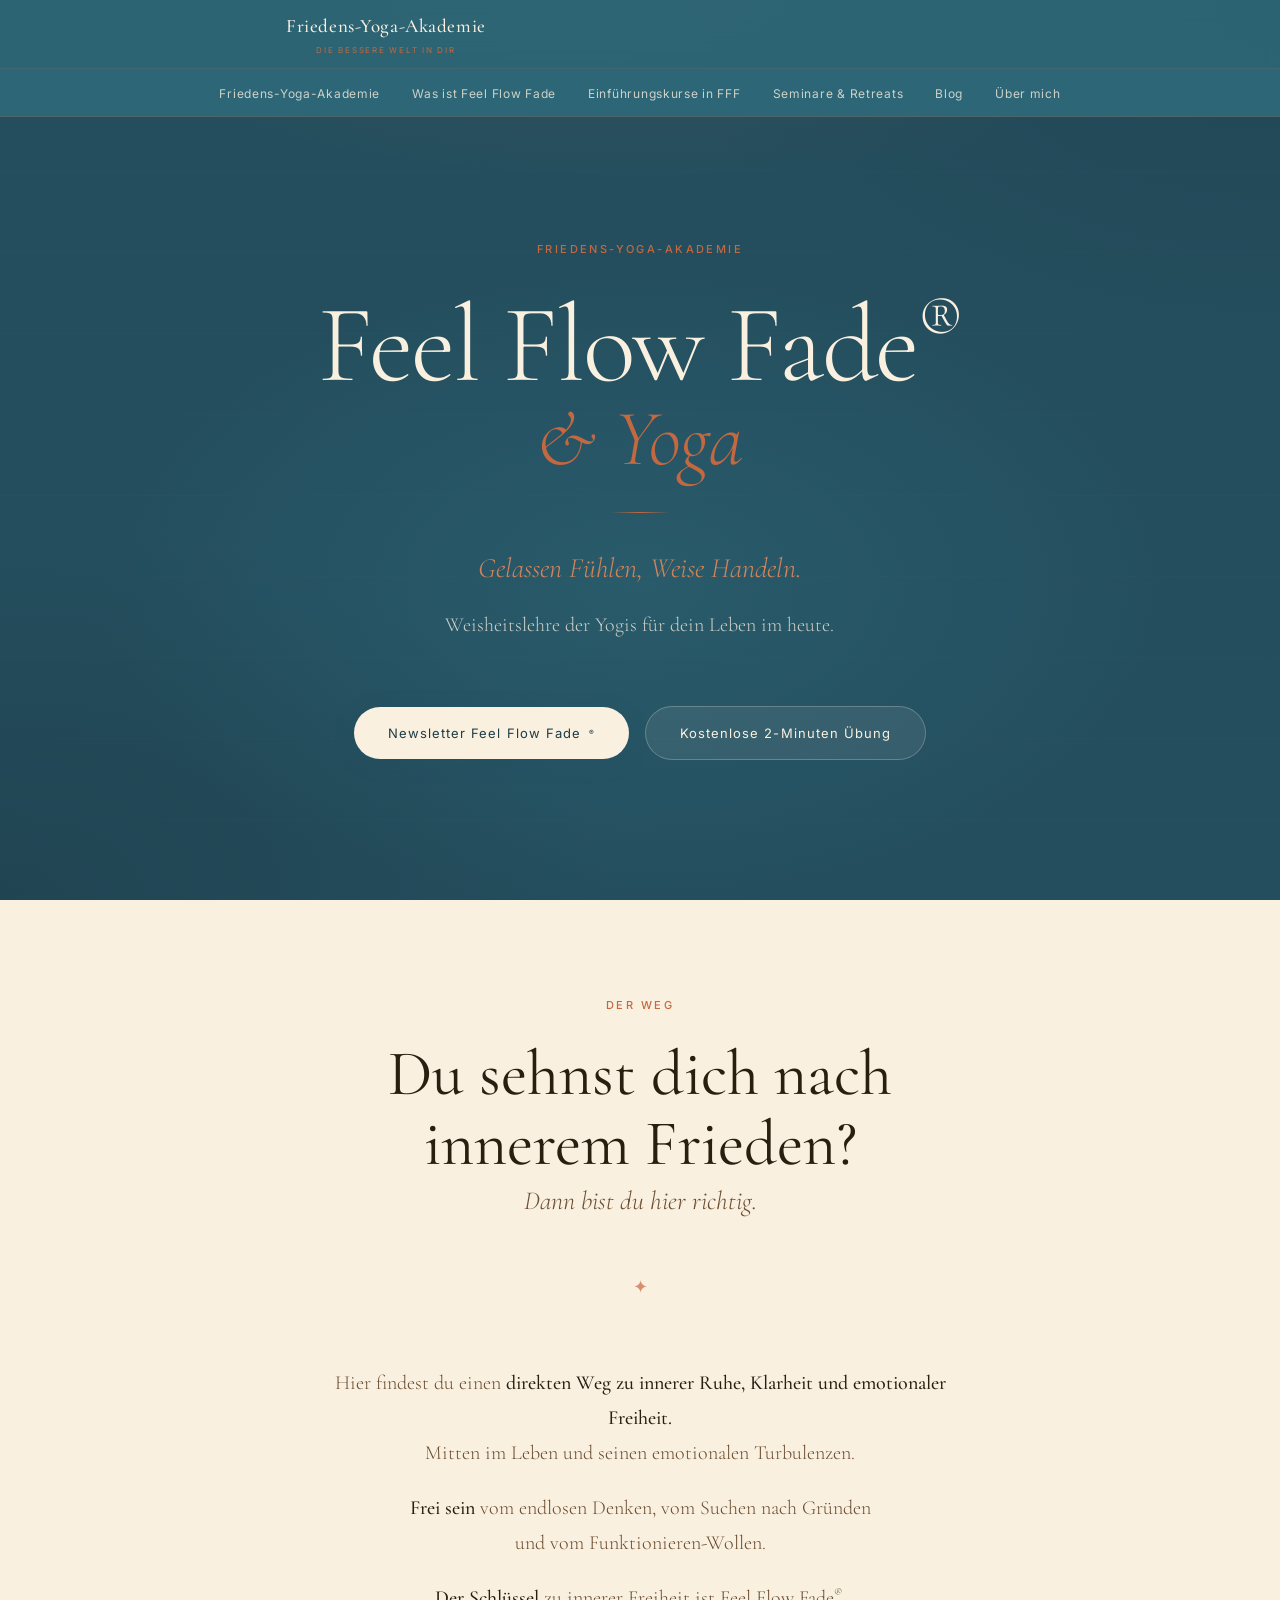
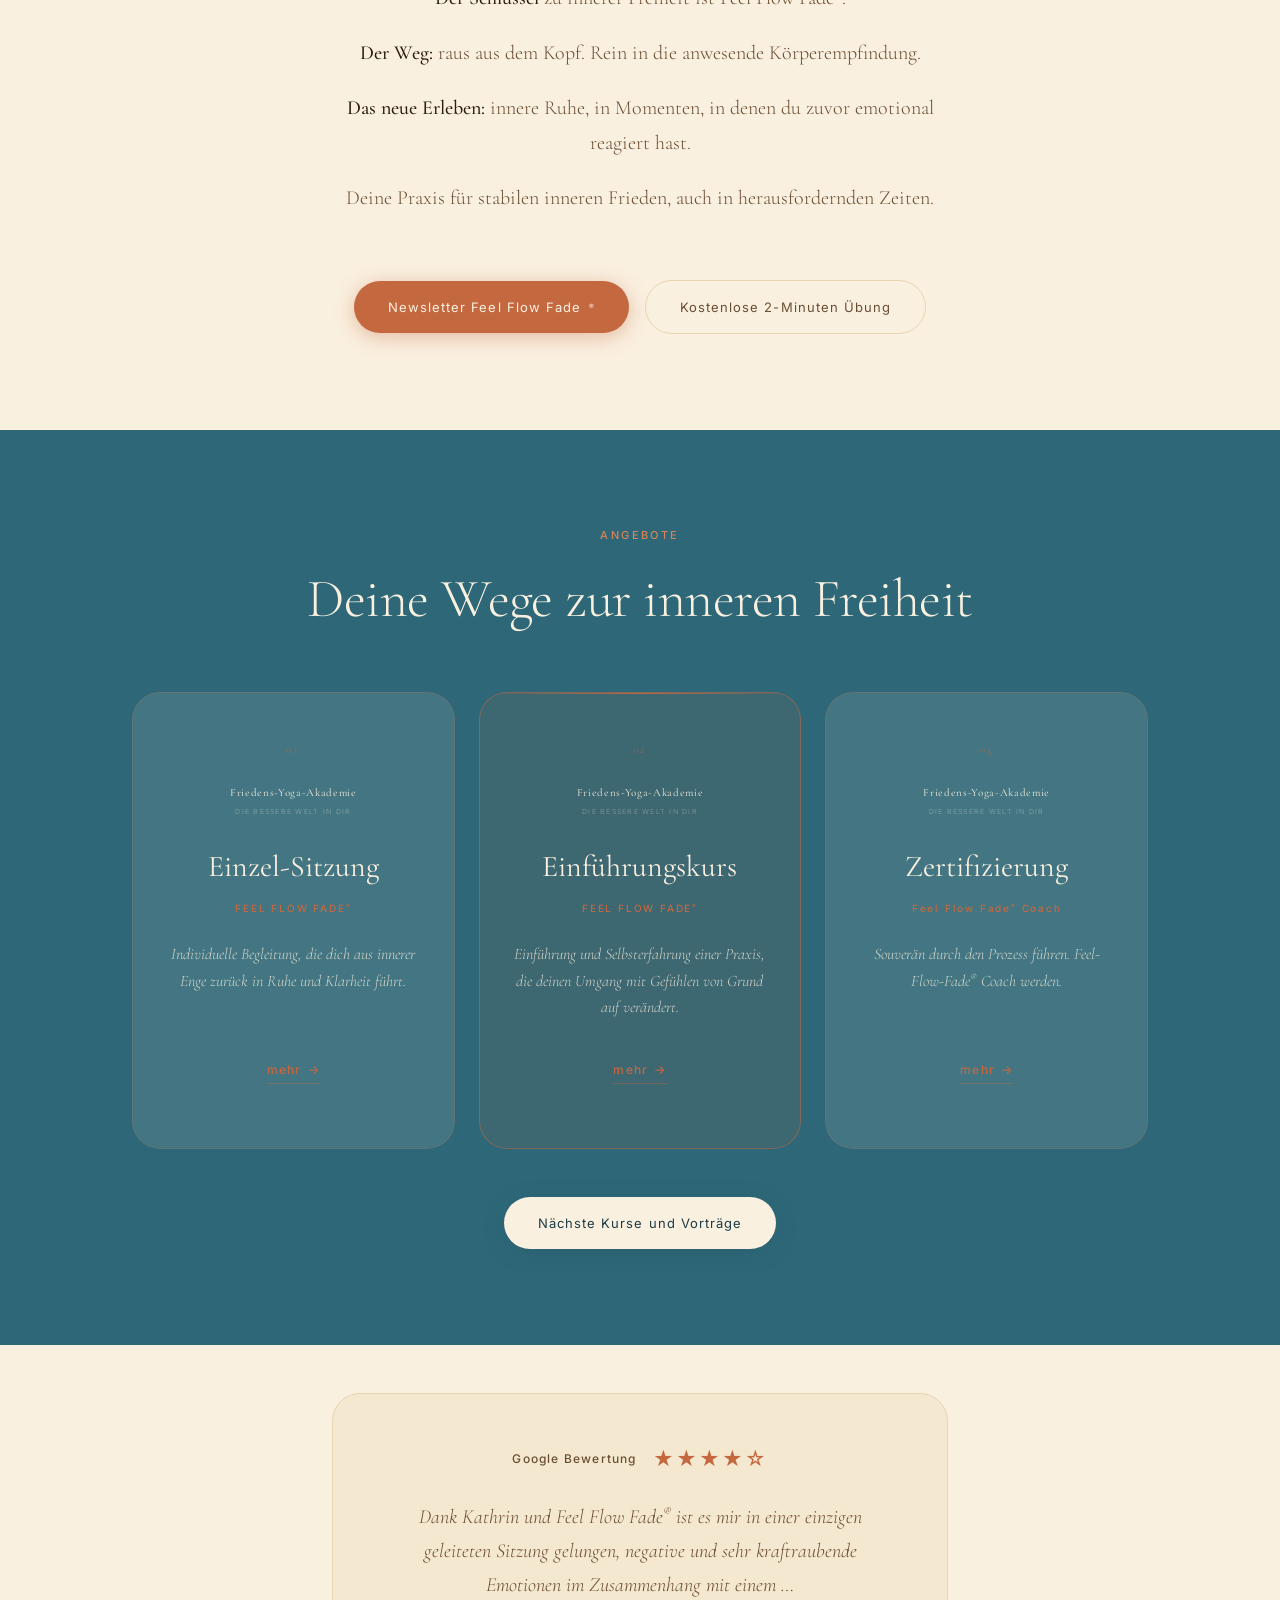
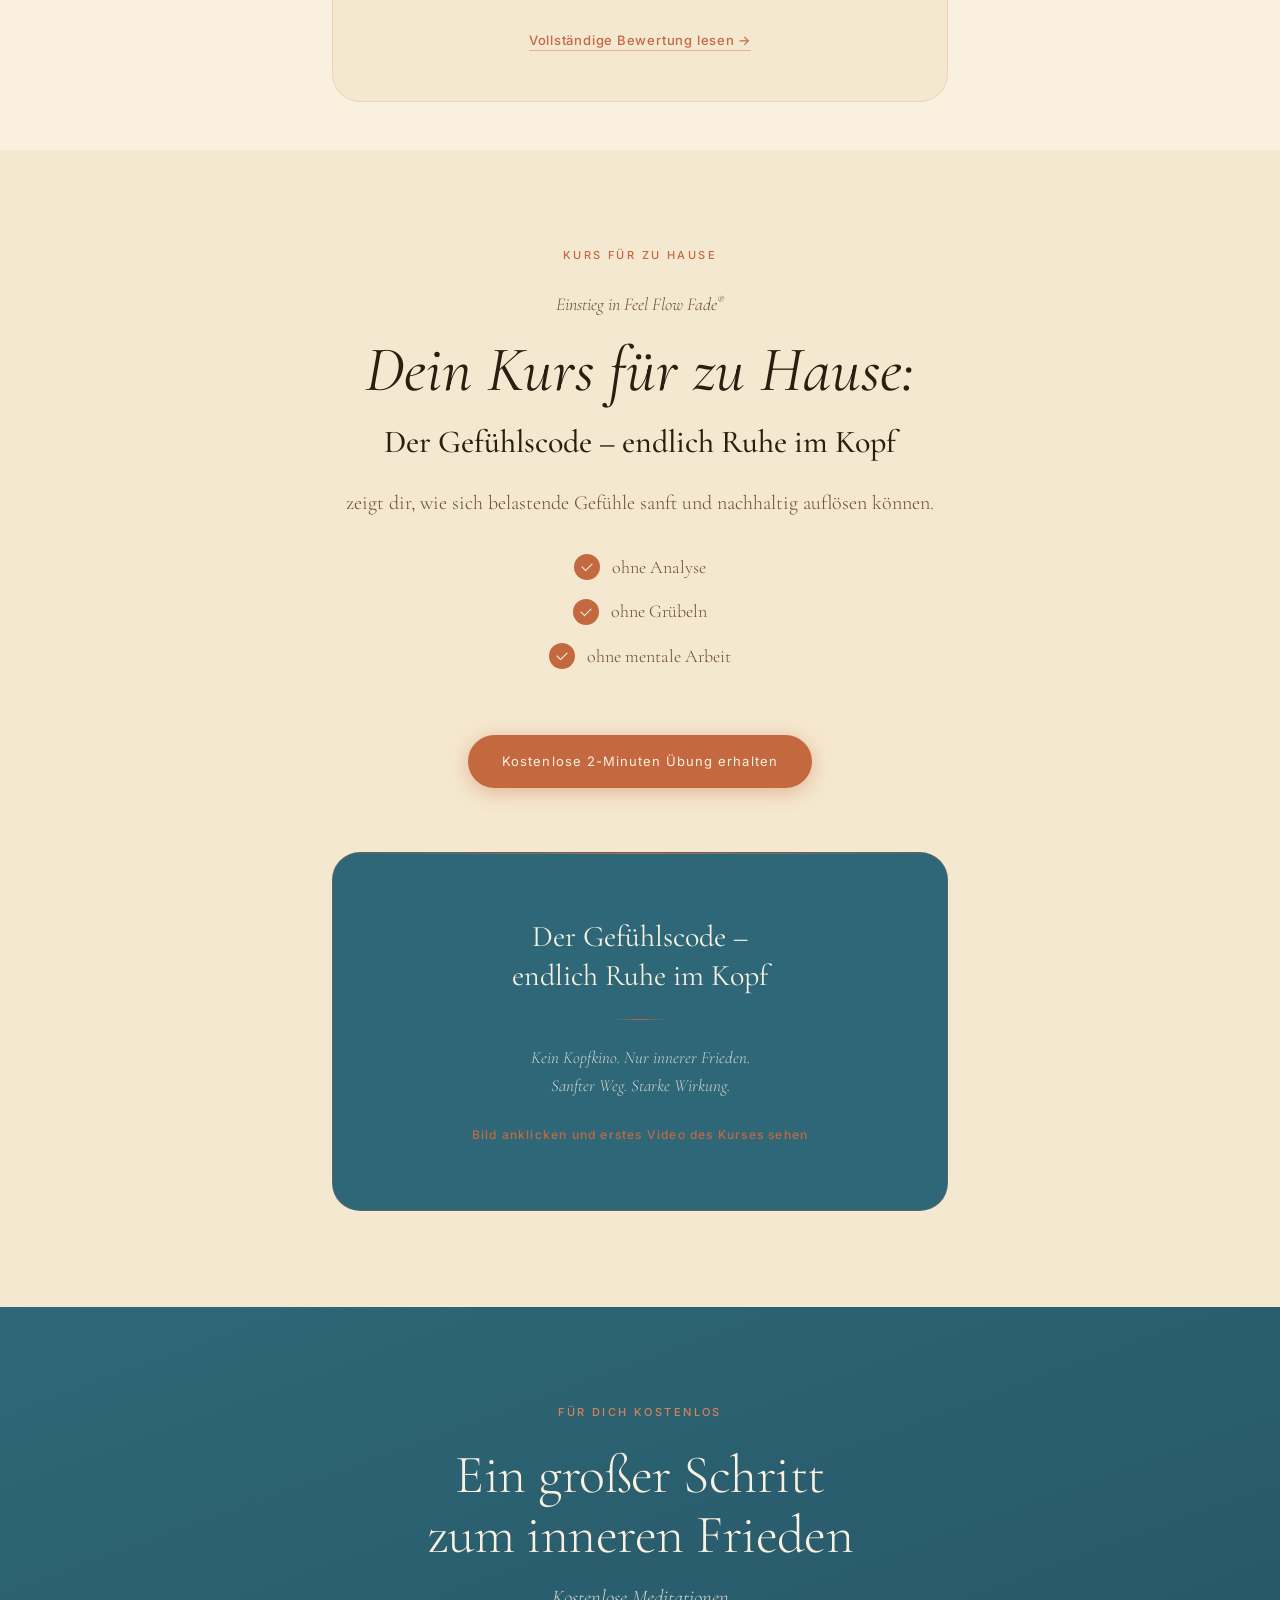
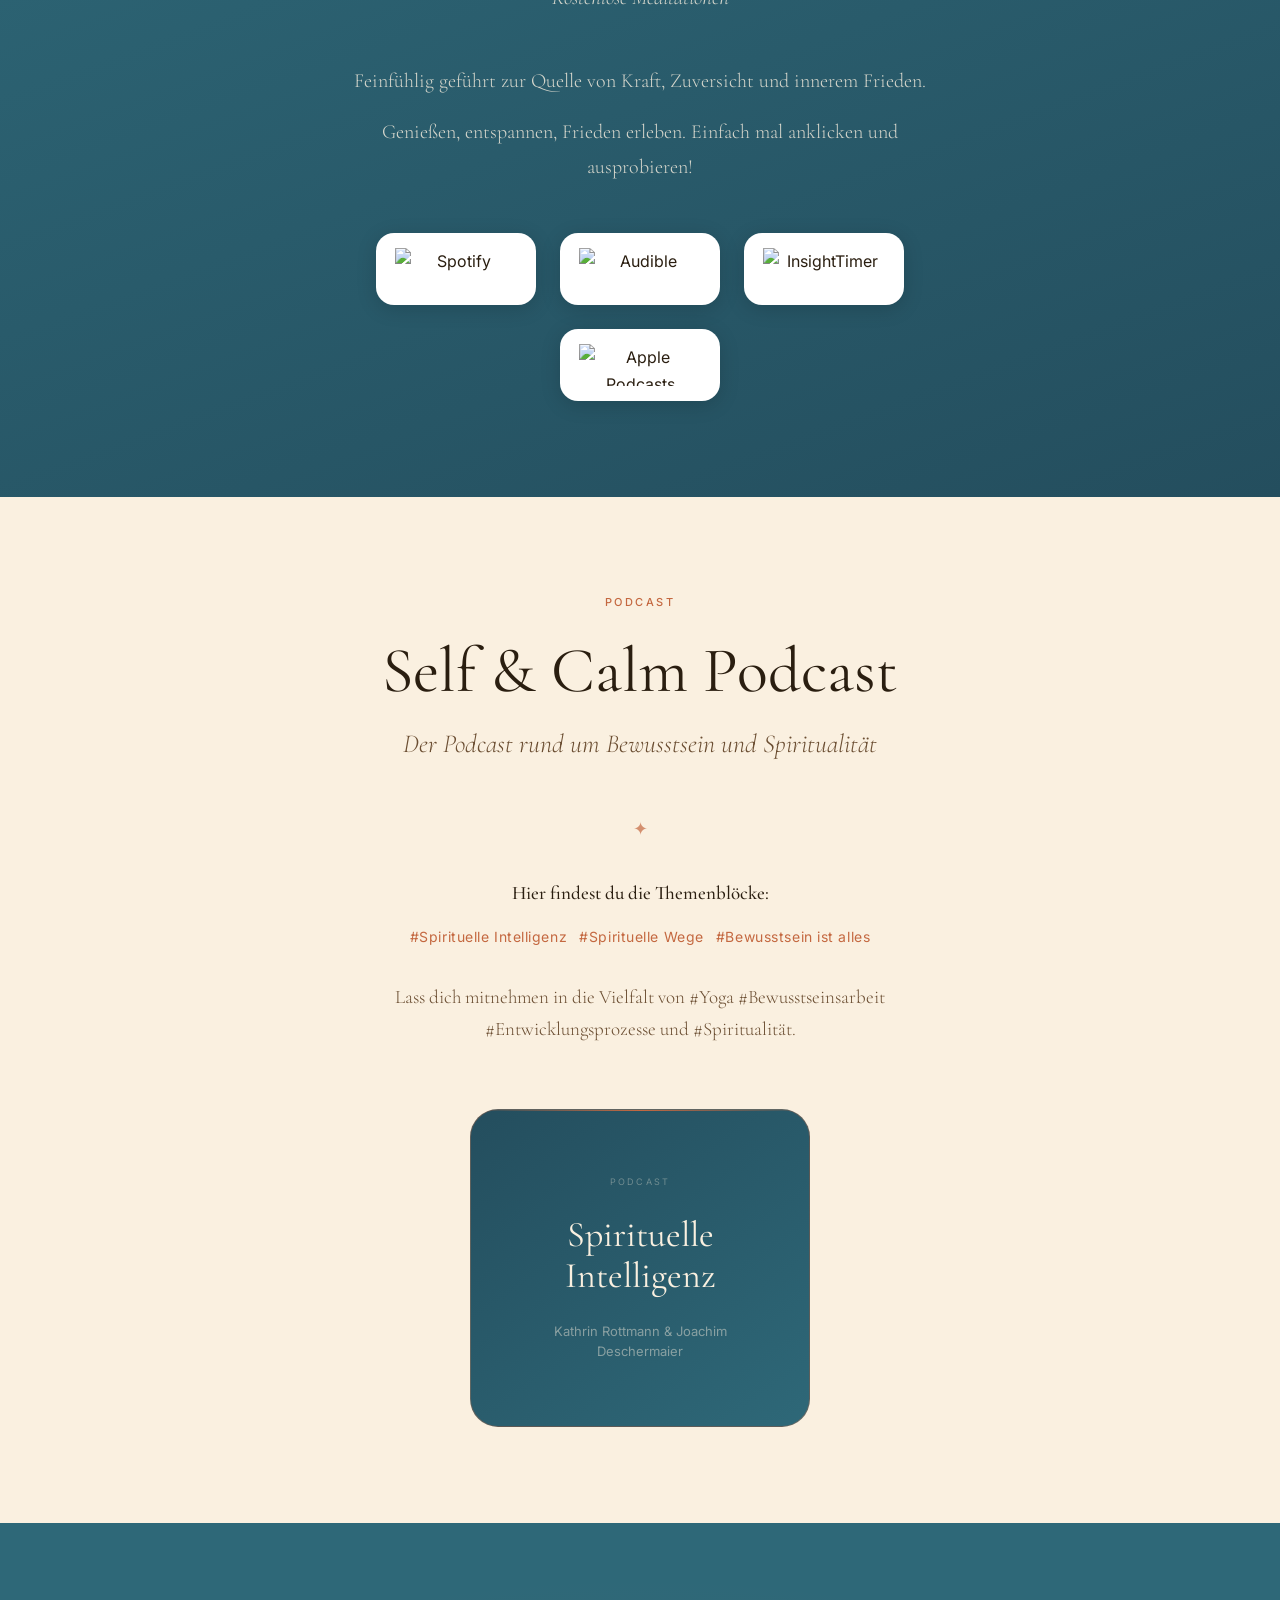
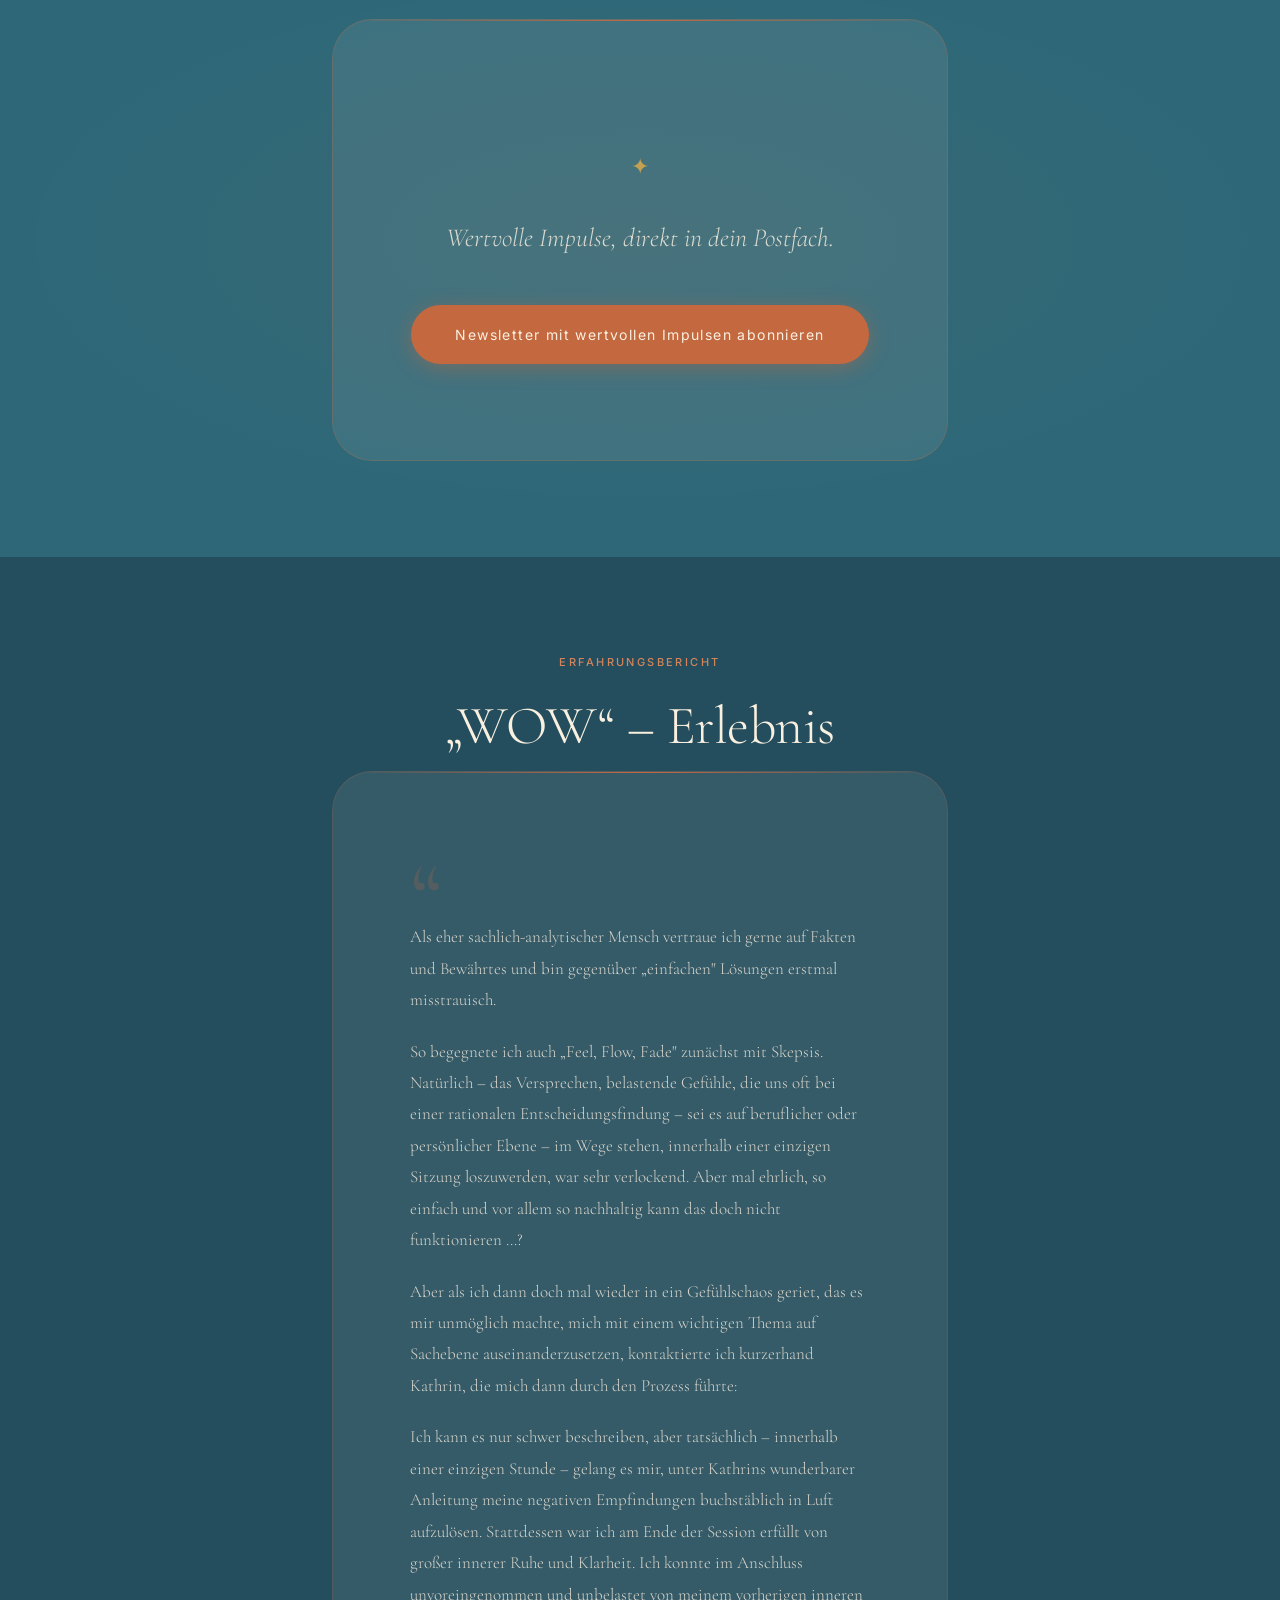
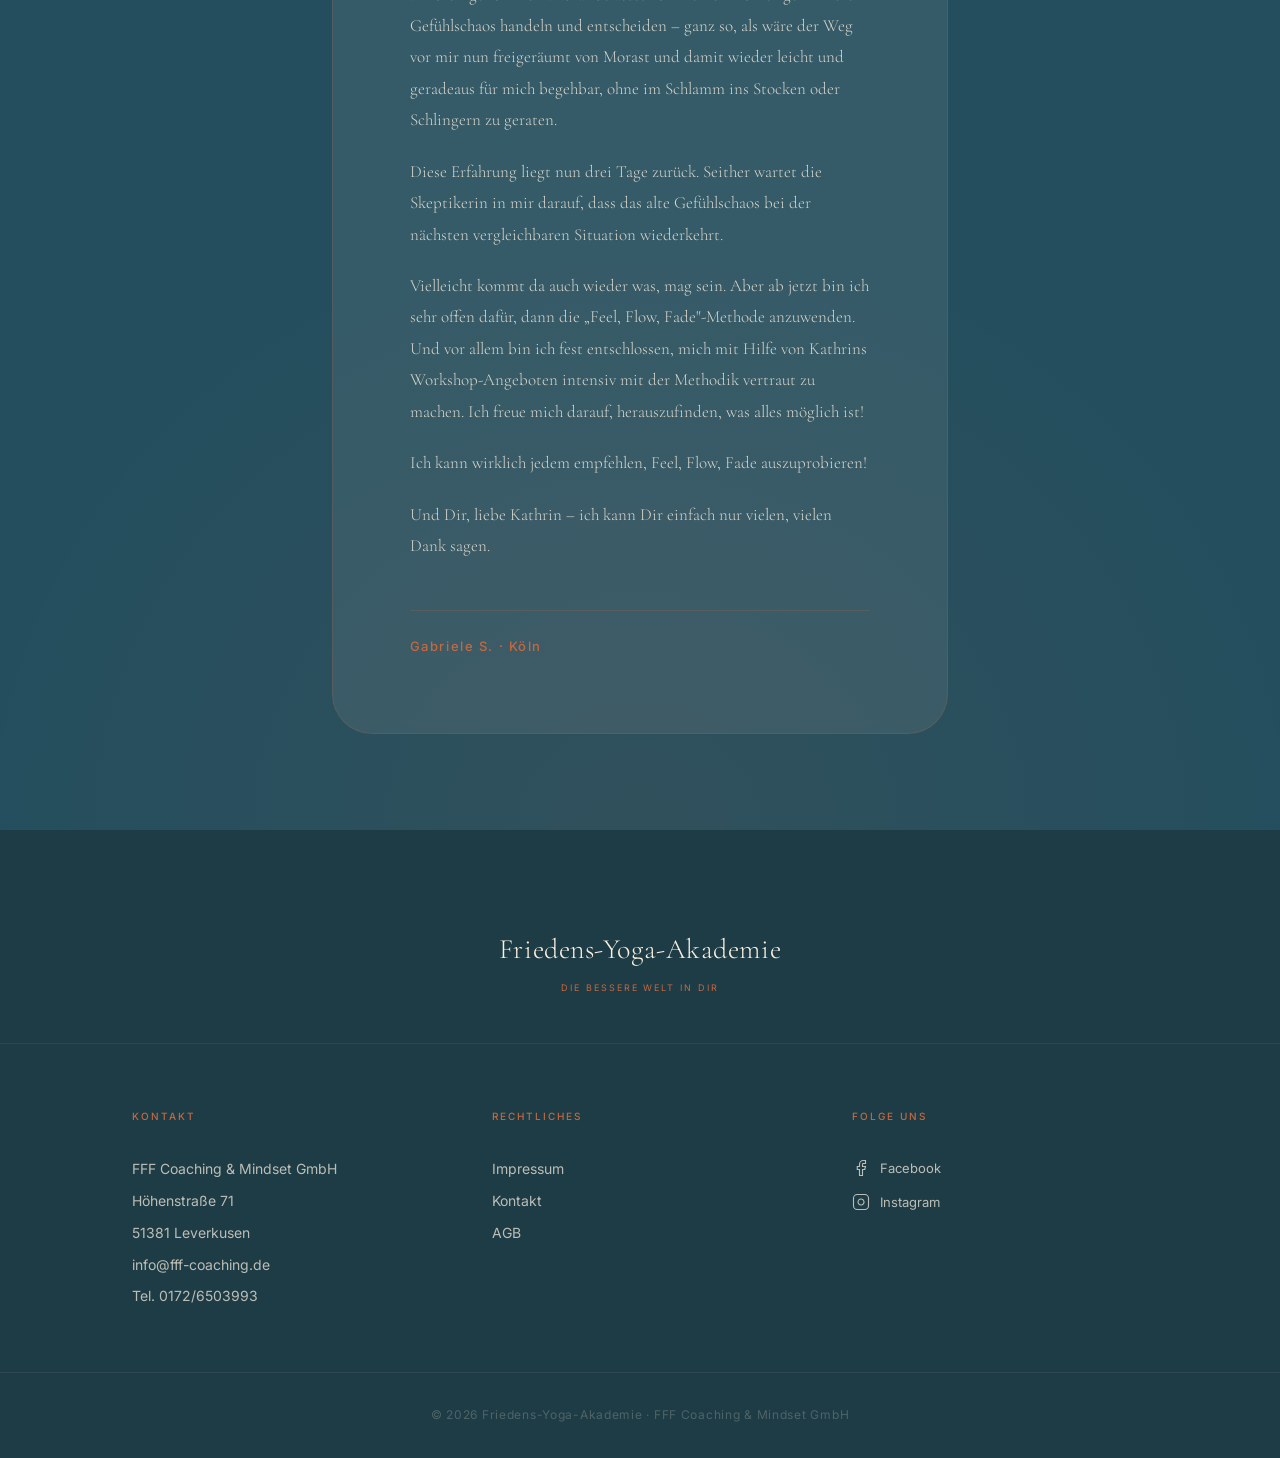
==== index.html @ 0a9315a2 "Website Launch" ====
<!DOCTYPE html>
<html lang="de">
<head>
  <meta charset="UTF-8" />
  <meta name="viewport" content="width=device-width, initial-scale=1.0" />
  <title>Friedens-Yoga-Akademie · Die bessere Welt in dir</title>
  <link rel="preconnect" href="https://fonts.googleapis.com" />
  <link rel="preconnect" href="https://fonts.gstatic.com" crossorigin />
  <link href="https://fonts.googleapis.com/css2?family=Cormorant+Garamond:ital,wght@0,300;0,400;0,500;0,600;1,300;1,400;1,500&family=Inter:wght@300;400;500&display=swap" rel="stylesheet" />
  <link rel="stylesheet" href="style.css" />
</head>
<body>

  <!-- NAVIGATION -->
  <header class="nav-header" id="nav">
    <nav class="nav-inner">
      <button class="nav-burger" aria-label="Menü öffnen" aria-expanded="false">
        <span></span><span></span><span></span>
      </button>
      <div class="nav-logo">
        <span class="nav-logo-name">Friedens-Yoga-Akademie</span>
        <span class="nav-logo-tagline">DIE BESSERE WELT IN DIR</span>
      </div>
      <div class="nav-placeholder"></div>
    </nav>
    <ul class="nav-links" role="list">
      <li><a href="#">Friedens-Yoga-Akademie</a></li>
      <li><a href="was-ist-feel-flow-fade.html">Was ist Feel Flow Fade</a></li>
      <li><a href="#">Einführungskurse in FFF</a></li>
      <li><a href="#">Seminare &amp; Retreats</a></li>
      <li><a href="#">Blog</a></li>
      <li><a href="#">Über mich</a></li>
    </ul>
  </header>

  <main>

    <!-- ── HERO ──────────────────────────────────── -->
    <section class="hero">
      <div class="hero-bg-layer"></div>
      <div class="hero-content reveal-hero">
        <p class="eyebrow">Friedens-Yoga-Akademie</p>
        <h1 class="hero-title">
          Feel Flow Fade<sup>®</sup>
          <span class="hero-amp">&amp; Yoga</span>
        </h1>
        <div class="hero-rule"></div>
        <p class="hero-italic">Gelassen Fühlen, Weise Handeln.</p>
        <p class="hero-body">Weisheitslehre der Yogis für dein Leben im heute.</p>
        <div class="btn-group">
          <a href="kostenlose-uebung.pdf" target="_blank" class="btn btn-light">Newsletter Feel Flow Fade<sup>®</sup></a>
          <a href="kostenlose-uebung.pdf" target="_blank" class="btn btn-ghost">Kostenlose 2-Minuten Übung</a>
        </div>
      </div>
    </section>

    <!-- ── INTRO ─────────────────────────────────── -->
    <section class="intro section-pad">
      <div class="container-text">
        <p class="label-tag">Der Weg</p>
        <h2 class="display-heading">Du sehnst dich nach<br/>innerem Frieden?</h2>
        <p class="display-sub">Dann bist du hier richtig.</p>
        <div class="ornament">✦</div>
        <div class="intro-statements">
          <p>Hier findest du einen <strong>direkten Weg zu innerer Ruhe, Klarheit und emotionaler Freiheit.</strong><br/>Mitten im Leben und seinen emotionalen Turbulenzen.</p>
          <p><strong>Frei sein</strong> vom endlosen Denken, vom Suchen nach Gründen<br/>und vom Funktionieren-Wollen.</p>
          <p><strong>Der Schlüssel</strong> zu innerer Freiheit ist Feel Flow Fade<sup>®</sup>.</p>
          <p><strong>Der Weg:</strong> raus aus dem Kopf. Rein in die anwesende Körperempfindung.</p>
          <p><strong>Das neue Erleben:</strong> innere Ruhe, in Momenten, in denen du zuvor emotional reagiert hast.</p>
          <p>Deine Praxis für stabilen inneren Frieden, auch in herausfordernden Zeiten.</p>
        </div>
        <div class="btn-group btn-group--center">
          <a href="kostenlose-uebung.pdf" target="_blank" class="btn btn-gold">Newsletter Feel Flow Fade<sup>®</sup></a>
          <a href="kostenlose-uebung.pdf" target="_blank" class="btn btn-outline-dark">Kostenlose 2-Minuten Übung</a>
        </div>
      </div>
    </section>

    <!-- ── ANGEBOTE ───────────────────────────────── -->
    <section class="offers section-pad">
      <div class="container">
        <p class="label-tag label-tag--light">Angebote</p>
        <h2 class="section-heading section-heading--light">Deine Wege zur inneren Freiheit</h2>
        <div class="offers-grid">

          <article class="offer-card reveal">
            <div class="offer-number">01</div>
            <div class="offer-logo-block">
              <span>Friedens-Yoga-Akademie</span>
              <span>DIE BESSERE WELT IN DIR</span>
            </div>
            <h3>Einzel-Sitzung</h3>
            <p class="offer-method">FEEL FLOW FADE<sup>®</sup></p>
            <p class="offer-desc">Individuelle Begleitung, die dich aus innerer Enge zurück in Ruhe und Klarheit führt.</p>
            <a href="kostenlose-uebung.pdf" target="_blank" class="offer-cta">mehr <span>→</span></a>
          </article>

          <article class="offer-card offer-card--hero reveal">
            <div class="offer-number">02</div>
            <div class="offer-logo-block">
              <span>Friedens-Yoga-Akademie</span>
              <span>DIE BESSERE WELT IN DIR</span>
            </div>
            <h3>Einführungskurs</h3>
            <p class="offer-method">FEEL FLOW FADE<sup>®</sup></p>
            <p class="offer-desc">Einführung und Selbsterfahrung einer Praxis, die deinen Umgang mit Gefühlen von Grund auf verändert.</p>
            <a href="kostenlose-uebung.pdf" target="_blank" class="offer-cta">mehr <span>→</span></a>
          </article>

          <article class="offer-card reveal">
            <div class="offer-number">03</div>
            <div class="offer-logo-block">
              <span>Friedens-Yoga-Akademie</span>
              <span>DIE BESSERE WELT IN DIR</span>
            </div>
            <h3>Zertifizierung</h3>
            <p class="offer-method">Feel Flow Fade<sup>®</sup> Coach</p>
            <p class="offer-desc">Souverän durch den Prozess führen. Feel-Flow-Fade<sup>®</sup> Coach werden.</p>
            <a href="kostenlose-uebung.pdf" target="_blank" class="offer-cta">mehr <span>→</span></a>
          </article>

        </div>
        <div class="btn-group btn-group--center" style="margin-top:3rem;">
          <a href="kostenlose-uebung.pdf" target="_blank" class="btn btn-light">Nächste Kurse und Vorträge</a>
        </div>
      </div>
    </section>

    <!-- ── GOOGLE BEWERTUNG ───────────────────────── -->
    <section class="review section-pad-sm">
      <div class="container-text">
        <div class="review-inner reveal">
          <div class="review-header">
            <span class="review-source">Google Bewertung</span>
            <div class="review-stars" aria-label="4 von 5 Sternen">★★★★☆</div>
          </div>
          <p class="review-quote">Dank Kathrin und Feel Flow Fade<sup>®</sup> ist es mir in einer einzigen geleiteten Sitzung gelungen, negative und sehr kraftraubende Emotionen im Zusammenhang mit einem …</p>
          <a href="#testimonial" class="text-link">Vollständige Bewertung lesen →</a>
        </div>
      </div>
    </section>

    <!-- ── HEIMKURS ───────────────────────────────── -->
    <section class="home-course section-pad">
      <div class="container-text">
        <p class="label-tag">Kurs für zu Hause</p>
        <p class="home-course-pre">Einstieg in Feel Flow Fade<sup>®</sup></p>
        <h2 class="display-heading display-heading--italic">Dein Kurs für zu Hause:</h2>
        <h3 class="home-course-product">Der Gefühlscode – endlich Ruhe im Kopf</h3>
        <p class="home-course-intro">zeigt dir, wie sich belastende Gefühle sanft und nachhaltig auflösen können.</p>
        <ul class="checks-list">
          <li><span class="check-icon"></span>ohne Analyse</li>
          <li><span class="check-icon"></span>ohne Grübeln</li>
          <li><span class="check-icon"></span>ohne mentale Arbeit</li>
        </ul>
        <div class="btn-group btn-group--center">
          <a href="kostenlose-uebung.pdf" target="_blank" class="btn btn-gold">Kostenlose 2-Minuten Übung erhalten</a>
        </div>

<div class="course-card-visual reveal">
          <p class="ccv-title">Der Gefühlscode –<br/>endlich Ruhe im Kopf</p>
          <div class="ccv-divider"></div>
          <p class="ccv-sub">Kein Kopfkino. Nur innerer Frieden.<br/>Sanfter Weg. Starke Wirkung.</p>
          <p class="ccv-cta">Bild anklicken und erstes Video des Kurses sehen</p>
        </div>
      </div>
    </section>

    <!-- ── MEDITATIONEN ───────────────────────────── -->
    <section class="meditations section-pad">
      <div class="container-text">
        <p class="label-tag label-tag--light">Für dich kostenlos</p>
        <h2 class="section-heading section-heading--light">Ein großer Schritt<br/>zum inneren Frieden</h2>
        <p class="section-sub section-sub--light">Kostenlose Meditationen</p>
        <p class="med-body">Feinfühlig geführt zur Quelle von Kraft, Zuversicht und innerem Frieden.</p>
        <p class="med-body">Genießen, entspannen, Frieden erleben. Einfach mal anklicken und ausprobieren!</p>
        <div class="platform-row">
          <a href="#" target="_blank" class="platform-pill">
            <img src="logos/Spotify_logo_with_text.svg (1).png" alt="Spotify" />
          </a>
          <a href="#" target="_blank" class="platform-pill">
            <img src="logos/Group_15012.png" alt="Audible" />
          </a>
          <a href="#" target="_blank" class="platform-pill">
            <img src="logos/Insight-Timer-1.webp" alt="InsightTimer" />
          </a>
          <a href="#" target="_blank" class="platform-pill">
            <img src="logos/Podcasts_(iOS).svg.png" alt="Apple Podcasts" />
          </a>
        </div>
      </div>
    </section>

    <!-- ── PODCAST ────────────────────────────────── -->
    <section class="podcast section-pad">
      <div class="container-text">
        <p class="label-tag">Podcast</p>
        <h2 class="display-heading">Self &amp; Calm Podcast</h2>
        <p class="display-sub">Der Podcast rund um Bewusstsein und Spiritualität</p>
        <div class="ornament">✦</div>
        <p class="podcast-body"><strong>Hier findest du die Themenblöcke:</strong></p>
        <p class="podcast-tags">#Spirituelle Intelligenz &ensp;#Spirituelle Wege &ensp;#Bewusstsein ist alles</p>
        <p class="podcast-body">Lass dich mitnehmen in die Vielfalt von #Yoga #Bewusstseinsarbeit #Entwicklungsprozesse und #Spiritualität.</p>
        <div class="podcast-cover-card reveal">
          <p class="pcc-label">PODCAST</p>
          <p class="pcc-title">Spirituelle<br/>Intelligenz</p>
          <p class="pcc-hosts">Kathrin Rottmann &amp; Joachim Deschermaier</p>
        </div>
      </div>
    </section>

    <!-- ── NEWSLETTER CTA ─────────────────────────── -->
    <section class="newsletter section-pad">
      <div class="container-text">
        <div class="newsletter-inner reveal">
          <div class="ornament ornament--gold">✦</div>
          <p class="newsletter-copy">Wertvolle Impulse, direkt in dein Postfach.</p>
          <a href="kostenlose-uebung.pdf" target="_blank" class="btn btn-gold btn-large">Newsletter mit wertvollen Impulsen abonnieren</a>
        </div>
      </div>
    </section>

    <!-- ── TESTIMONIAL ────────────────────────────── -->
    <section class="testimonial section-pad" id="testimonial">
      <div class="container-text">
        <p class="label-tag label-tag--light">Erfahrungsbericht</p>
        <h2 class="section-heading section-heading--light">&bdquo;WOW&ldquo; – Erlebnis</h2>
        <div class="testimonial-card reveal">
          <div class="tcard-quote">&ldquo;</div>
          <div class="tcard-body">
            <p>Als eher sachlich-analytischer Mensch vertraue ich gerne auf Fakten und Bewährtes und bin gegenüber „einfachen" Lösungen erstmal misstrauisch.</p>
            <p>So begegnete ich auch „Feel, Flow, Fade" zunächst mit Skepsis. Natürlich – das Versprechen, belastende Gefühle, die uns oft bei einer rationalen Entscheidungsfindung – sei es auf beruflicher oder persönlicher Ebene – im Wege stehen, innerhalb einer einzigen Sitzung loszuwerden, war sehr verlockend. Aber mal ehrlich, so einfach und vor allem so nachhaltig kann das doch nicht funktionieren …?</p>
            <p>Aber als ich dann doch mal wieder in ein Gefühlschaos geriet, das es mir unmöglich machte, mich mit einem wichtigen Thema auf Sachebene auseinanderzusetzen, kontaktierte ich kurzerhand Kathrin, die mich dann durch den Prozess führte:</p>
            <p>Ich kann es nur schwer beschreiben, aber tatsächlich – innerhalb einer einzigen Stunde – gelang es mir, unter Kathrins wunderbarer Anleitung meine negativen Empfindungen buchstäblich in Luft aufzulösen. Stattdessen war ich am Ende der Session erfüllt von großer innerer Ruhe und Klarheit. Ich konnte im Anschluss unvoreingenommen und unbelastet von meinem vorherigen inneren Gefühlschaos handeln und entscheiden – ganz so, als wäre der Weg vor mir nun freigeräumt von Morast und damit wieder leicht und geradeaus für mich begehbar, ohne im Schlamm ins Stocken oder Schlingern zu geraten.</p>
            <p>Diese Erfahrung liegt nun drei Tage zurück. Seither wartet die Skeptikerin in mir darauf, dass das alte Gefühlschaos bei der nächsten vergleichbaren Situation wiederkehrt.</p>
            <p>Vielleicht kommt da auch wieder was, mag sein. Aber ab jetzt bin ich sehr offen dafür, dann die „Feel, Flow, Fade"-Methode anzuwenden. Und vor allem bin ich fest entschlossen, mich mit Hilfe von Kathrins Workshop-Angeboten intensiv mit der Methodik vertraut zu machen. Ich freue mich darauf, herauszufinden, was alles möglich ist!</p>
            <p>Ich kann wirklich jedem empfehlen, Feel, Flow, Fade auszuprobieren!</p>
            <p>Und Dir, liebe Kathrin – ich kann Dir einfach nur vielen, vielen Dank sagen.</p>
          </div>
          <p class="tcard-author">Gabriele S. &middot; Köln</p>
        </div>
      </div>
    </section>

  </main>

  <!-- FOOTER -->
  <footer class="footer">
    <div class="footer-top">
      <p class="footer-brand">Friedens-Yoga-Akademie</p>
      <p class="footer-tagline">DIE BESSERE WELT IN DIR</p>
    </div>
    <div class="footer-body">
      <div class="footer-col">
        <p class="footer-col-label">Kontakt</p>
        <p>FFF Coaching &amp; Mindset GmbH</p>
        <p>Höhenstraße 71</p>
        <p>51381 Leverkusen</p>
        <p><a href="mailto:info@fff-coaching.de">info@fff-coaching.de</a></p>
        <p>Tel. 0172/6503993</p>
      </div>
      <div class="footer-col">
        <p class="footer-col-label">Rechtliches</p>
        <a href="#">Impressum</a>
        <a href="#">Kontakt</a>
        <a href="#">AGB</a>
      </div>
      <div class="footer-col">
        <p class="footer-col-label">Folge uns</p>
        <div class="footer-social">
          <a href="#" aria-label="Facebook" class="social-link">
            <svg width="18" height="18" viewBox="0 0 24 24" fill="none" stroke="currentColor" stroke-width="1.5"><path d="M18 2h-3a5 5 0 0 0-5 5v3H7v4h3v8h4v-8h3l1-4h-4V7a1 1 0 0 1 1-1h3z"/></svg>
            Facebook
          </a>
          <a href="#" aria-label="Instagram" class="social-link">
            <svg width="18" height="18" viewBox="0 0 24 24" fill="none" stroke="currentColor" stroke-width="1.5"><rect x="2" y="2" width="20" height="20" rx="5" ry="5"/><path d="M16 11.37A4 4 0 1 1 12.63 8 4 4 0 0 1 16 11.37z"/><line x1="17.5" y1="6.5" x2="17.51" y2="6.5"/></svg>
            Instagram
          </a>
        </div>
      </div>
    </div>
    <div class="footer-bottom">
      <p>&copy; 2026 Friedens-Yoga-Akademie &middot; FFF Coaching &amp; Mindset GmbH</p>
    </div>
  </footer>

  <script src="main.js"></script>
</body>
</html>
---- style.css ----
/* ═══════════════════════════════════════════════════════════
   FRIEDENS-YOGA-AKADEMIE  ·  Marrakesch-Abend Palette
   Petrol · Terrakotta · Ocker-Creme · Warmer Sand
   ═══════════════════════════════════════════════════════════ */

/* ── Tokens ─────────────────────────────────────────────── */
:root {
  /* Palette — Marrakesch-Abend (aufgehellt) */
  --ink:        #1E3C46;   /* Body-BG: mittleres Petrol statt Schwarz */
  --espresso:   #244E5E;   /* Hero: satteres Petrol */
  --bark:       #2E6878;   /* dunkle Sektionen: helles Mittel-Petrol */
  --bark-mid:   #3A7888;   /* Gradient-Variante */
  --bronze:     #C46840;   /* Akzent: gebrannte Terrakotta */
  --bronze-lt:  #D4845A;   /* helle Terrakotta */
  --ivory:      #FAF0E0;   /* helle Sektionen: warmer Sand */
  --cream:      #F5E8D0;   /* Karten: helles Ocker-Creme */
  --sand:       #E8D5B0;   /* Rahmen/Borders light */
  --gold:       #C4A050;   /* Detailgold / Check-Icons */
  --gold-lt:    #D4B468;

  /* Text */
  --text-dark:  #FAF0E0;
  --text-dim:   rgba(250,240,224,.82);   /* heller, besser lesbar */
  --text-ink:   #2A1E10;
  --text-mid:   #6B4E32;
  --text-light: #9A7A58;

  /* Spacing */
  --s1: 8px;  --s2: 16px;  --s3: 24px;  --s4: 32px;
  --s5: 48px; --s6: 64px;  --s7: 96px;  --s8: 128px;

  /* Radius */
  --r-sm: 10px;  --r-md: 18px;  --r-lg: 28px;  --r-xl: 40px;

  /* Fonts */
  --serif: 'Cormorant Garamond', Georgia, serif;
  --sans:  'Inter', -apple-system, sans-serif;
}

/* ── Reset ──────────────────────────────────────────────── */
*, *::before, *::after { box-sizing: border-box; margin: 0; padding: 0; }
html { scroll-behavior: smooth; -webkit-font-smoothing: antialiased; }
body {
  font-family: var(--sans);
  font-size: 16px;
  line-height: 1.7;
  color: var(--text-ink);
  background: var(--ink);
}
a { color: inherit; text-decoration: none; }
sup { font-size: .55em; vertical-align: super; }
img { display: block; max-width: 100%; }

/* ── Layout ─────────────────────────────────────────────── */
.container      { max-width: 1080px; margin-inline: auto; padding-inline: var(--s4); }
.container-text { max-width: 680px;  margin-inline: auto; padding-inline: var(--s4); text-align: center; }
.section-pad    { padding-block: var(--s7); }
.section-pad-sm { padding-block: var(--s5); }

/* ── Buttons ────────────────────────────────────────────── */
.btn {
  display: inline-flex; align-items: center; justify-content: center;
  gap: 8px; padding: 15px 34px;
  border-radius: 100px; border: none;
  font-family: var(--sans); font-size: 13px;
  font-weight: 400; letter-spacing: .08em; cursor: pointer;
  transition: transform .25s ease, box-shadow .25s ease, background .25s ease;
  white-space: nowrap;
}
.btn:hover { transform: translateY(-2px); }

/* Terrakotta-Button (primär auf dunklen Sektionen) */
.btn-gold {
  background: var(--bronze);
  color: #FAF0E0;
  box-shadow: 0 4px 20px rgba(196,104,64,.4);
}
.btn-gold:hover {
  background: var(--bronze-lt);
  box-shadow: 0 8px 28px rgba(196,104,64,.5);
}

/* Sand-Button (primär auf dunklen Sektionen) */
.btn-light {
  background: var(--ivory);
  color: var(--ink);
  box-shadow: 0 4px 20px rgba(36,78,94,.25);
}
.btn-light:hover { background: #fff; box-shadow: 0 8px 28px rgba(36,78,94,.3); }

/* Ghost-Button (auf Hero / dunkel) */
.btn-ghost {
  background: rgba(250,240,224,.08);
  color: var(--text-dark);
  border: 1px solid rgba(250,240,224,.25);
  backdrop-filter: blur(10px);
}
.btn-ghost:hover { background: rgba(250,240,224,.16); }

/* Outline-Button (auf hellen Sektionen) */
.btn-outline-dark {
  background: transparent;
  color: var(--text-mid);
  border: 1.5px solid var(--sand);
}
.btn-outline-dark:hover { background: var(--cream); border-color: var(--bronze); color: var(--bronze); }

.btn-large { padding: 18px 44px; font-size: 14px; letter-spacing: .1em; }

.btn-group          { display: flex; flex-wrap: wrap; gap: var(--s2); align-items: center; }
.btn-group--center  { justify-content: center; }

/* ── Typography helpers ─────────────────────────────────── */
.eyebrow, .label-tag {
  font-family: var(--sans); font-size: 11px;
  font-weight: 500; letter-spacing: .22em; text-transform: uppercase;
  color: var(--bronze); margin-bottom: var(--s3); display: block;
}
.label-tag--light { color: var(--bronze-lt); }

.display-heading {
  font-family: var(--serif);
  font-size: clamp(36px, 5.5vw, 64px);
  font-weight: 400; line-height: 1.1;
  color: var(--text-ink); margin-bottom: var(--s2);
}
.display-heading--italic { font-style: italic; }

.display-sub {
  font-family: var(--serif);
  font-size: clamp(20px, 2.5vw, 26px);
  font-weight: 300; font-style: italic;
  color: var(--text-mid); margin-bottom: var(--s5);
}

.section-heading {
  font-family: var(--serif);
  font-size: clamp(32px, 4.5vw, 54px);
  font-weight: 300; line-height: 1.1; letter-spacing: -.01em;
  margin-bottom: var(--s2);
}
.section-heading--light { color: var(--text-dark); }

.section-sub {
  font-family: var(--serif);
  font-size: clamp(17px, 2vw, 21px);
  font-weight: 300; font-style: italic;
  margin-bottom: var(--s5);
}
.section-sub--light { color: var(--text-dim); }

.ornament {
  font-size: 18px; color: var(--bronze);
  margin-block: var(--s4); opacity: .7; display: block;
}
.ornament--gold { color: var(--gold); opacity: 1; font-size: 22px; }

/* ── Reveal animations ──────────────────────────────────── */
@keyframes fadeUp {
  from { opacity: 0; transform: translateY(32px); }
  to   { opacity: 1; transform: translateY(0); }
}

.reveal-hero > * {
  opacity: 0; animation: fadeUp .9s ease forwards;
}
.reveal-hero > *:nth-child(1) { animation-delay: .1s; }
.reveal-hero > *:nth-child(2) { animation-delay: .25s; }
.reveal-hero > *:nth-child(3) { animation-delay: .4s; }
.reveal-hero > *:nth-child(4) { animation-delay: .52s; }
.reveal-hero > *:nth-child(5) { animation-delay: .64s; }
.reveal-hero > *:nth-child(6) { animation-delay: .76s; }

.reveal {
  opacity: 0; transform: translateY(30px);
  transition: opacity .75s ease, transform .75s ease;
}
.reveal.visible { opacity: 1; transform: translateY(0); }


/* ═══════════════════════════════════════════════════════════
   NAVIGATION
   ═══════════════════════════════════════════════════════════ */
.nav-header {
  position: fixed; top: 0; left: 0; right: 0; z-index: 200;
  background: rgba(46,104,120,.88);
  backdrop-filter: blur(24px); -webkit-backdrop-filter: blur(24px);
  border-bottom: 1px solid rgba(196,104,64,.22);
  transition: background .3s;
}
.nav-header.scrolled { background: rgba(36,78,94,.97); }

.nav-inner {
  max-width: 1080px; margin-inline: auto;
  padding-inline: var(--s4); height: 68px;
  display: grid; grid-template-columns: 1fr auto 1fr;
  align-items: center;
}

.nav-logo { text-align: center; }
.nav-logo-name {
  font-family: var(--serif); font-size: 19px; font-weight: 500;
  color: var(--text-dark); letter-spacing: .03em; display: block;
}
.nav-logo-tagline {
  font-size: 8px; letter-spacing: .22em;
  color: var(--bronze); display: block; margin-top: 2px;
}
.nav-placeholder { justify-self: end; }

.nav-links {
  list-style: none;
  display: flex; justify-content: center; gap: 32px;
  padding: 10px 0;
  border-top: 1px solid rgba(196,104,64,.15);
  background: rgba(46,104,120,.94);
}
.nav-links a {
  font-size: 12px; font-weight: 400; letter-spacing: .06em;
  color: rgba(250,240,224,.78); transition: color .2s;
}
.nav-links a:hover { color: var(--bronze-lt); }

.nav-burger {
  display: none; flex-direction: column; gap: 5px;
  background: none; border: none; cursor: pointer; padding: 8px;
  justify-self: start;
}
.nav-burger span {
  display: block; width: 22px; height: 1px;
  background: var(--text-dark); transition: all .3s;
}


/* ═══════════════════════════════════════════════════════════
   HERO  (tiefstes Petrol, fast schwarz)
   ═══════════════════════════════════════════════════════════ */
.hero {
  position: relative;
  min-height: 100vh;
  min-height: 100svh; /* iPhone: Safari-Adressleiste berücksichtigen */
  display: flex; align-items: center; justify-content: center;
  background: var(--espresso); overflow: hidden;
  padding-top: 100px;
}

.hero-bg-layer {
  position: absolute; inset: 0; pointer-events: none;
  background:
    radial-gradient(ellipse 65% 55% at 50% 65%, rgba(46,104,120,.5) 0%, transparent 65%),
    radial-gradient(ellipse 90% 40% at 50% 0%,  rgba(196,104,64,.1) 0%, transparent 50%),
    radial-gradient(ellipse 80% 70% at 0% 100%, rgba(30,60,72,.55) 0%, transparent 60%),
    radial-gradient(ellipse 80% 70% at 100% 0%, rgba(30,60,72,.4) 0%, transparent 60%);
}
/* Feine horizontale Linien — marokkanisches Gitter-Motiv */
.hero-bg-layer::after {
  content: '';
  position: absolute; inset: 0;
  background: repeating-linear-gradient(
    0deg, transparent, transparent 80px,
    rgba(196,104,64,.025) 80px, rgba(196,104,64,.025) 81px
  );
}

.hero-content {
  position: relative; z-index: 2; text-align: center;
  max-width: 760px; padding-inline: var(--s4);
}

.hero-content .eyebrow { color: var(--bronze); margin-bottom: var(--s4); }

.hero-title {
  font-family: var(--serif);
  font-size: clamp(52px, 10vw, 110px);
  font-weight: 300; line-height: 1.0; letter-spacing: -.02em;
  color: var(--text-dark); margin-bottom: var(--s3);
}
.hero-amp {
  display: block; font-style: italic; font-weight: 300;
  color: var(--bronze); font-size: .72em; letter-spacing: 0;
}

.hero-rule {
  width: 60px; height: 1px;
  background: linear-gradient(90deg, transparent, var(--bronze), transparent);
  margin: var(--s4) auto;
}

.hero-italic {
  font-family: var(--serif); font-size: clamp(20px, 3vw, 28px);
  font-style: italic; font-weight: 300;
  color: var(--bronze-lt); margin-bottom: var(--s2);
}

.hero-body {
  font-family: var(--serif); font-size: clamp(16px, 2vw, 20px);
  font-weight: 300; color: rgba(250,240,224,.78);
  margin-bottom: var(--s6);
}
.hero-content .btn-group { justify-content: center; }


/* ═══════════════════════════════════════════════════════════
   INTRO  (warmer Sand — hell)
   ═══════════════════════════════════════════════════════════ */
.intro { background: var(--ivory); }
.intro .display-heading { margin-bottom: 0; }

.intro-statements {
  display: flex; flex-direction: column; gap: 20px;
  margin-block: var(--s6);
}
.intro-statements p {
  font-family: var(--serif);
  font-size: clamp(17px, 2vw, 20px);
  font-weight: 300; line-height: 1.75; color: var(--text-mid);
}
.intro-statements strong { color: var(--text-ink); font-weight: 500; }


/* ═══════════════════════════════════════════════════════════
   OFFERS  (Petrol — dunkel)
   ═══════════════════════════════════════════════════════════ */
.offers { background: var(--bark); text-align: center; }

.offers-grid {
  display: grid; grid-template-columns: repeat(3, 1fr);
  gap: var(--s3); margin-top: var(--s6);
}

.offer-card {
  background: rgba(250,240,224,.1);
  border: 1px solid rgba(196,104,64,.22);
  border-radius: var(--r-lg);
  padding: var(--s5) var(--s4) var(--s6);
  display: flex; flex-direction: column; align-items: center;
  gap: var(--s2); text-align: center;
  transition: background .3s, border-color .3s, transform .3s;
  position: relative; overflow: hidden;
}
.offer-card::before {
  content: ''; position: absolute; top: 0; left: 0; right: 0; height: 1px;
  background: linear-gradient(90deg, transparent, var(--bronze), transparent);
  opacity: 0; transition: opacity .3s;
}
.offer-card:hover {
  background: rgba(250,240,224,.09);
  border-color: rgba(196,104,64,.5);
  transform: translateY(-6px);
}
.offer-card:hover::before { opacity: 1; }

.offer-card--hero {
  background: rgba(196,104,64,.1);
  border-color: rgba(196,104,64,.5);
  transform: translateY(-10px);
}
.offer-card--hero::before { opacity: 1; }
.offer-card--hero:hover { transform: translateY(-16px); }

.offer-number {
  font-family: var(--serif); font-size: 11px;
  letter-spacing: .22em; color: var(--bronze); opacity: .6;
  margin-bottom: var(--s1);
}

.offer-logo-block {
  display: flex; flex-direction: column; align-items: center; gap: 3px;
  margin-bottom: var(--s2);
}
.offer-logo-block span:first-child {
  font-family: var(--serif); font-size: 11px;
  font-weight: 500; color: rgba(250,240,224,.82); letter-spacing: .06em;
}
.offer-logo-block span:last-child {
  font-size: 7px; letter-spacing: .18em; color: rgba(250,240,224,.3);
}

.offer-card h3 {
  font-family: var(--serif); font-size: clamp(22px, 2.5vw, 30px);
  font-weight: 400; color: var(--text-dark); line-height: 1.15;
}
.offer-method {
  font-size: 10px; font-weight: 500; letter-spacing: .18em;
  color: var(--bronze); margin-bottom: var(--s1);
}
.offer-desc {
  font-family: var(--serif); font-size: 16px;
  font-weight: 300; font-style: italic;
  color: rgba(250,240,224,.78); line-height: 1.65; flex: 1;
}

.offer-cta {
  margin-top: var(--s3);
  display: inline-flex; align-items: center; gap: 6px;
  font-size: 12px; font-weight: 500; letter-spacing: .1em;
  color: var(--bronze); border-bottom: 1px solid rgba(196,104,64,.4);
  padding-bottom: 2px; transition: gap .2s, color .2s;
}
.offer-cta:hover { gap: 12px; color: var(--bronze-lt); }
.offer-cta span { transition: transform .2s; }
.offer-cta:hover span { transform: translateX(4px); }


/* ═══════════════════════════════════════════════════════════
   REVIEW  (warmer Sand — hell)
   ═══════════════════════════════════════════════════════════ */
.review { background: var(--ivory); }

.review-inner {
  background: var(--cream);
  border: 1px solid var(--sand);
  border-radius: var(--r-lg);
  padding: var(--s5) var(--s6);
  text-align: center;
}
.review-header {
  display: flex; align-items: center; justify-content: center;
  gap: var(--s2); margin-bottom: var(--s3);
}
.review-source {
  font-size: 12px; font-weight: 500; letter-spacing: .1em; color: var(--text-mid);
}
.review-stars { color: #C46840; font-size: 20px; letter-spacing: 2px; }

.review-quote {
  font-family: var(--serif); font-size: clamp(17px, 2vw, 20px);
  font-weight: 300; font-style: italic;
  color: var(--text-mid); line-height: 1.7; margin-bottom: var(--s3);
}
.text-link {
  font-size: 13px; font-weight: 500; color: var(--bronze);
  letter-spacing: .06em; border-bottom: 1px solid rgba(196,104,64,.4);
  padding-bottom: 2px; transition: color .2s;
}
.text-link:hover { color: var(--ink); }


/* ═══════════════════════════════════════════════════════════
   HEIMKURS  (Ocker-Creme — hell)
   ═══════════════════════════════════════════════════════════ */
.home-course { background: var(--cream); }

.home-course-pre {
  font-family: var(--serif); font-size: clamp(15px, 1.8vw, 18px);
  font-weight: 300; font-style: italic;
  color: var(--text-mid); margin-bottom: var(--s2);
}
.home-course-product {
  font-family: var(--serif); font-size: clamp(22px, 3vw, 32px);
  font-weight: 500; color: var(--text-ink);
  line-height: 1.25; margin-bottom: var(--s3);
}
.home-course-intro {
  font-family: var(--serif); font-size: clamp(17px, 2vw, 20px);
  font-weight: 300; color: var(--text-mid); margin-bottom: var(--s4);
}

.checks-list {
  list-style: none;
  display: flex; flex-direction: column; align-items: center;
  gap: 14px; margin-bottom: var(--s6);
}
.checks-list li {
  display: flex; align-items: center; gap: 12px;
  font-family: var(--serif); font-size: 18px;
  font-weight: 300; color: var(--text-mid);
}
.check-icon {
  display: inline-flex; align-items: center; justify-content: center;
  width: 26px; height: 26px; border-radius: 50%;
  background: var(--bronze); flex-shrink: 0; position: relative;
}
.check-icon::after {
  content: '';
  width: 6px; height: 10px;
  border-right: 1.5px solid #FAF0E0;
  border-bottom: 1.5px solid #FAF0E0;
  transform: rotate(45deg) translate(-1px,-1px);
}

/* ── PDF Embed ───────────────────────────────────────────── */
.pdf-embed-wrapper {
  margin-top: var(--s6);
  border-radius: var(--r-lg);
  overflow: hidden;
  border: 1px solid rgba(196,104,64,.3);
  box-shadow: 0 8px 40px rgba(36,78,94,.15);
}

.pdf-embed-label {
  display: flex;
  align-items: center;
  gap: 10px;
  padding: 14px var(--s4);
  background: var(--bark);
  border-bottom: 1px solid rgba(196,104,64,.25);
  font-size: 13px;
  font-weight: 400;
  letter-spacing: .06em;
  color: rgba(250,240,224,.8);
}

.pdf-icon { color: var(--bronze); flex-shrink: 0; display: flex; }

.pdf-embed-label sup { font-size: .5em; }

.pdf-download-link {
  margin-left: auto;
  display: inline-flex;
  align-items: center;
  gap: 6px;
  font-size: 12px;
  font-weight: 500;
  color: var(--bronze);
  letter-spacing: .08em;
  border: 1px solid rgba(196,104,64,.35);
  border-radius: 100px;
  padding: 5px 14px;
  transition: background .2s, border-color .2s;
  flex-shrink: 0;
}
.pdf-download-link:hover {
  background: rgba(196,104,64,.15);
  border-color: rgba(196,104,64,.6);
}

.pdf-embed-frame {
  background: var(--cream);
  aspect-ratio: 210 / 297; /* A4 Portrait */
  max-height: 820px;
}
.pdf-embed-frame iframe {
  width: 100%;
  height: 100%;
  border: none;
  display: block;
}

.course-card-visual {
  margin-top: var(--s6);
  background: var(--bark);
  border-radius: var(--r-lg);
  padding: var(--s6) var(--s5);
  border: 1px solid rgba(196,104,64,.25);
  position: relative; overflow: hidden;
}
.course-card-visual::before {
  content: ''; position: absolute; top: 0; left: 0; right: 0; height: 1px;
  background: linear-gradient(90deg, transparent, var(--bronze), transparent);
}
.ccv-title {
  font-family: var(--serif); font-size: clamp(22px, 3vw, 30px);
  font-weight: 400; color: var(--text-dark); line-height: 1.3; margin-bottom: var(--s3);
}
.ccv-divider {
  width: 50px; height: 1px; margin: var(--s3) auto;
  background: linear-gradient(90deg, transparent, var(--bronze), transparent);
}
.ccv-sub {
  font-family: var(--serif); font-size: 17px;
  font-weight: 300; font-style: italic;
  color: rgba(250,240,224,.78); line-height: 1.7; margin-bottom: var(--s3);
}
.ccv-cta {
  font-size: 12px; font-weight: 500; letter-spacing: .1em; color: var(--bronze);
}


/* ═══════════════════════════════════════════════════════════
   MEDITATIONEN  (Petrol-Gradient — dunkel)
   ═══════════════════════════════════════════════════════════ */
.meditations {
  background: linear-gradient(160deg, var(--bark) 0%, var(--espresso) 100%);
}
.med-body {
  font-family: var(--serif); font-size: clamp(17px, 2vw, 20px);
  font-weight: 300; color: rgba(250,240,224,.82); line-height: 1.75; margin-bottom: var(--s2);
}
.platform-row {
  display: flex; flex-wrap: wrap; justify-content: center;
  align-items: center;
  gap: var(--s3); margin-top: var(--s5);
}
.platform-pill {
  display: flex; align-items: center; justify-content: center;
  background: #fff;
  border-radius: var(--r-md);
  border: 1px solid rgba(255,255,255,.15);
  box-shadow: 0 4px 20px rgba(0,0,0,.15);
  transition: transform .25s, box-shadow .25s;
  width: 160px;
  height: 72px;
  padding: 14px 18px;
  flex-shrink: 0;
}
.platform-pill:hover {
  transform: translateY(-3px);
  box-shadow: 0 8px 28px rgba(0,0,0,.22);
}
.platform-pill img {
  width: 100%;
  height: 100%;
  object-fit: contain;
  display: block;
}


/* ═══════════════════════════════════════════════════════════
   PODCAST  (warmer Sand — hell)
   ═══════════════════════════════════════════════════════════ */
.podcast { background: var(--ivory); }

.podcast-body {
  font-family: var(--serif); font-size: clamp(16px, 1.8vw, 19px);
  font-weight: 300; color: var(--text-mid); line-height: 1.7; margin-bottom: var(--s2);
}
.podcast-body strong { color: var(--text-ink); font-weight: 500; }

.podcast-tags {
  font-size: 14px; color: var(--bronze);
  letter-spacing: .04em; margin-bottom: var(--s4);
}

.podcast-cover-card {
  margin: var(--s6) auto 0; max-width: 340px;
  /* Petrol-Tiefe für das Podcast-Cover */
  background: linear-gradient(145deg, var(--espresso) 0%, var(--bark) 100%);
  border: 1px solid rgba(196,104,64,.35);
  border-radius: var(--r-lg);
  padding: var(--s6) var(--s5);
  position: relative; overflow: hidden;
}
.podcast-cover-card::before {
  content: ''; position: absolute; top: 0; left: 0; right: 0; height: 1px;
  background: linear-gradient(90deg, transparent, var(--bronze), transparent);
}
.pcc-label {
  font-size: 9px; letter-spacing: .25em;
  color: rgba(250,240,224,.35); margin-bottom: var(--s3);
}
.pcc-title {
  font-family: var(--serif); font-size: 36px;
  font-weight: 400; color: var(--ivory);
  line-height: 1.15; margin-bottom: var(--s3);
}
.pcc-hosts {
  font-size: 13px; color: rgba(250,240,224,.45); line-height: 1.6;
}


/* ═══════════════════════════════════════════════════════════
   NEWSLETTER  (Petrol — dunkel)
   ═══════════════════════════════════════════════════════════ */
.newsletter {
  background: var(--bark);
  background-image: radial-gradient(ellipse 70% 60% at 50% 50%, rgba(196,104,64,.07), transparent 70%);
}
.newsletter-inner {
  background: rgba(250,240,224,.08);
  border: 1px solid rgba(196,104,64,.28);
  border-radius: var(--r-xl);
  padding: var(--s7) var(--s6);
  position: relative; overflow: hidden;
}
.newsletter-inner::before {
  content: ''; position: absolute; top: 0; left: 0; right: 0; height: 1px;
  background: linear-gradient(90deg, transparent, var(--bronze), transparent);
}
.newsletter-copy {
  font-family: var(--serif); font-size: clamp(20px, 2.5vw, 26px);
  font-weight: 300; font-style: italic;
  color: rgba(250,240,224,.82); margin-bottom: var(--s5); line-height: 1.5;
}


/* ═══════════════════════════════════════════════════════════
   TESTIMONIAL  (tiefstes Petrol)
   ═══════════════════════════════════════════════════════════ */
.testimonial {
  background: var(--espresso);
  background-image: radial-gradient(ellipse 80% 50% at 50% 100%, rgba(196,104,64,.08), transparent 65%);
}
.testimonial-card {
  background: rgba(250,240,224,.08);
  border: 1px solid rgba(196,104,64,.2);
  border-radius: var(--r-xl);
  padding: clamp(var(--s5), 6vw, var(--s8)) clamp(var(--s4), 6vw, 80px);
  position: relative; overflow: hidden; text-align: left;
}
.testimonial-card::before {
  content: ''; position: absolute; top: 0; left: 0; right: 0; height: 1px;
  background: linear-gradient(90deg, transparent, var(--bronze), transparent);
}
.tcard-quote {
  font-family: var(--serif); font-size: 96px; line-height: 1;
  color: var(--bronze); opacity: .22; margin-bottom: -24px; display: block;
}
.tcard-body {
  display: flex; flex-direction: column; gap: 20px; margin-bottom: var(--s5);
}
.tcard-body p {
  font-family: var(--serif); font-size: clamp(15px, 1.7vw, 17px);
  font-weight: 300; color: rgba(250,240,224,.82); line-height: 1.85;
}
.tcard-author {
  font-size: 13px; font-weight: 500; letter-spacing: .12em; color: var(--bronze);
  border-top: 1px solid rgba(196,104,64,.2); padding-top: var(--s3);
}


/* ═══════════════════════════════════════════════════════════
   FOOTER  (tiefstes Dunkel)
   ═══════════════════════════════════════════════════════════ */
.footer { background: var(--ink); }

.footer-top {
  text-align: center; padding: var(--s7) var(--s4) var(--s5);
  border-bottom: 1px solid rgba(196,104,64,.15);
}
.footer-brand {
  font-family: var(--serif); font-size: 28px; font-weight: 300;
  color: var(--text-dark); letter-spacing: .02em; margin-bottom: 6px;
}
.footer-tagline { font-size: 9px; letter-spacing: .22em; color: var(--bronze); }

.footer-body {
  max-width: 1080px; margin-inline: auto;
  padding: var(--s6) var(--s4);
  display: grid; grid-template-columns: repeat(3, 1fr); gap: var(--s6);
}
.footer-col-label {
  font-size: 10px; font-weight: 500; letter-spacing: .2em;
  color: var(--bronze); text-transform: uppercase; margin-bottom: var(--s3);
}
.footer-col {
  display: flex; flex-direction: column; gap: 8px;
  font-size: 14px; color: rgba(250,240,224,.72); line-height: 1.7;
}
.footer-col a:hover { color: var(--bronze-lt); }

.footer-social { display: flex; flex-direction: column; gap: 12px; }
.social-link {
  display: flex; align-items: center; gap: 10px;
  font-size: 13px; color: rgba(250,240,224,.72); transition: color .2s;
}
.social-link:hover { color: var(--bronze-lt); }

.footer-bottom {
  border-top: 1px solid rgba(250,240,224,.07); padding: var(--s4); text-align: center;
}
.footer-bottom p {
  font-size: 12px; color: rgba(250,240,224,.22); letter-spacing: .06em;
}


/* ═══════════════════════════════════════════════════════════
   RESPONSIVE
   ═══════════════════════════════════════════════════════════ */

/* ── Großes Desktop (MacBook 14"/16", 1400px+) ─────────── */
@media (min-width: 1400px) {
  .container      { max-width: 1240px; }
  .container-text { max-width: 760px; }

  .hero-title { font-size: 120px; }
  .hero-content { max-width: 860px; }

  .offers-grid { gap: var(--s4); }
  .offer-card  { padding: var(--s6) var(--s5) var(--s7); }

  .section-pad  { padding-block: 112px; }
}

/* ── Tablet / kleines Desktop (860px–1080px) ───────────── */
@media (max-width: 1080px) {
  .nav-links { gap: 22px; }
  .nav-links a { font-size: 11.5px; }
}

@media (max-width: 860px) {
  /* Navigation */
  .nav-links { gap: 16px; }
  .nav-links a { font-size: 11px; }

  /* Hero */
  .hero { min-height: 90vh; }
  .hero-content { max-width: 620px; }

  /* Angebote */
  .offers-grid {
    grid-template-columns: 1fr;
    max-width: 480px; margin-inline: auto;
  }
  .offer-card--hero { transform: none; }
  .offer-card--hero:hover { transform: translateY(-6px); }

  /* Heimkurs */
  .home-course-product { font-size: 26px; }

  /* Meditationen */
  .platform-row { gap: var(--s2); }
  .platform-pill { width: 140px; height: 64px; padding: 12px 14px; }

  /* Footer */
  .footer-body { grid-template-columns: 1fr 1fr; gap: var(--s4); }
  .footer-col:first-child { grid-column: 1 / -1; }
}

/* ── Tablet / großes Handy (600px–860px) ───────────────── */
@media (max-width: 768px) {
  /* Abstände reduzieren */
  .section-pad    { padding-block: var(--s6); }
  .section-pad-sm { padding-block: var(--s4); }

  /* Container etwas enger */
  .container      { padding-inline: var(--s3); }
  .container-text { padding-inline: var(--s3); }

  /* Testimonial */
  .testimonial-card {
    padding: var(--s5) var(--s4);
  }

  /* Newsletter */
  .newsletter-inner { padding: var(--s6) var(--s4); }

  /* Platform Logos 2×2 */
  .platform-row   { flex-wrap: wrap; gap: var(--s2); }
  .platform-pill  { width: 140px; height: 60px; }
}

/* ── Mobil (bis 600px) — Hamburger ─────────────────────── */
@media (max-width: 600px) {
  /* Navigation */
  .nav-links {
    display: none; flex-direction: column; gap: 0;
    position: fixed; inset: 0; top: 68px;
    background: rgba(36,78,94,.98);
    padding: var(--s5) var(--s4); overflow-y: auto;
    z-index: 199;
  }
  .nav-links.open { display: flex; }
  .nav-links li   { border-bottom: 1px solid rgba(196,104,64,.12); }
  .nav-links a    { display: block; padding: var(--s3) 0; font-size: 20px; color: var(--text-dark); }
  .nav-burger     { display: flex; }
  .nav-placeholder{ display: none; }

  /* Hero */
  .hero           { min-height: 100svh; padding-top: 80px; padding-bottom: var(--s6); }
  .hero-content   { padding-inline: var(--s3); }
  .hero-title     { font-size: clamp(42px, 11vw, 64px); }
  .hero-body      { margin-bottom: var(--s5); }

  /* Abstände */
  .section-pad    { padding-block: var(--s6); }
  .section-pad-sm { padding-block: var(--s4); }
  .container      { padding-inline: var(--s3); }
  .container-text { padding-inline: var(--s3); }

  /* Buttons */
  .btn-group      { flex-direction: column; align-items: stretch; }
  .btn            { width: 100%; justify-content: center; padding: 16px var(--s3); }

  /* Intro */
  .intro-statements { gap: 16px; }
  .intro-statements p { font-size: 17px; }

  /* Angebote */
  .offers-grid    { max-width: 100%; }
  .offer-card     { padding: var(--s4) var(--s3) var(--s5); }

  /* Review */
  .review-inner   { padding: var(--s4) var(--s3); }

  /* Heimkurs */
  .home-course-product { font-size: 22px; }
  .checks-list li { font-size: 16px; }
  .course-card-visual { padding: var(--s4) var(--s3); }

  /* Meditationen */
  .platform-row   { flex-wrap: wrap; justify-content: center; gap: var(--s2); }
  .platform-pill  { width: calc(50% - 12px); height: 56px; padding: 10px 12px; }

  /* Podcast */
  .podcast-cover-card { max-width: 100%; }
  .pcc-title      { font-size: 28px; }

  /* Newsletter */
  .newsletter-inner { padding: var(--s5) var(--s3); border-radius: var(--r-lg); }

  /* Testimonial */
  .testimonial-card { padding: var(--s4) var(--s3); border-radius: var(--r-lg); }
  .tcard-quote    { font-size: 64px; }
  .tcard-body p   { font-size: 15px; }

  /* Footer */
  .footer-top     { padding: var(--s6) var(--s3) var(--s4); }
  .footer-body    { grid-template-columns: 1fr; gap: var(--s4); padding: var(--s4) var(--s3); }
  .footer-col:first-child { grid-column: auto; }
  .footer-bottom  { padding: var(--s3); }
}

/* ── iPhone (bis 430px) ────────────────────────────────── */
@media (max-width: 430px) {
  /* Nav Logo etwas kleiner */
  .nav-logo-name  { font-size: 16px; }

  /* Hero */
  .hero-title     { font-size: clamp(38px, 10.5vw, 52px); letter-spacing: -.01em; }
  .hero-italic    { font-size: 19px; }
  .hero-body      { font-size: 15px; }
  .hero-rule      { margin-block: var(--s3); }

  /* Headings */
  .display-heading { font-size: clamp(28px, 8vw, 38px); }
  .display-sub    { font-size: 17px; }
  .section-heading{ font-size: clamp(24px, 7vw, 34px); }

  /* Intro card */
  .intro-card     { padding: var(--s3); border-radius: var(--r-md); }

  /* Angebote */
  .offer-card h3  { font-size: 22px; }
  .offer-card     { border-radius: var(--r-md); }

  /* Platform Logos — 2 pro Zeile */
  .platform-pill  { width: calc(50% - 8px); height: 52px; }

  /* Testimonial */
  .testimonial-card { border-radius: var(--r-md); }

  /* Newsletter */
  .newsletter-inner { border-radius: var(--r-md); }

  /* Buttons */
  .btn            { font-size: 13px; padding: 15px var(--s3); }
}

/* ── Kleines iPhone (bis 375px) ────────────────────────── */
@media (max-width: 375px) {
  .hero-title     { font-size: 36px; }
  .display-heading{ font-size: 26px; }
  .section-heading{ font-size: 24px; }
  .container      { padding-inline: var(--s2); }
  .container-text { padding-inline: var(--s2); }
}

@media (prefers-reduced-motion: reduce) {
  .reveal, .reveal-hero > * { animation: none; opacity: 1; transform: none; transition: none; }
}
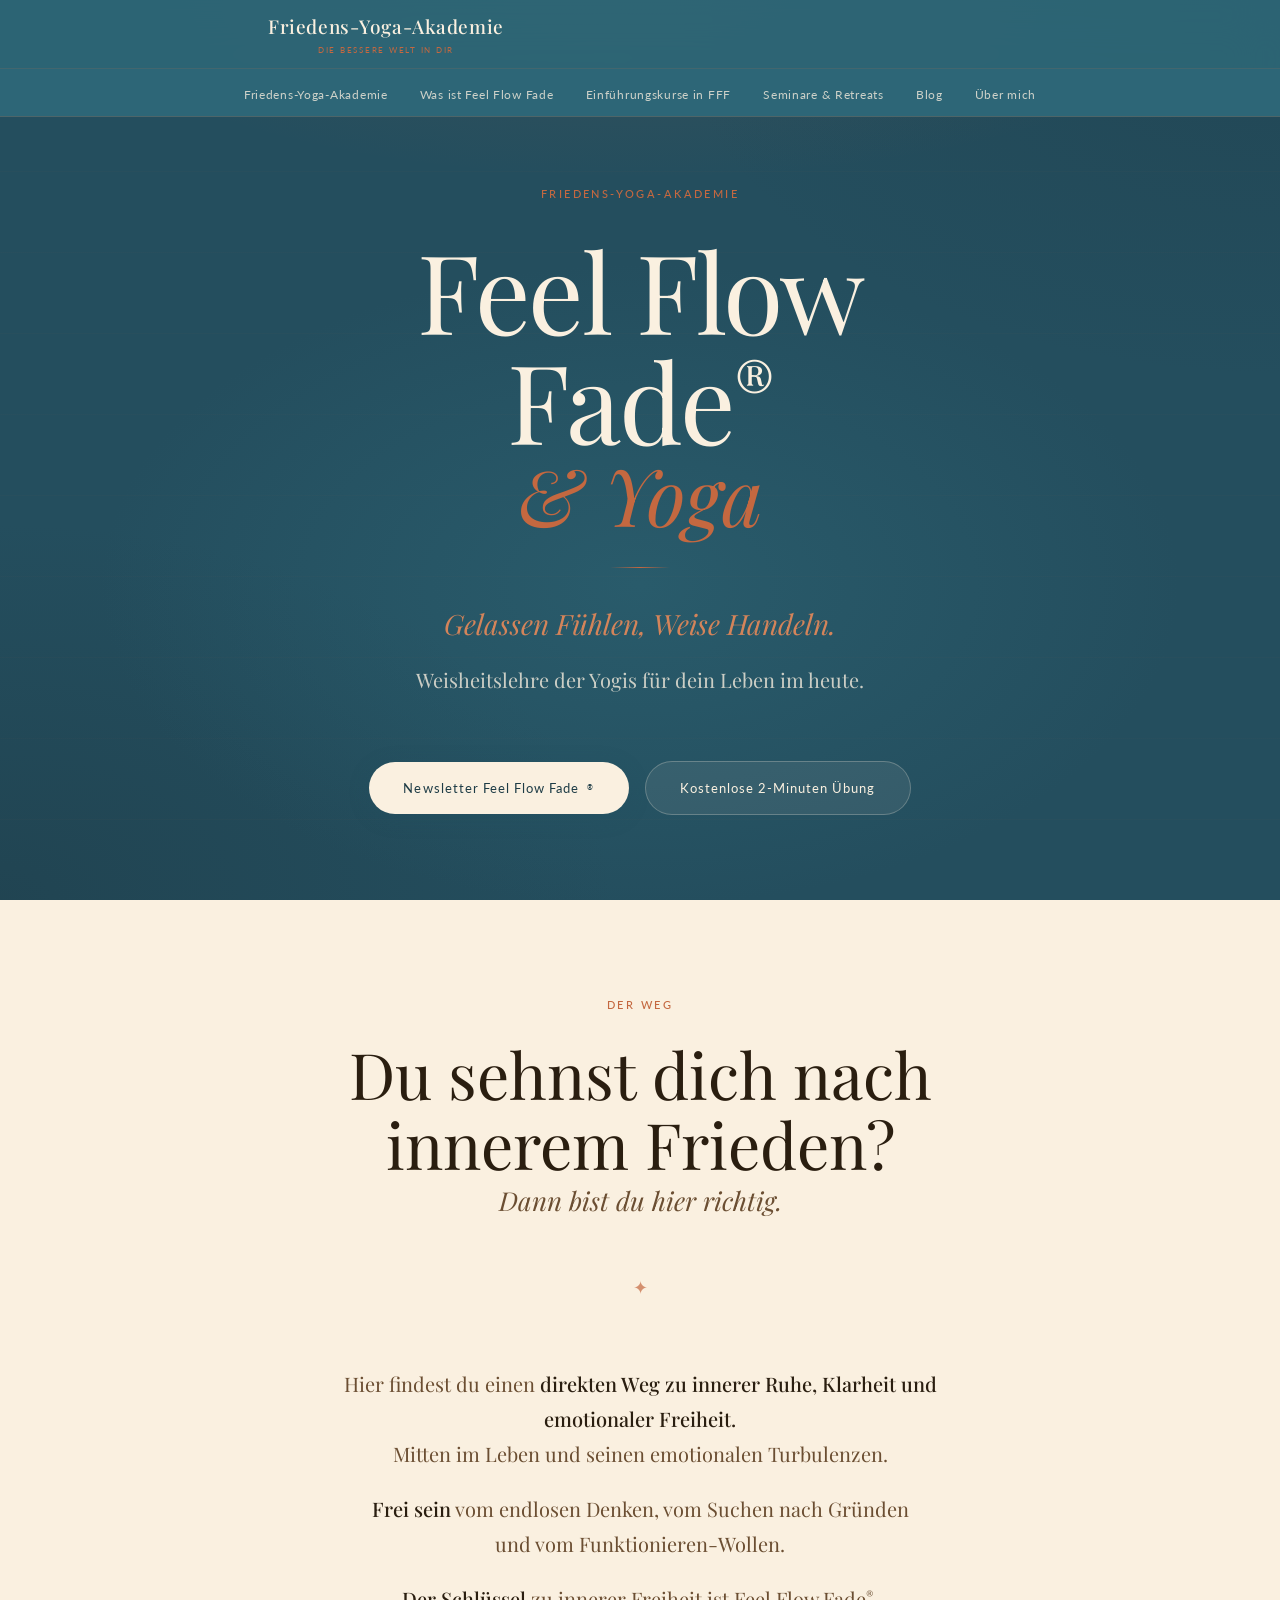
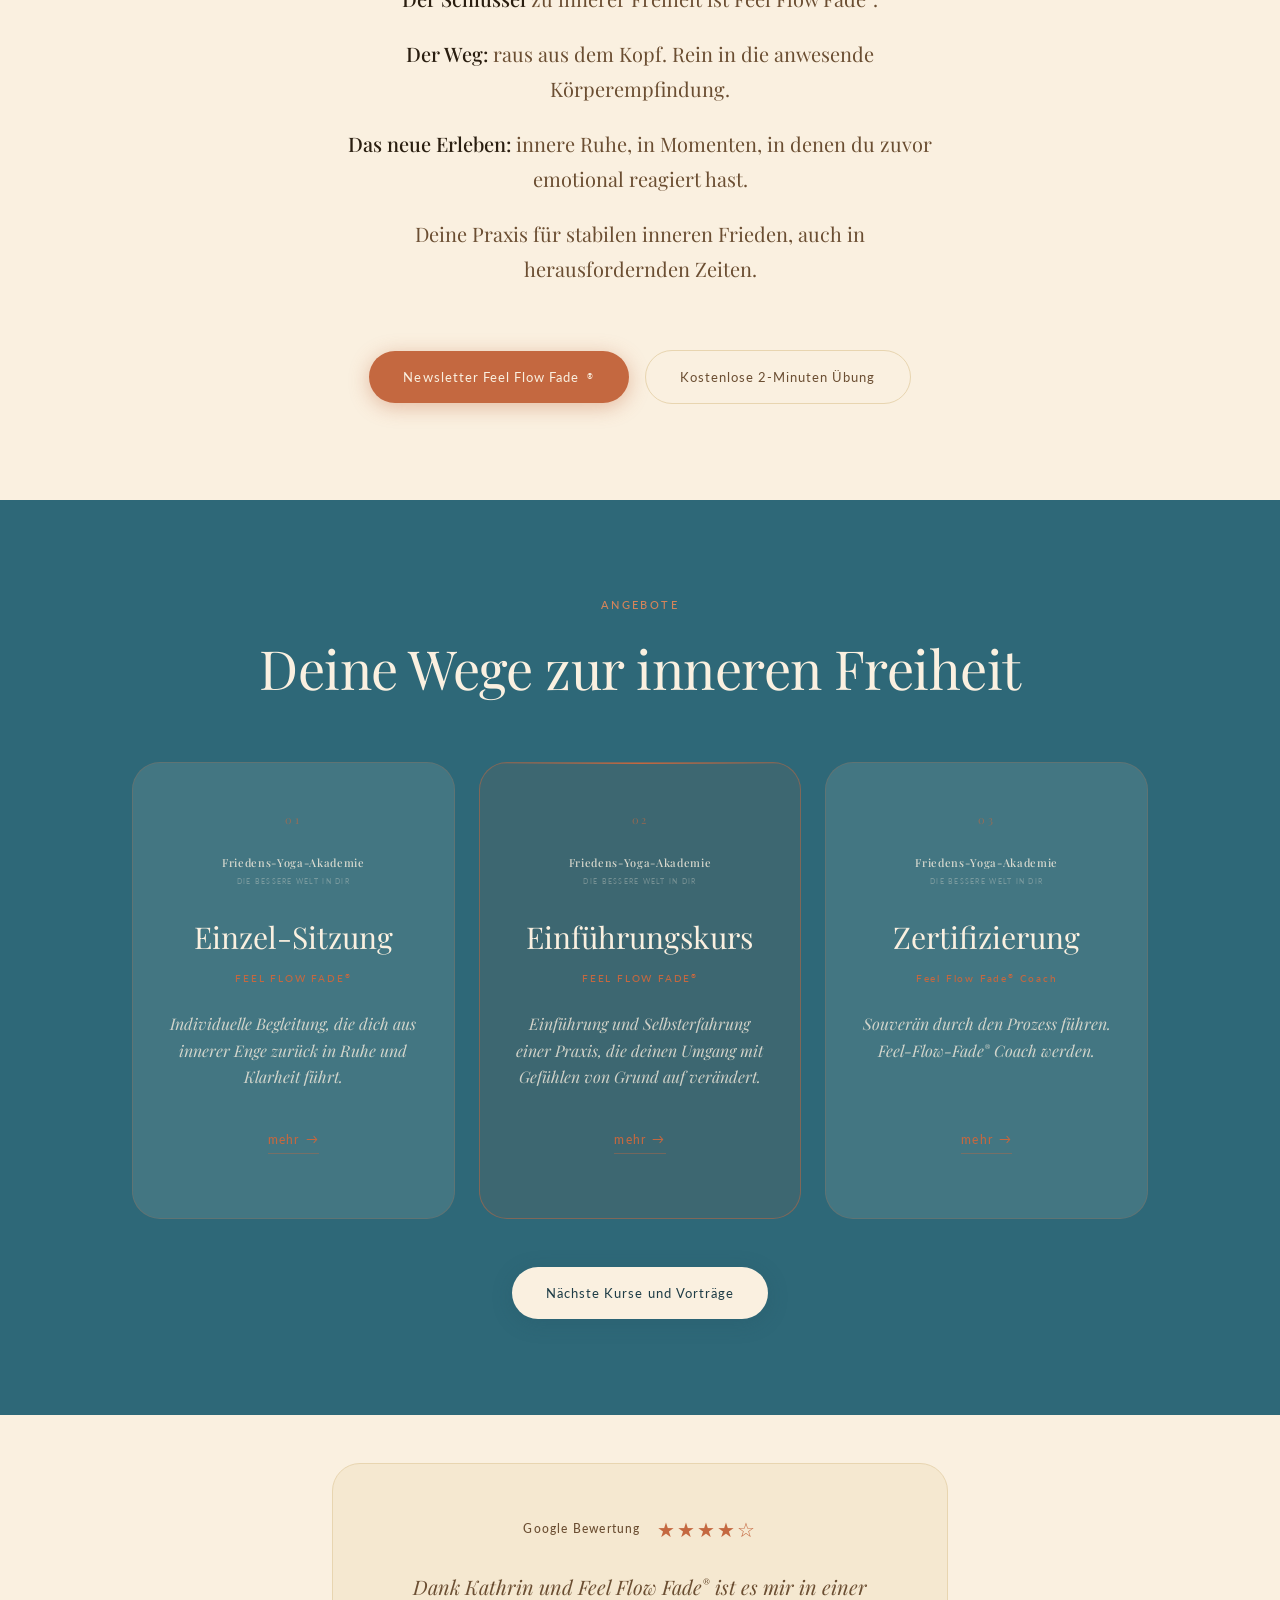
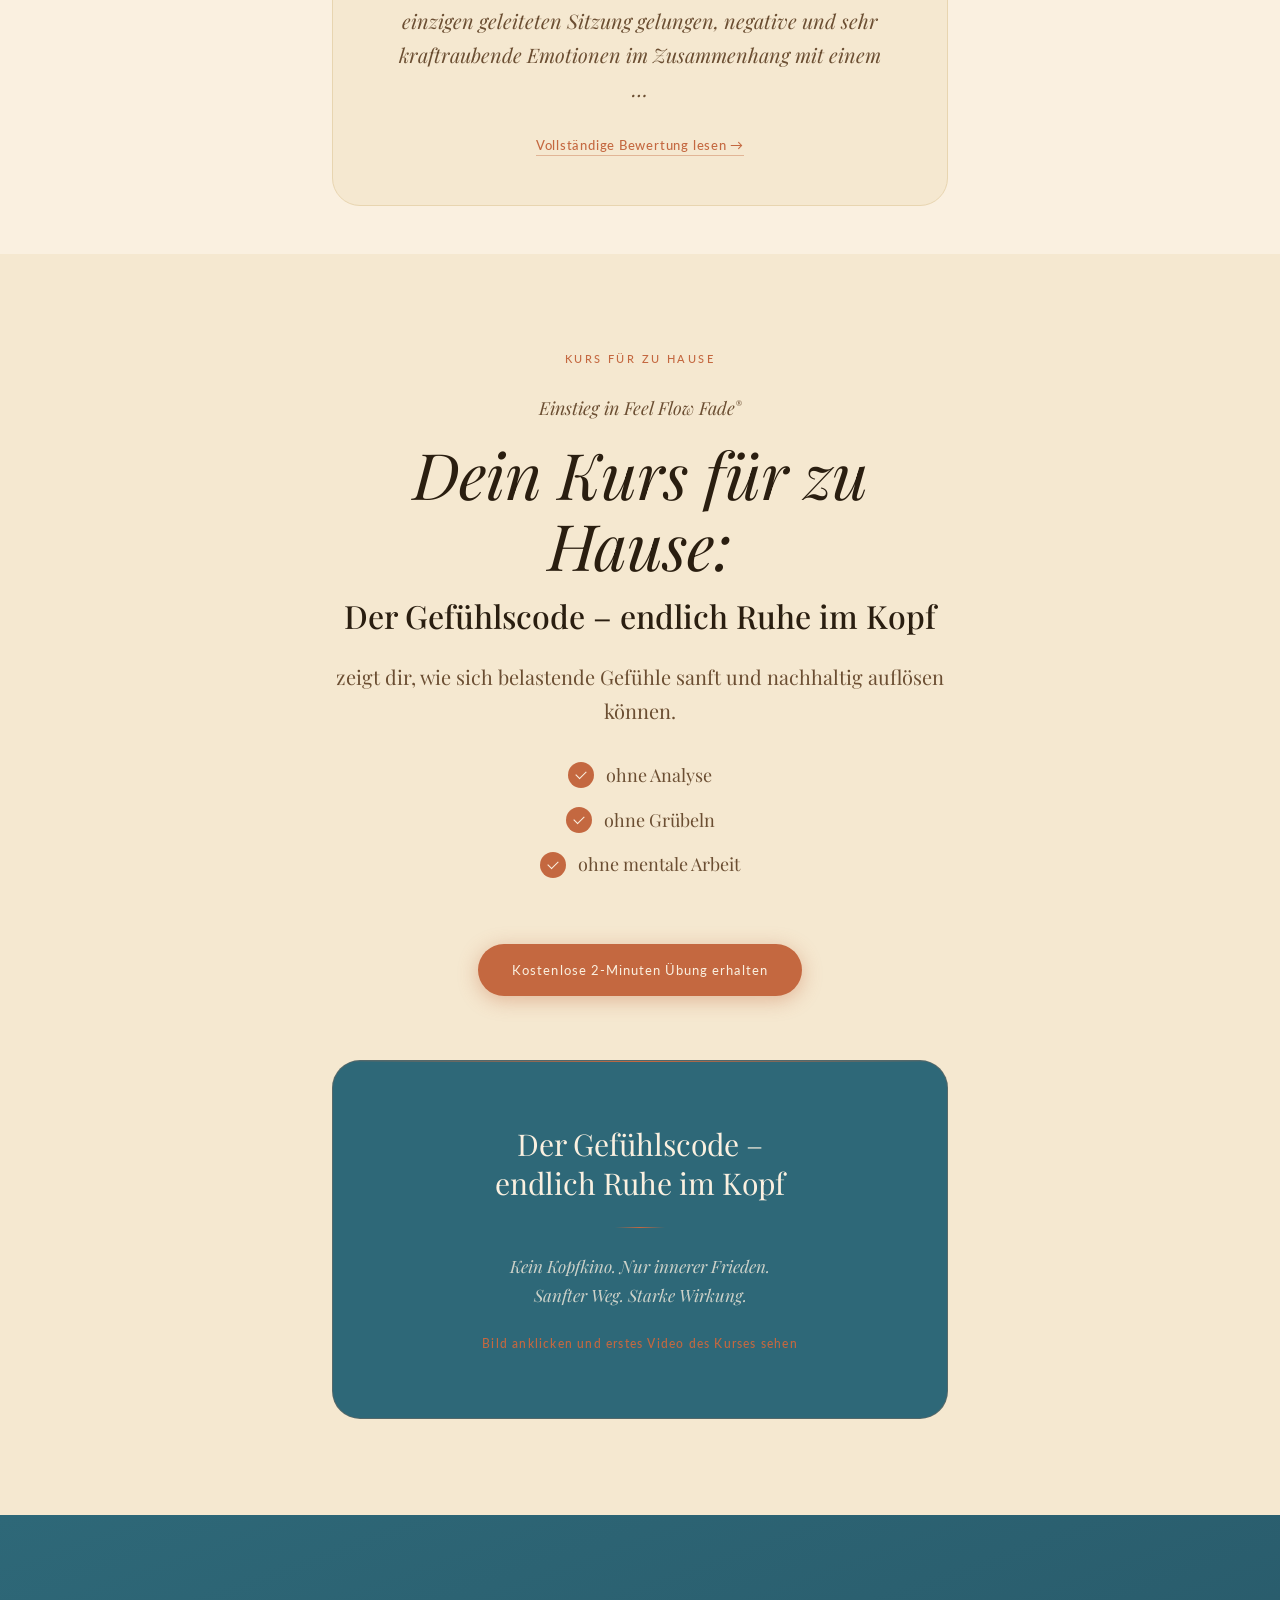
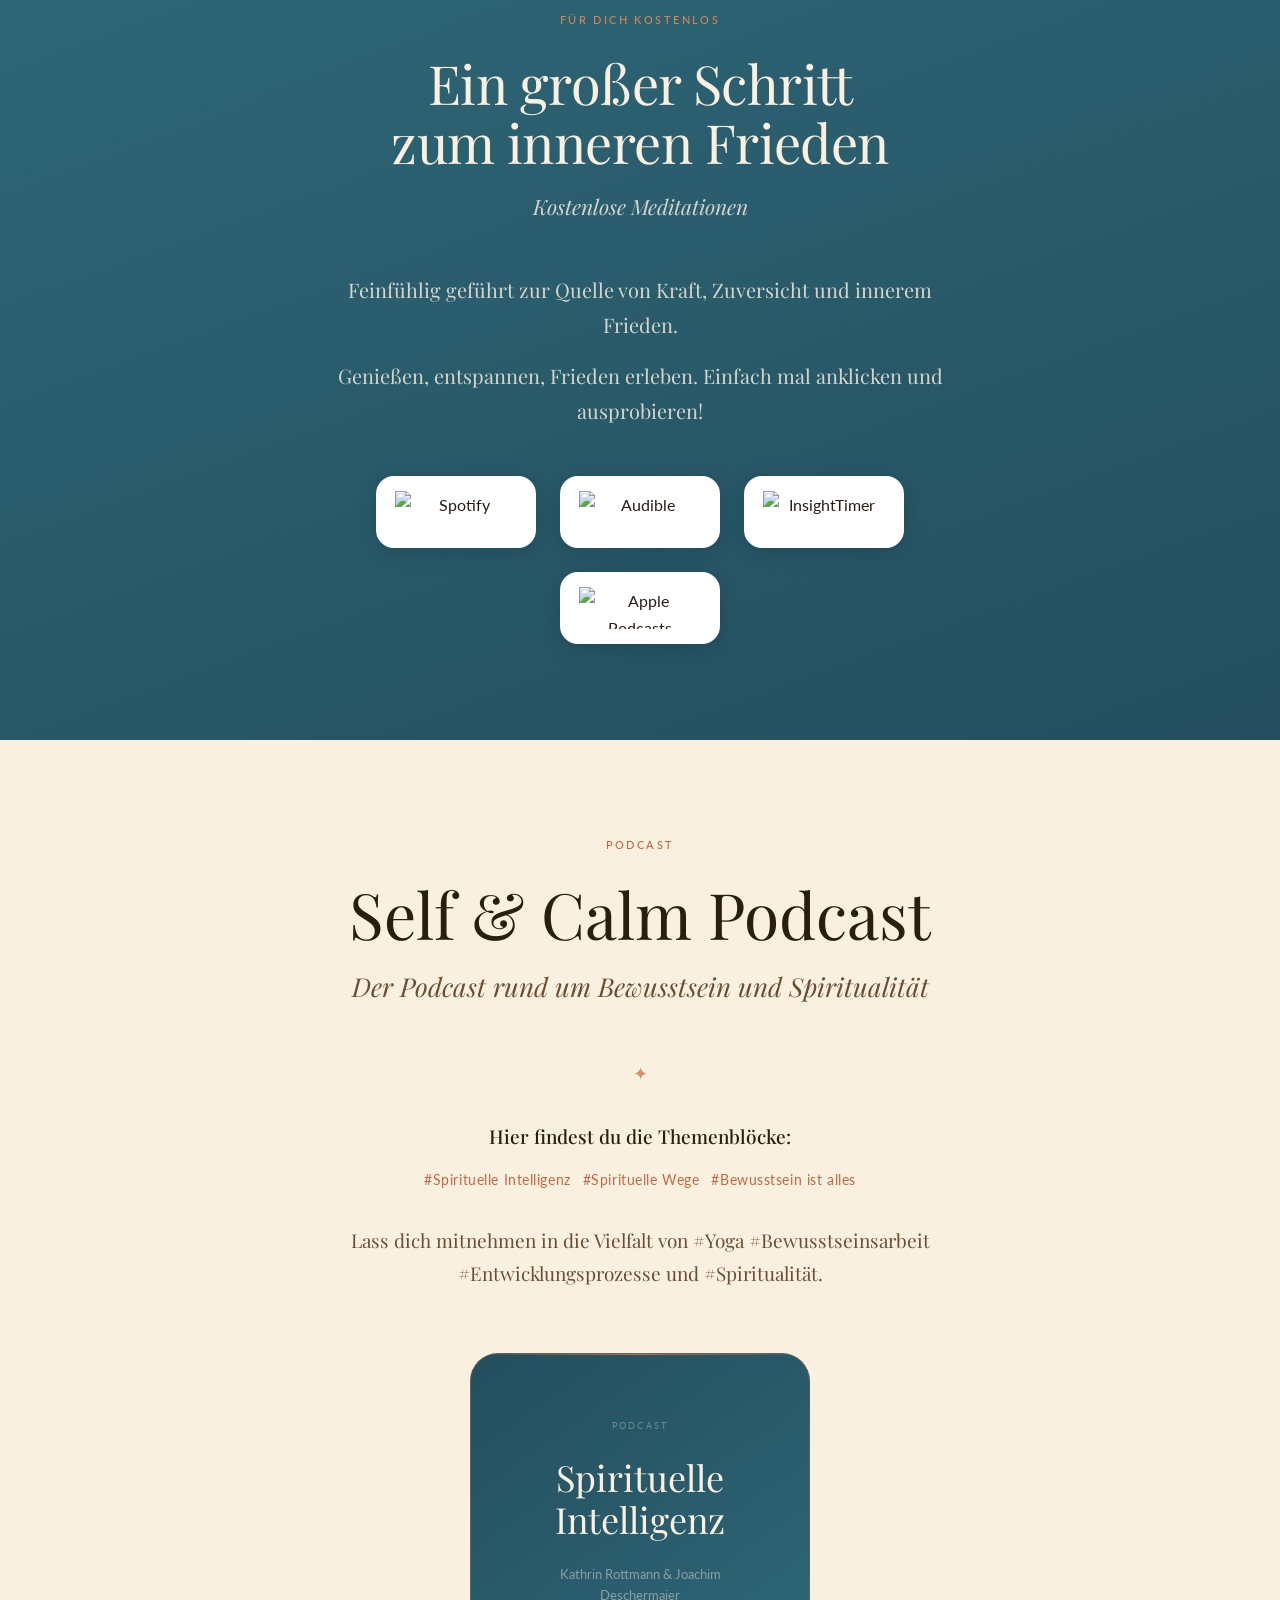
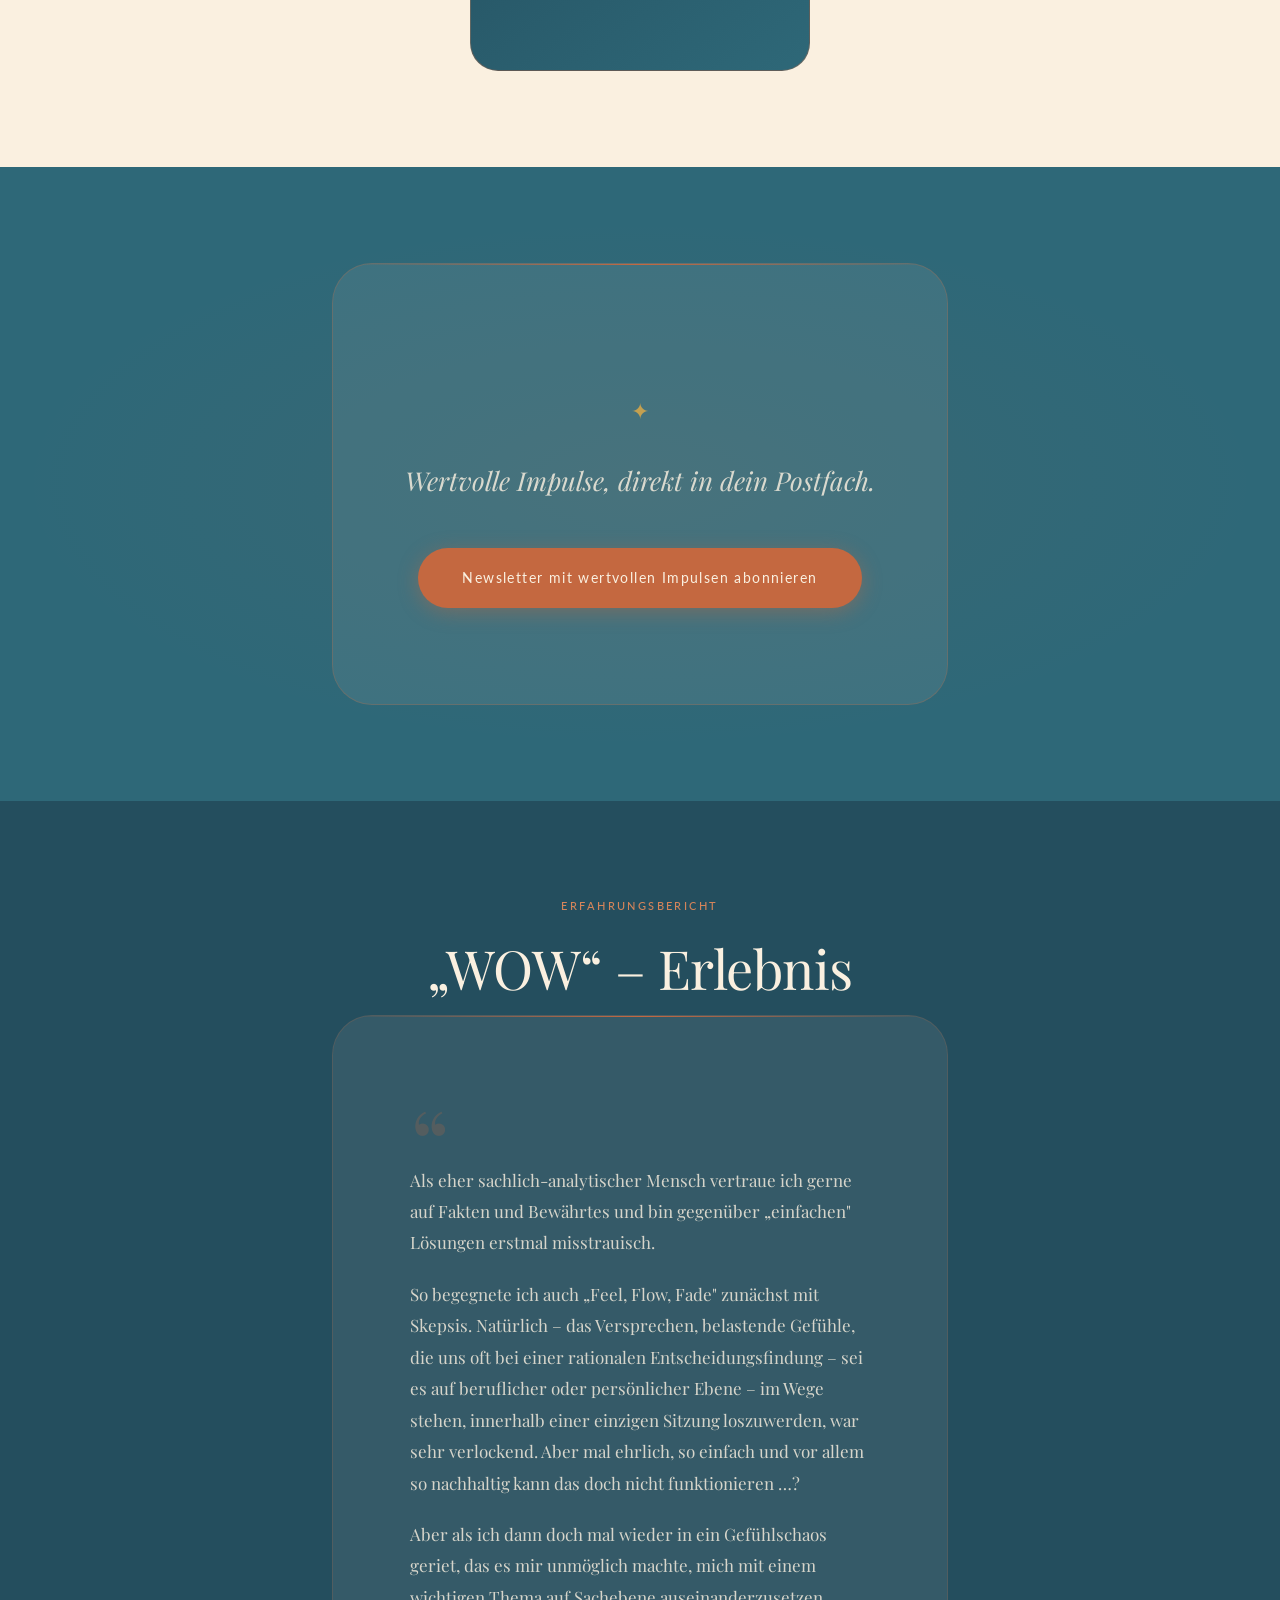
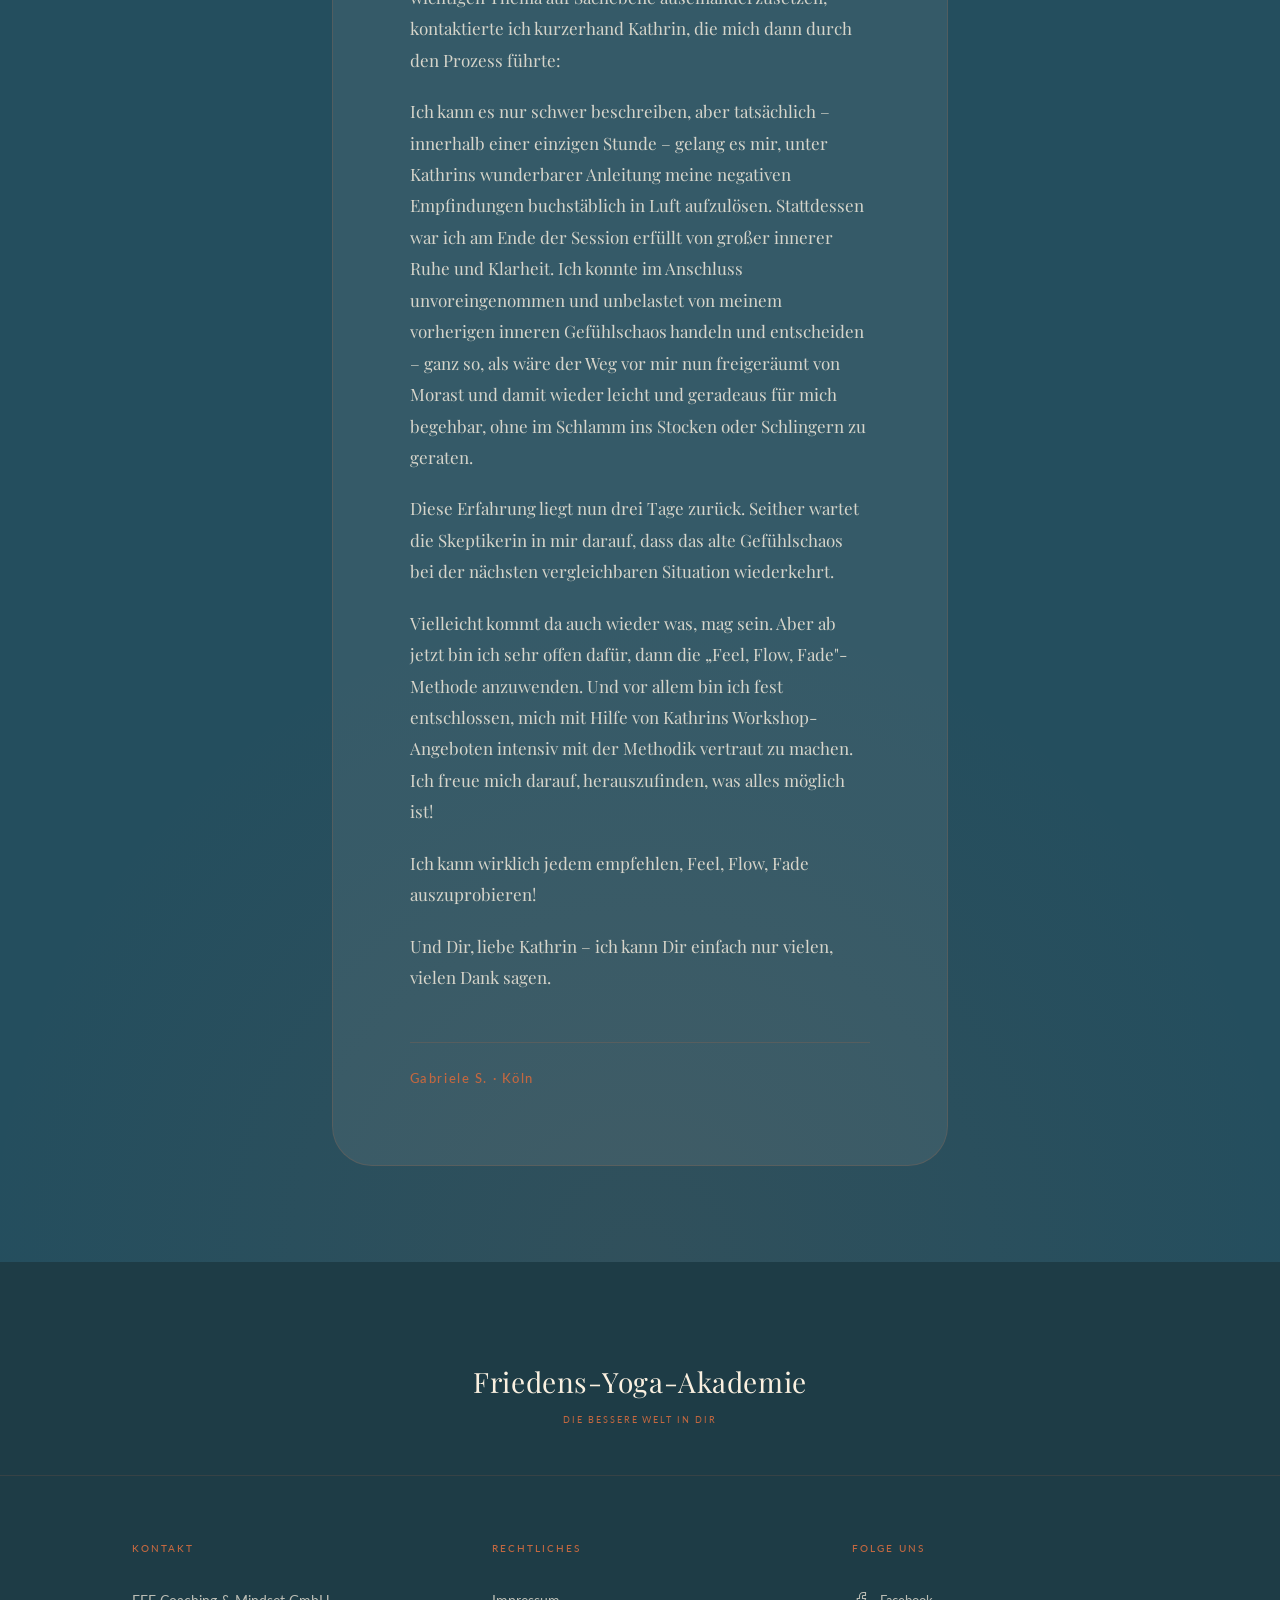
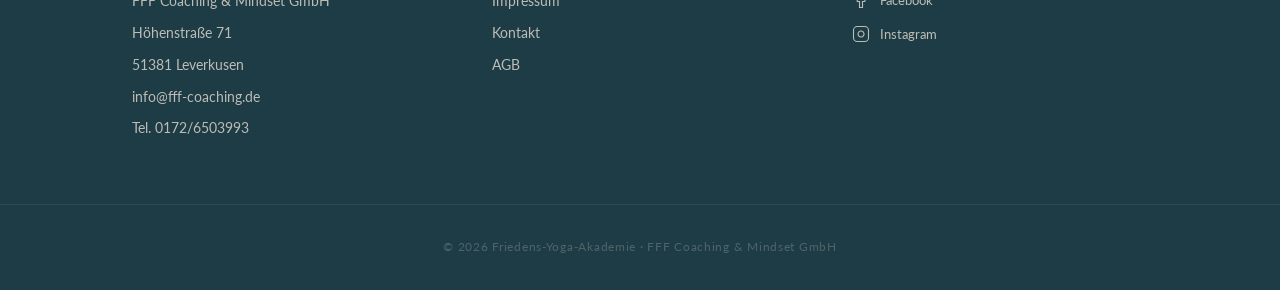
==== commit b1727fe9: "UI: Schriftart, Button-Hover und mobiles Menü überarbeitet - Schriftart von Cormorant Garamond/Inter" ====
--- a/index.html
+++ b/index.html
@@ -6,7 +6,7 @@
   <title>Friedens-Yoga-Akademie · Die bessere Welt in dir</title>
   <link rel="preconnect" href="https://fonts.googleapis.com" />
   <link rel="preconnect" href="https://fonts.gstatic.com" crossorigin />
-  <link href="https://fonts.googleapis.com/css2?family=Cormorant+Garamond:ital,wght@0,300;0,400;0,500;0,600;1,300;1,400;1,500&family=Inter:wght@300;400;500&display=swap" rel="stylesheet" />
+  <link href="https://fonts.googleapis.com/css2?family=Playfair+Display:ital,wght@0,400;0,500;0,600;0,700;1,400;1,500&family=Lato:wght@300;400;700&display=swap" rel="stylesheet" />
   <link rel="stylesheet" href="style.css" />
 </head>
 <body>
--- a/style.css
+++ b/style.css
@@ -33,8 +33,8 @@
   --r-sm: 10px;  --r-md: 18px;  --r-lg: 28px;  --r-xl: 40px;
 
   /* Fonts */
-  --serif: 'Cormorant Garamond', Georgia, serif;
-  --sans:  'Inter', -apple-system, sans-serif;
+  --serif: 'Playfair Display', Georgia, serif;
+  --sans:  'Lato', -apple-system, sans-serif;
 }
 
 /* ── Reset ──────────────────────────────────────────────── */
@@ -67,7 +67,7 @@
   transition: transform .25s ease, box-shadow .25s ease, background .25s ease;
   white-space: nowrap;
 }
-.btn:hover { transform: translateY(-2px); }
+.btn:hover { transform: translateY(-2px) scale(1.05); }
 
 /* Terrakotta-Button (primär auf dunklen Sektionen) */
 .btn-gold {
@@ -834,15 +834,26 @@
 @media (max-width: 600px) {
   /* Navigation */
   .nav-links {
-    display: none; flex-direction: column; gap: 0;
+    display: none; flex-direction: column; gap: 0; align-items: center;
     position: fixed; inset: 0; top: 68px;
-    background: rgba(36,78,94,.98);
-    padding: var(--s5) var(--s4); overflow-y: auto;
-    z-index: 199;
+    background: rgba(30,60,70,.97);
+    backdrop-filter: blur(12px);
+    padding: var(--s6) var(--s4) var(--s5);
+    overflow-y: auto; z-index: 199;
   }
   .nav-links.open { display: flex; }
-  .nav-links li   { border-bottom: 1px solid rgba(196,104,64,.12); }
-  .nav-links a    { display: block; padding: var(--s3) 0; font-size: 20px; color: var(--text-dark); }
+  .nav-links li {
+    width: 100%; text-align: center;
+    border-bottom: 1px solid rgba(196,104,64,.2);
+  }
+  .nav-links li:first-child { border-top: 1px solid rgba(196,104,64,.2); }
+  .nav-links a {
+    display: block; padding: 20px var(--s3);
+    font-family: var(--serif); font-size: 22px; font-weight: 500;
+    letter-spacing: .04em; color: var(--text-dark);
+    transition: color .2s;
+  }
+  .nav-links a:hover { color: var(--bronze-lt); }
   .nav-burger     { display: flex; }
   .nav-placeholder{ display: none; }
 
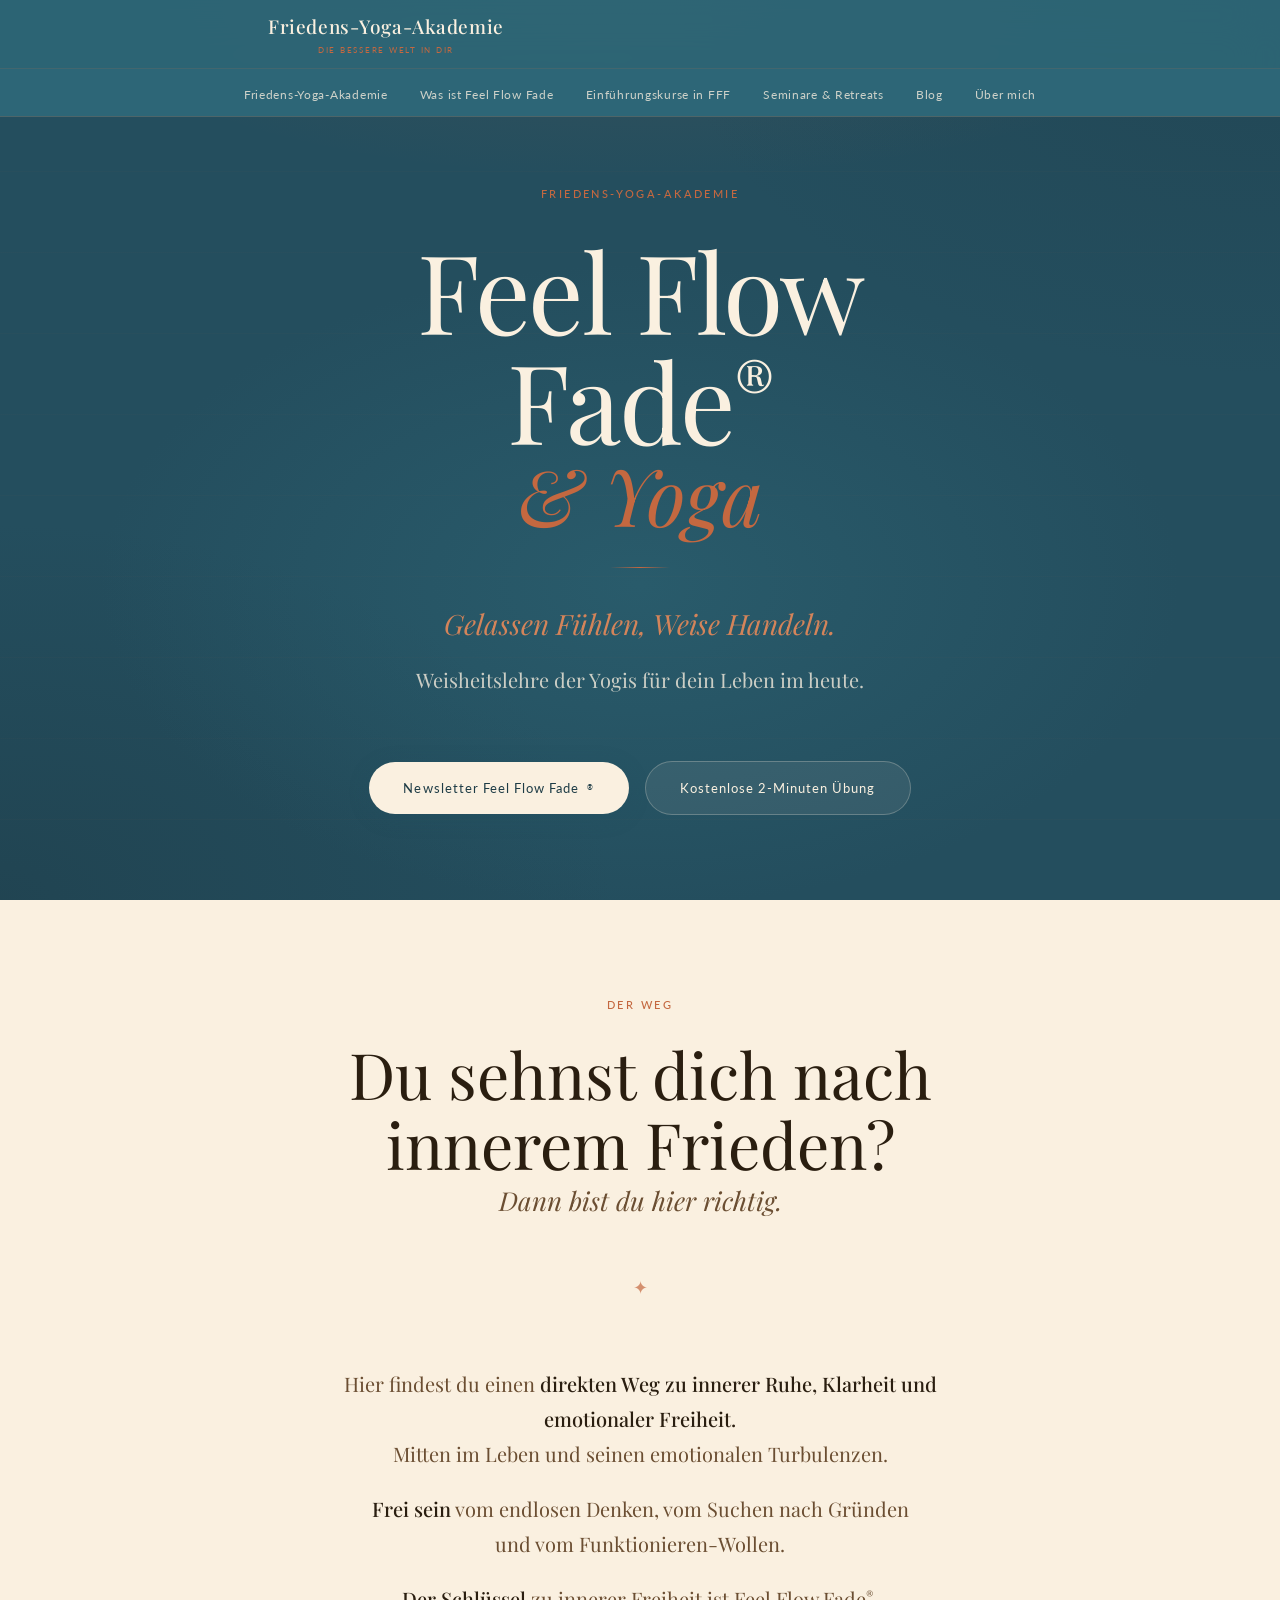
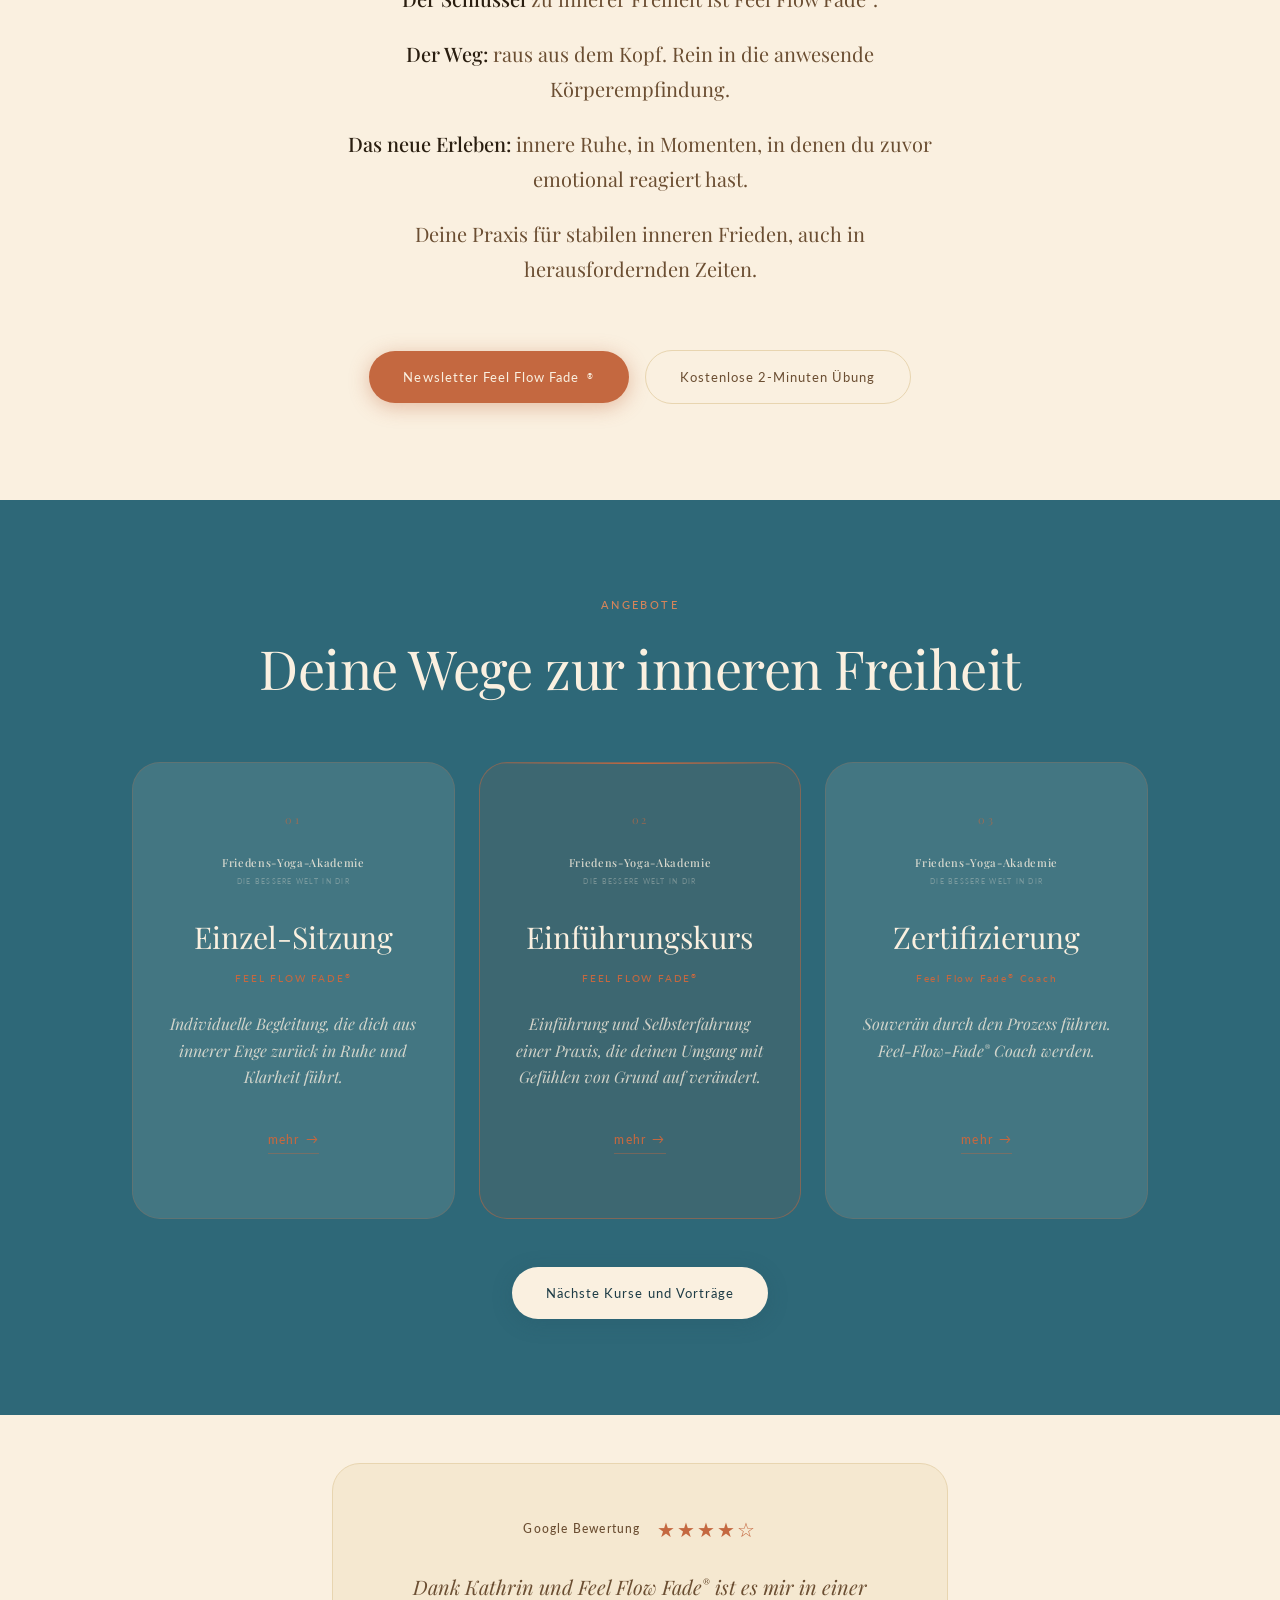
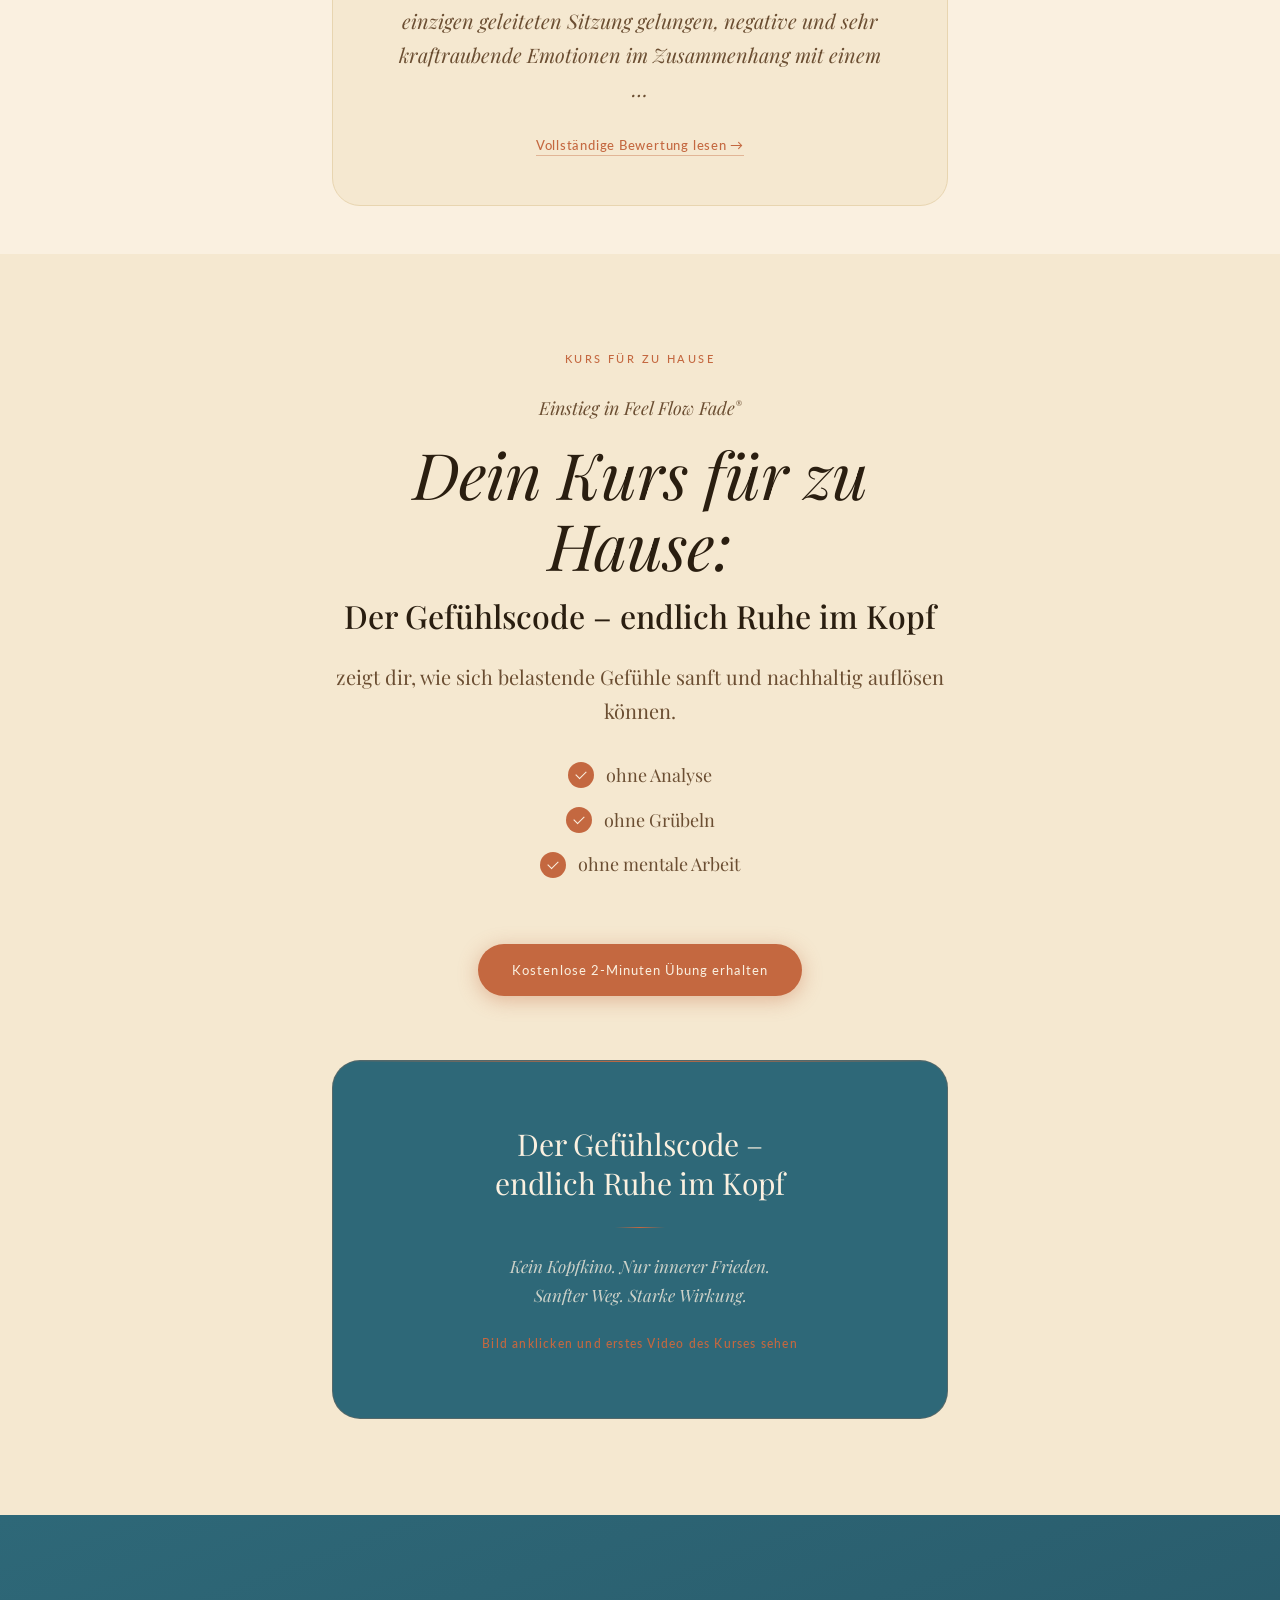
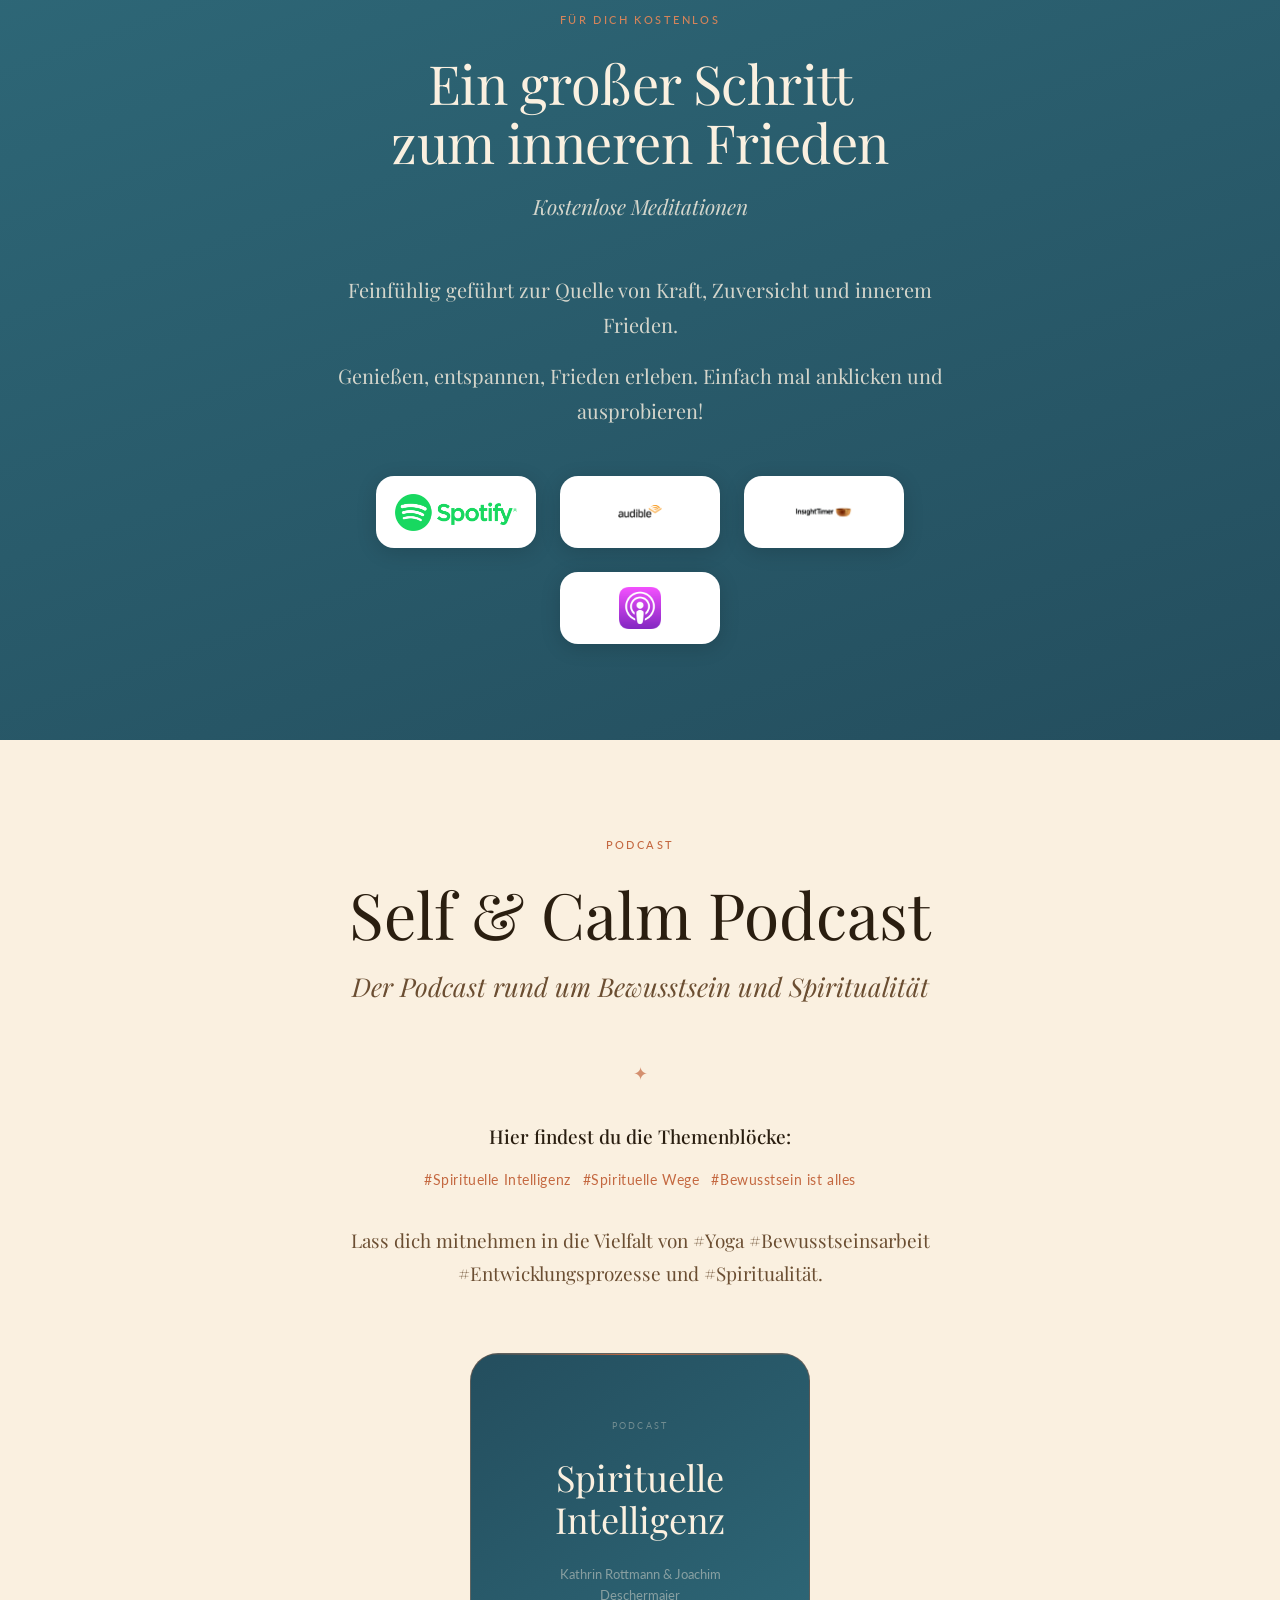
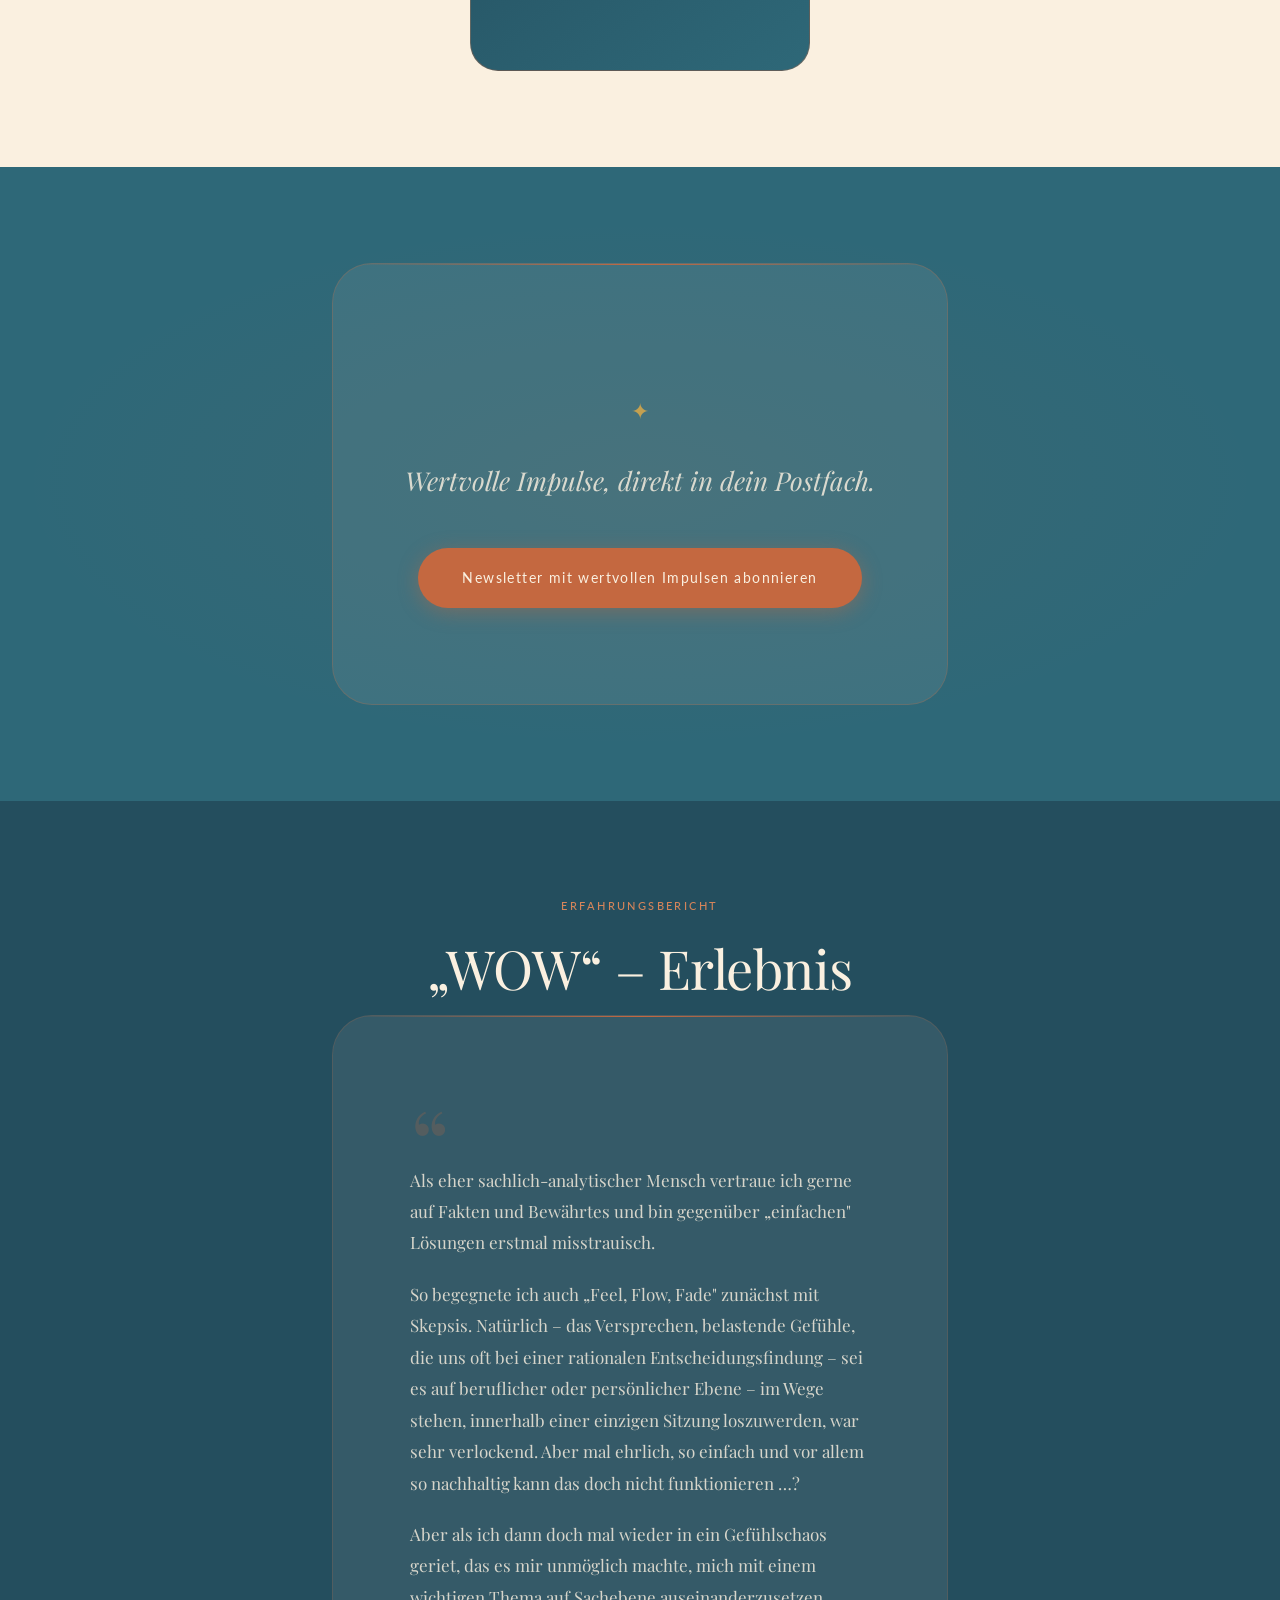
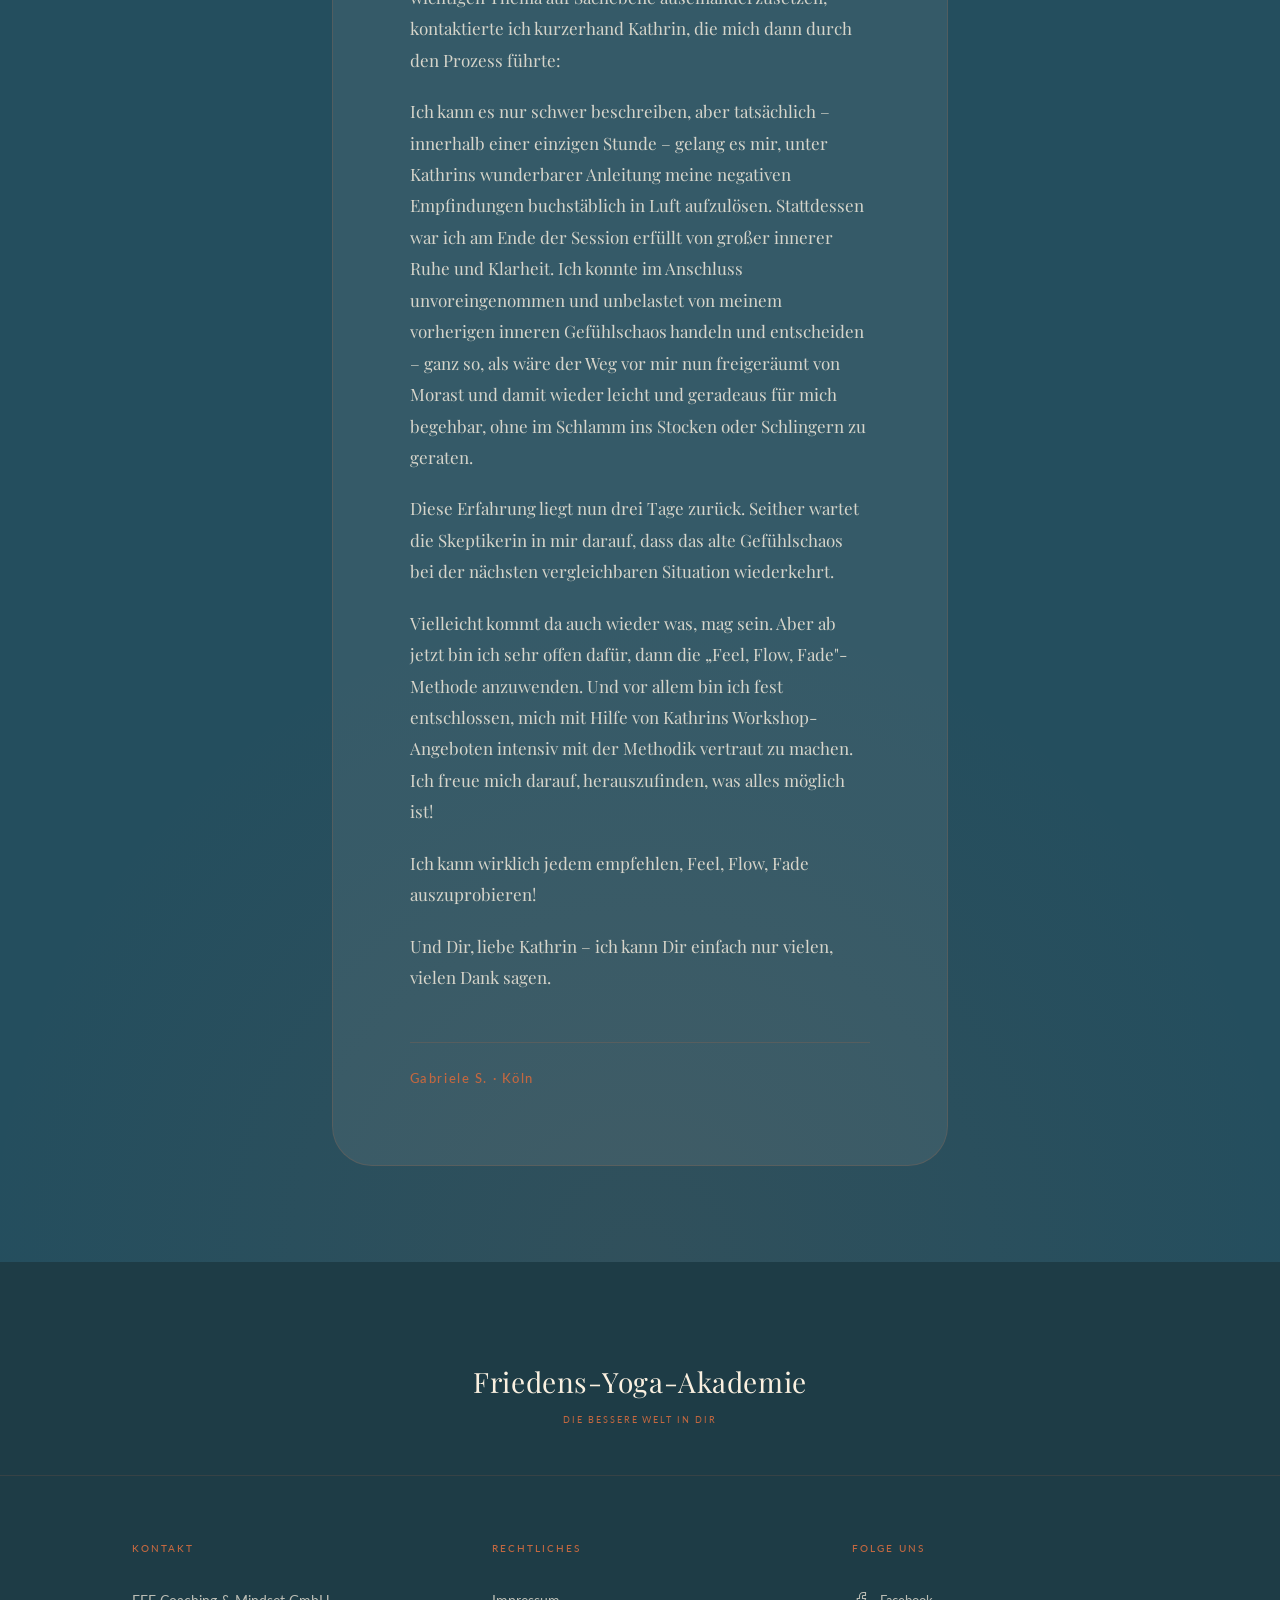
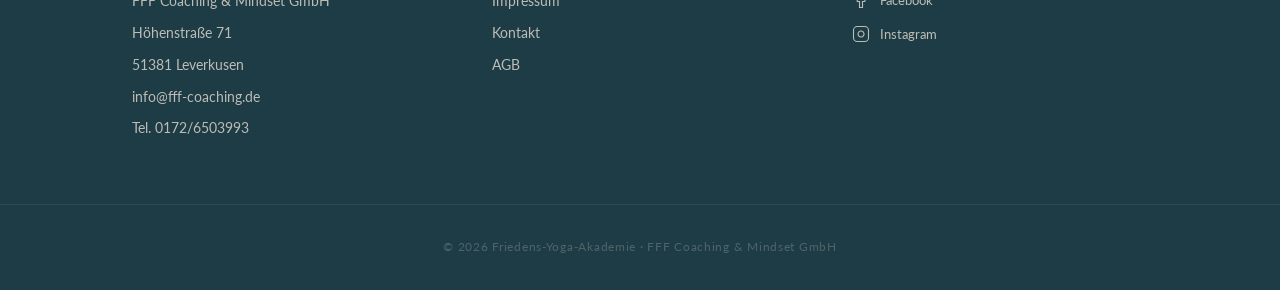
==== commit f7bf93ce: "Fix: Logo-Pfade auf korrekten Ordnernamen (Logos/) angepasst Co-Authored-By: Claude Sonnet 4.6 <nore" ====
--- a/index.html
+++ b/index.html
@@ -176,16 +176,16 @@
         <p class="med-body">Genießen, entspannen, Frieden erleben. Einfach mal anklicken und ausprobieren!</p>
         <div class="platform-row">
           <a href="#" target="_blank" class="platform-pill">
-            <img src="logos/Spotify_logo_with_text.svg (1).png" alt="Spotify" />
-          </a>
-          <a href="#" target="_blank" class="platform-pill">
-            <img src="logos/Group_15012.png" alt="Audible" />
-          </a>
-          <a href="#" target="_blank" class="platform-pill">
-            <img src="logos/Insight-Timer-1.webp" alt="InsightTimer" />
-          </a>
-          <a href="#" target="_blank" class="platform-pill">
-            <img src="logos/Podcasts_(iOS).svg.png" alt="Apple Podcasts" />
+            <img src="Logos/Spotify_logo_with_text.svg (1).png" alt="Spotify" />
+          </a>
+          <a href="#" target="_blank" class="platform-pill">
+            <img src="Logos/Group_15012.png" alt="Audible" />
+          </a>
+          <a href="#" target="_blank" class="platform-pill">
+            <img src="Logos/Insight-Timer-1.webp" alt="InsightTimer" />
+          </a>
+          <a href="#" target="_blank" class="platform-pill">
+            <img src="Logos/Podcasts_(iOS).svg.png" alt="Apple Podcasts" />
           </a>
         </div>
       </div>
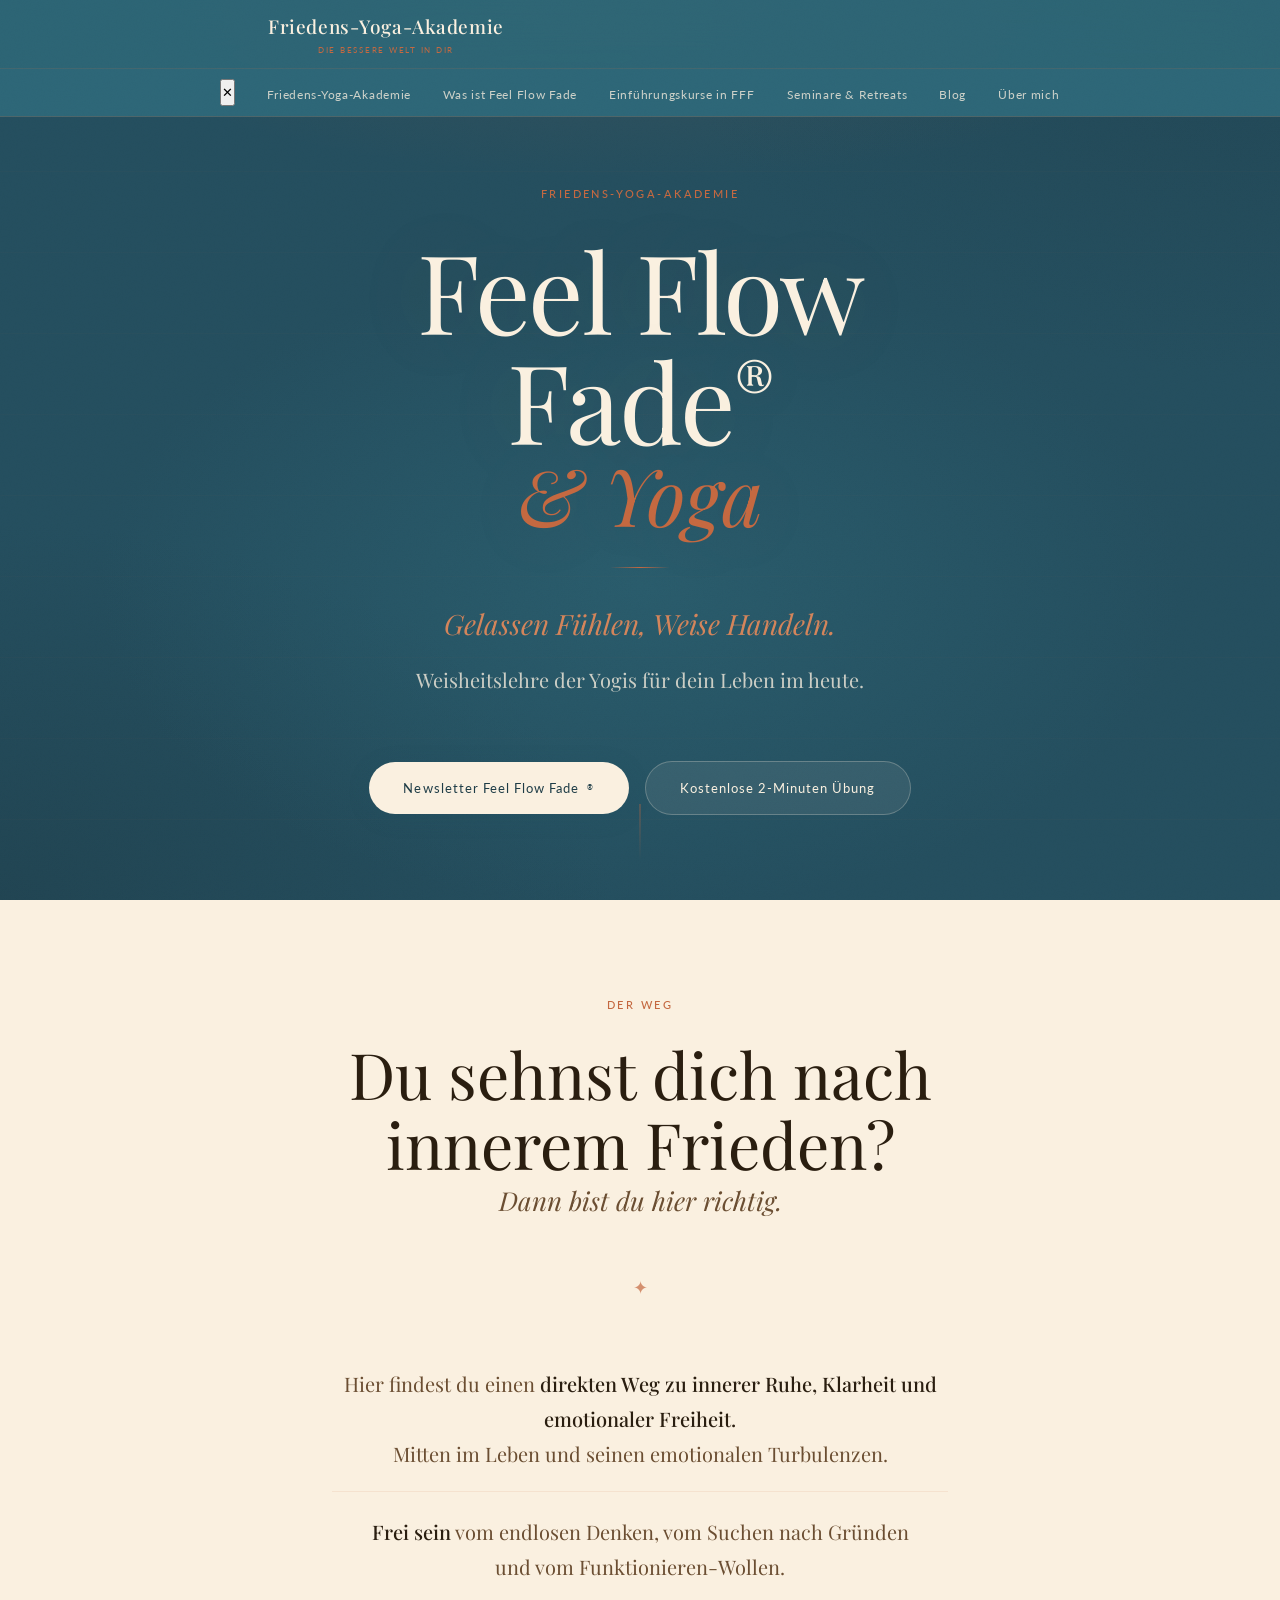
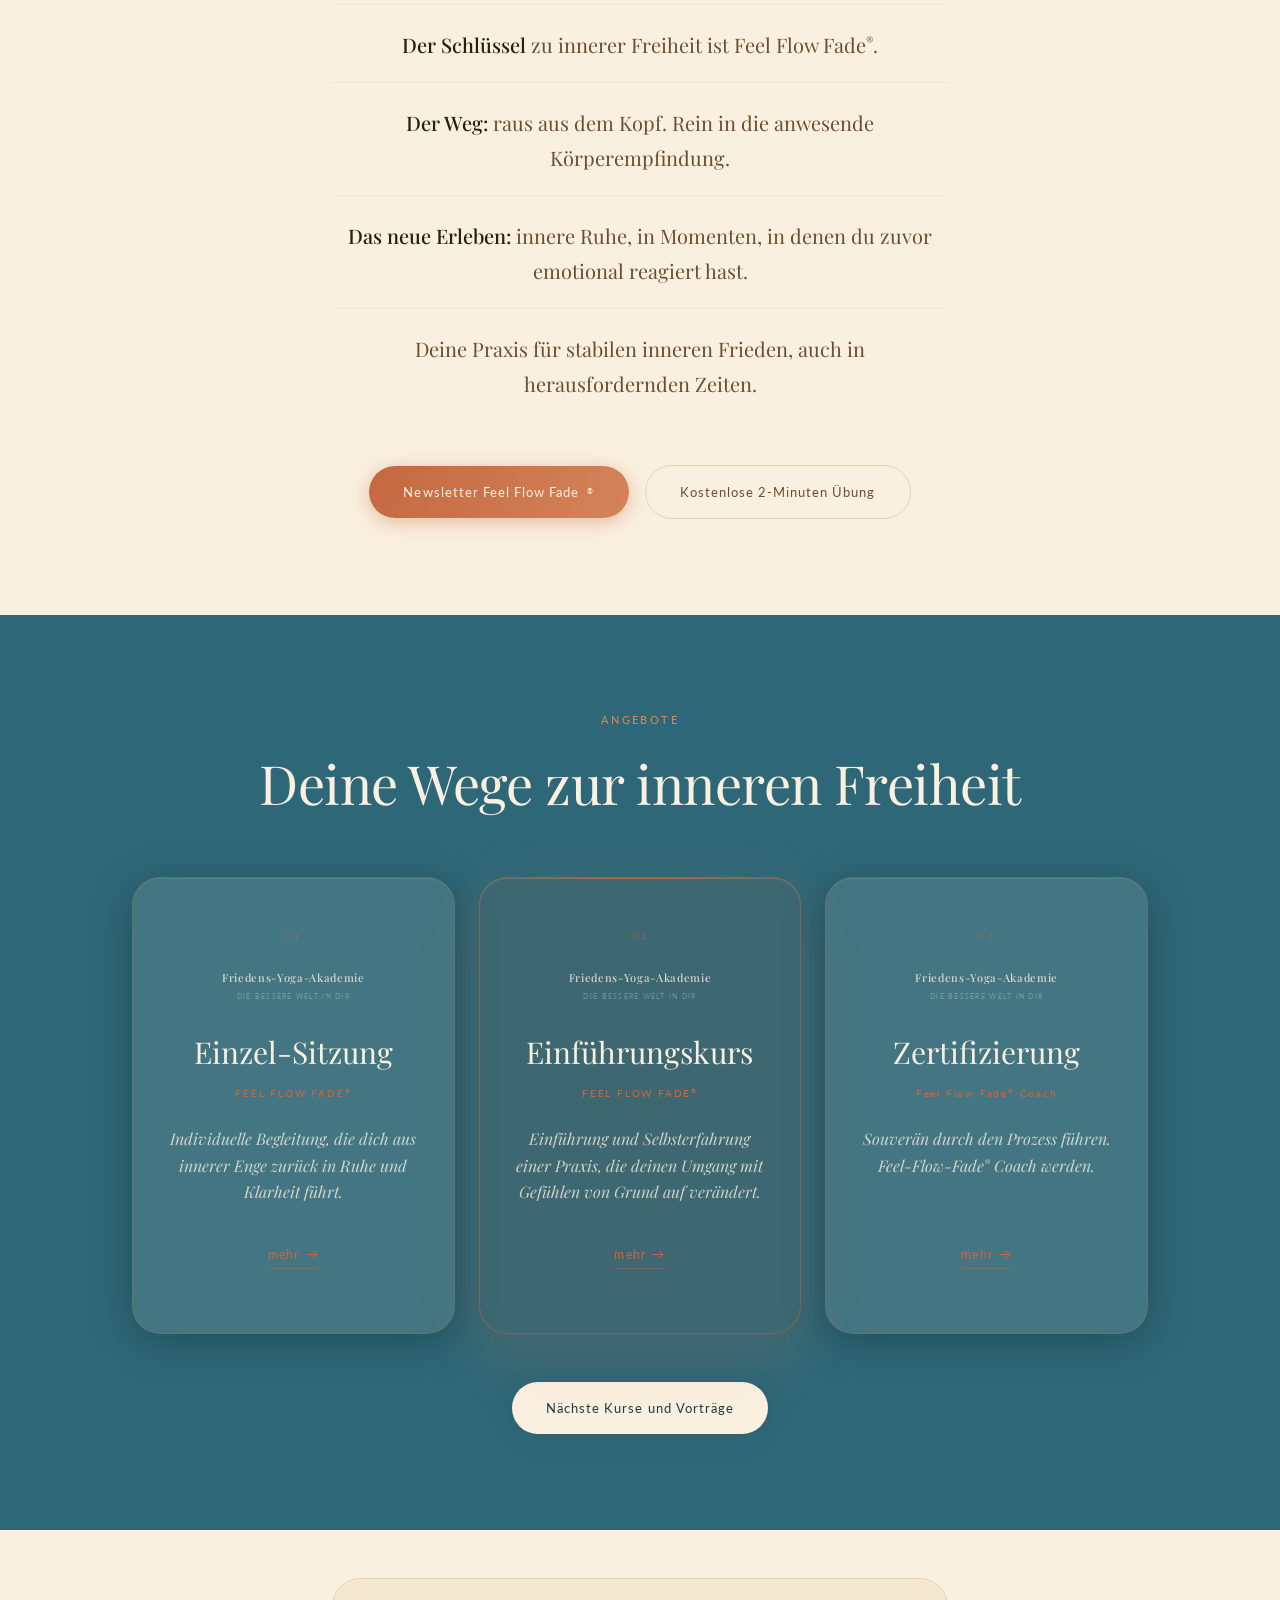
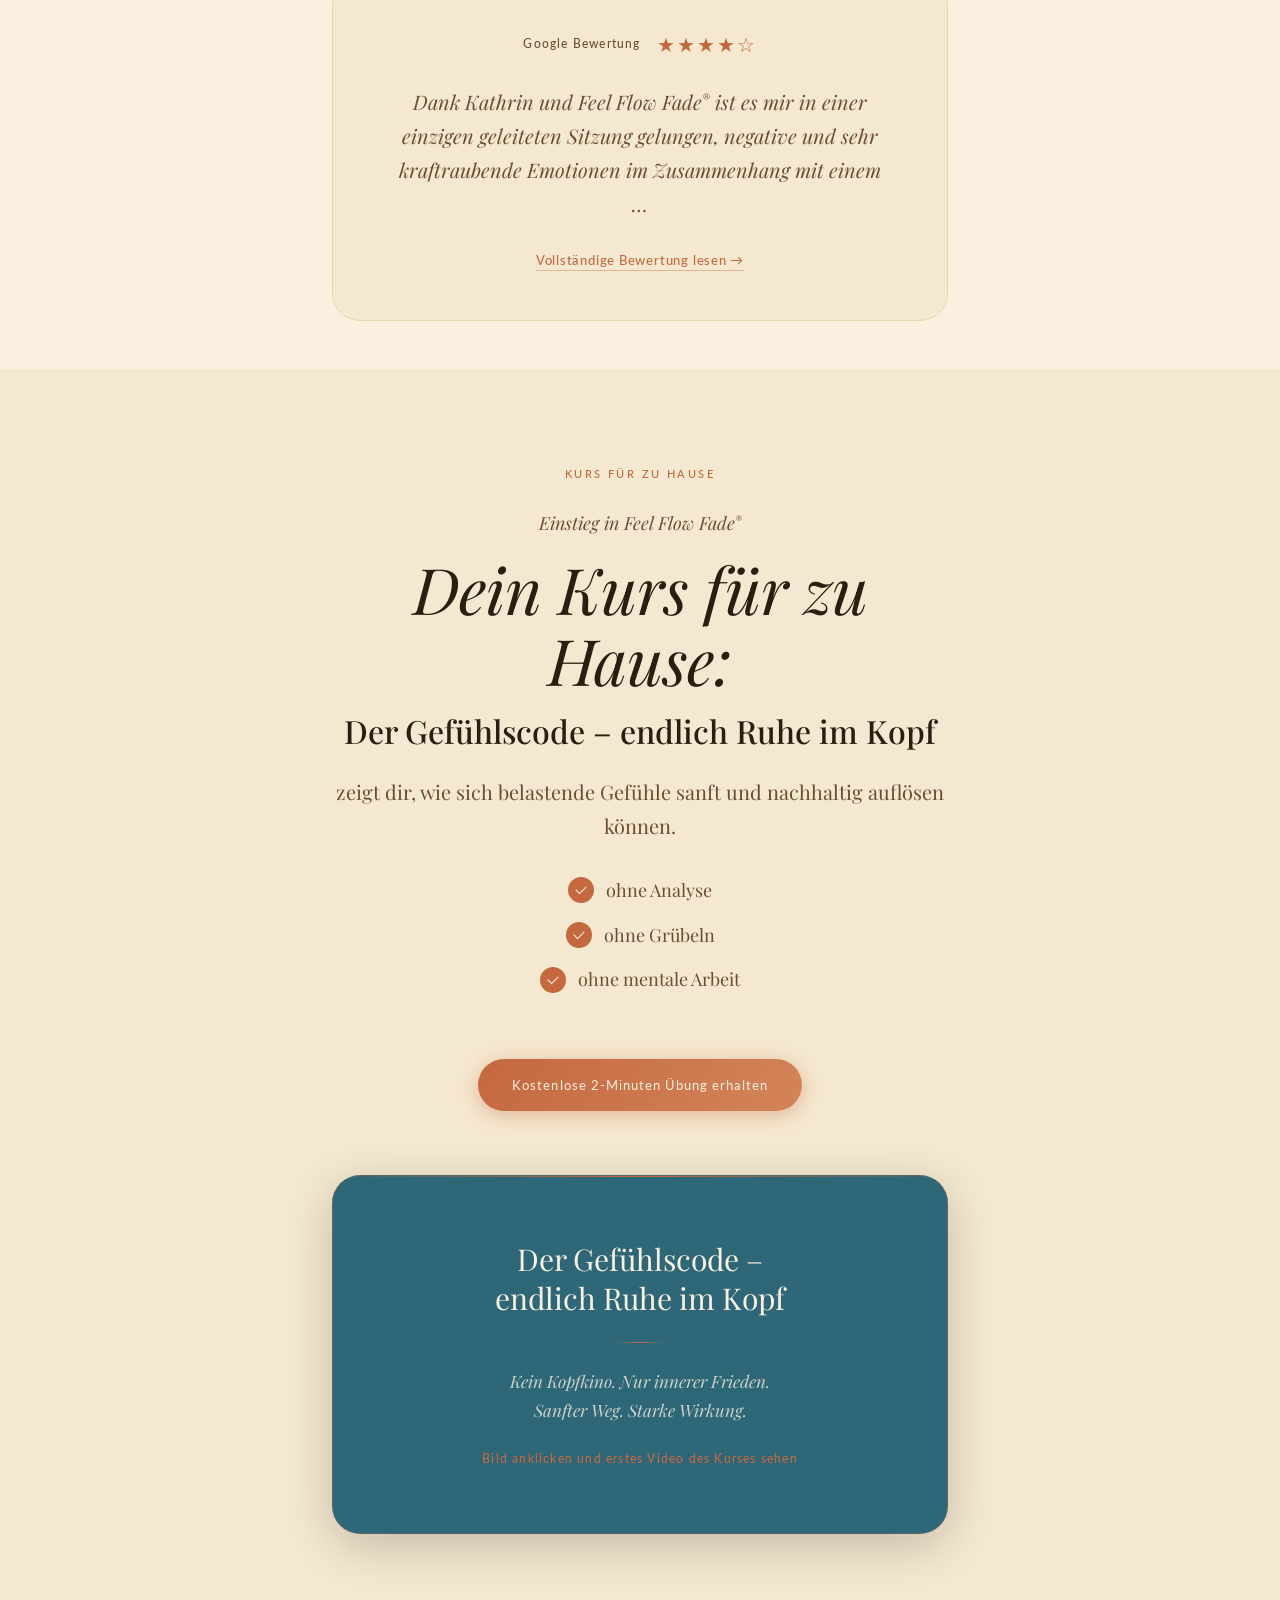
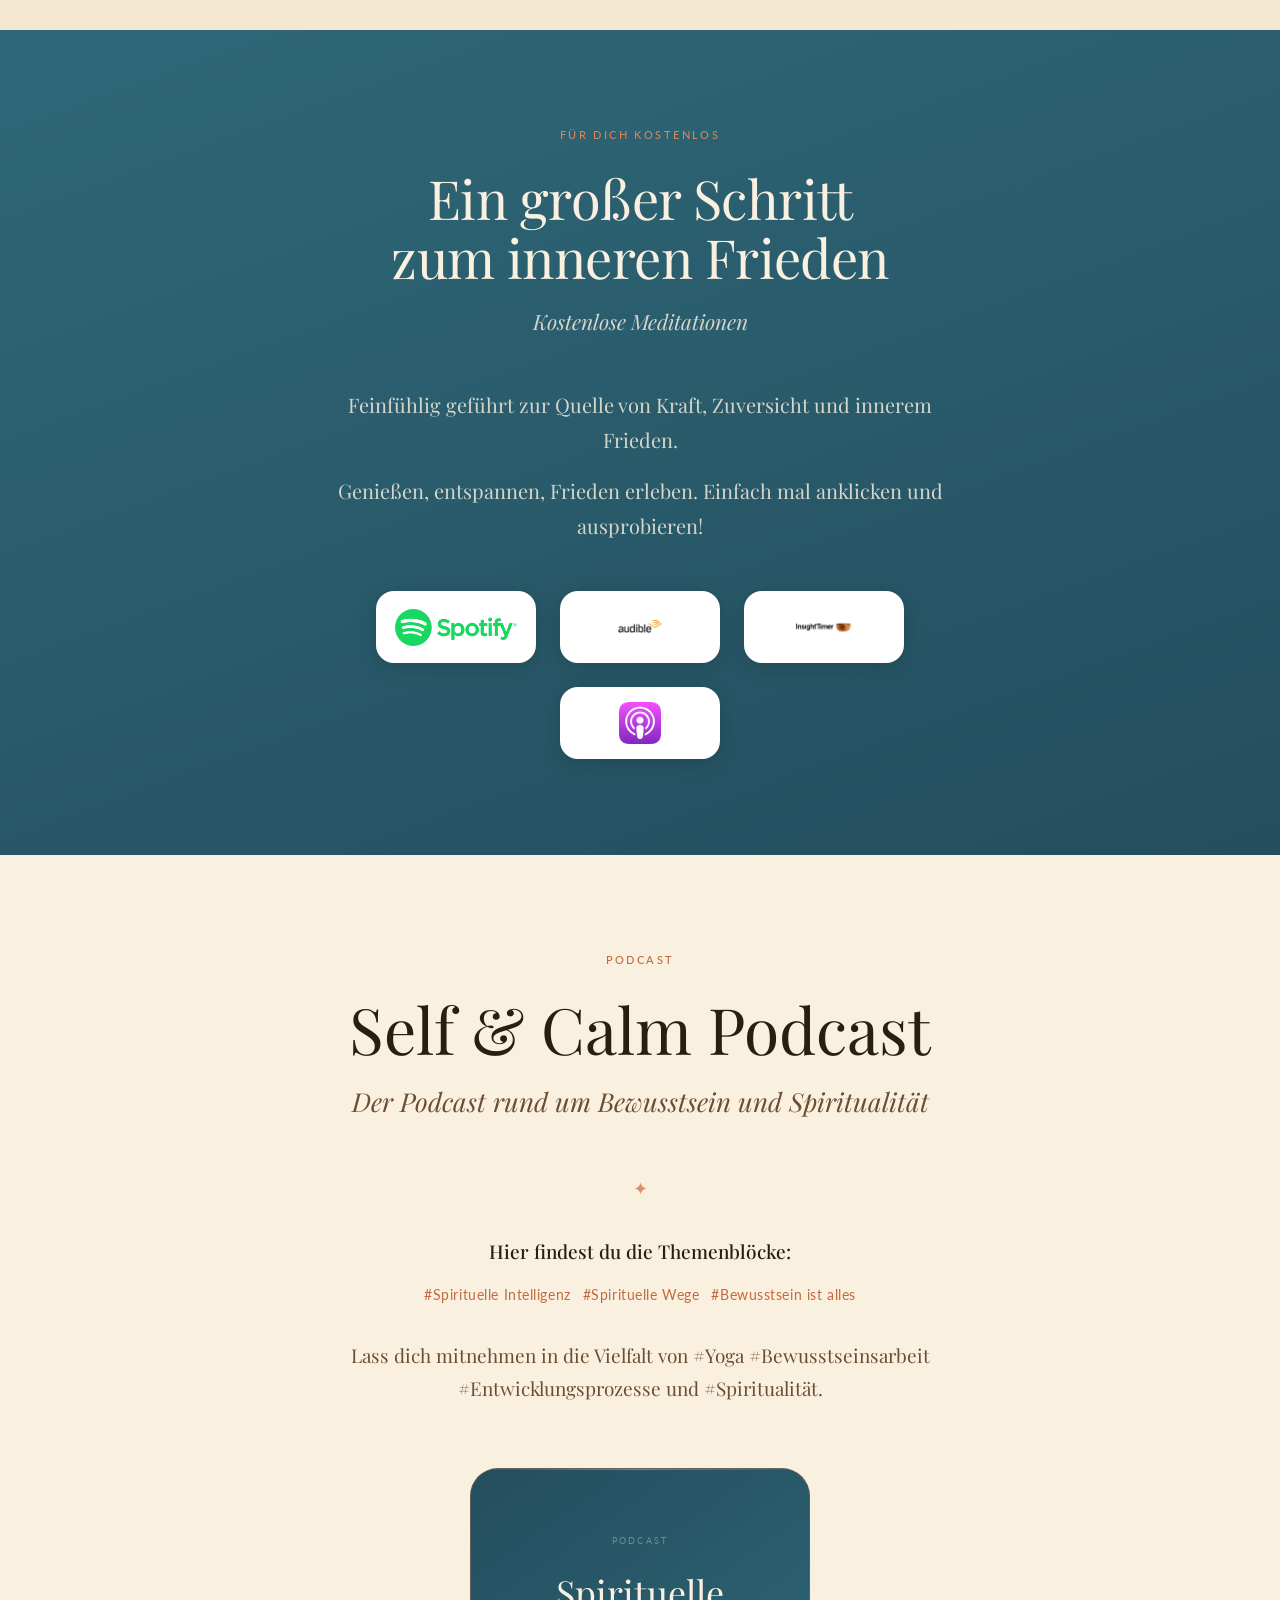
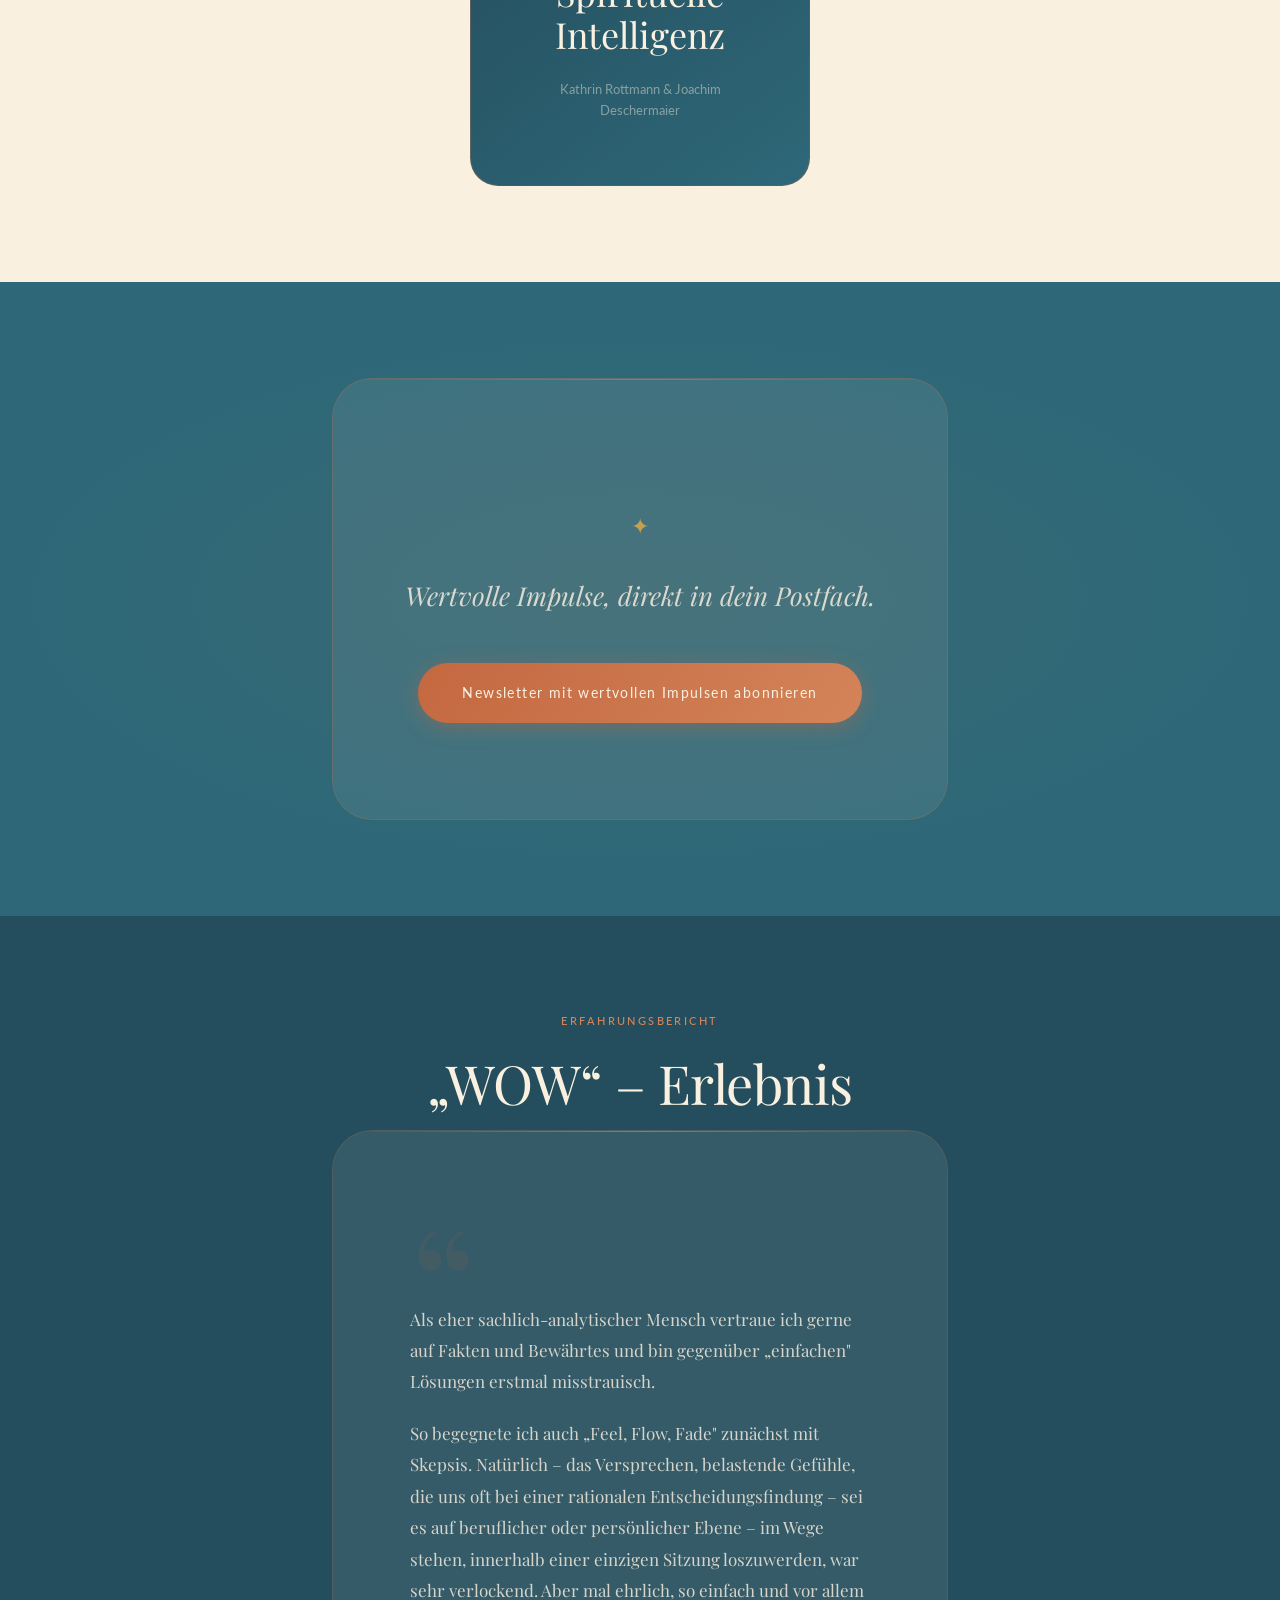
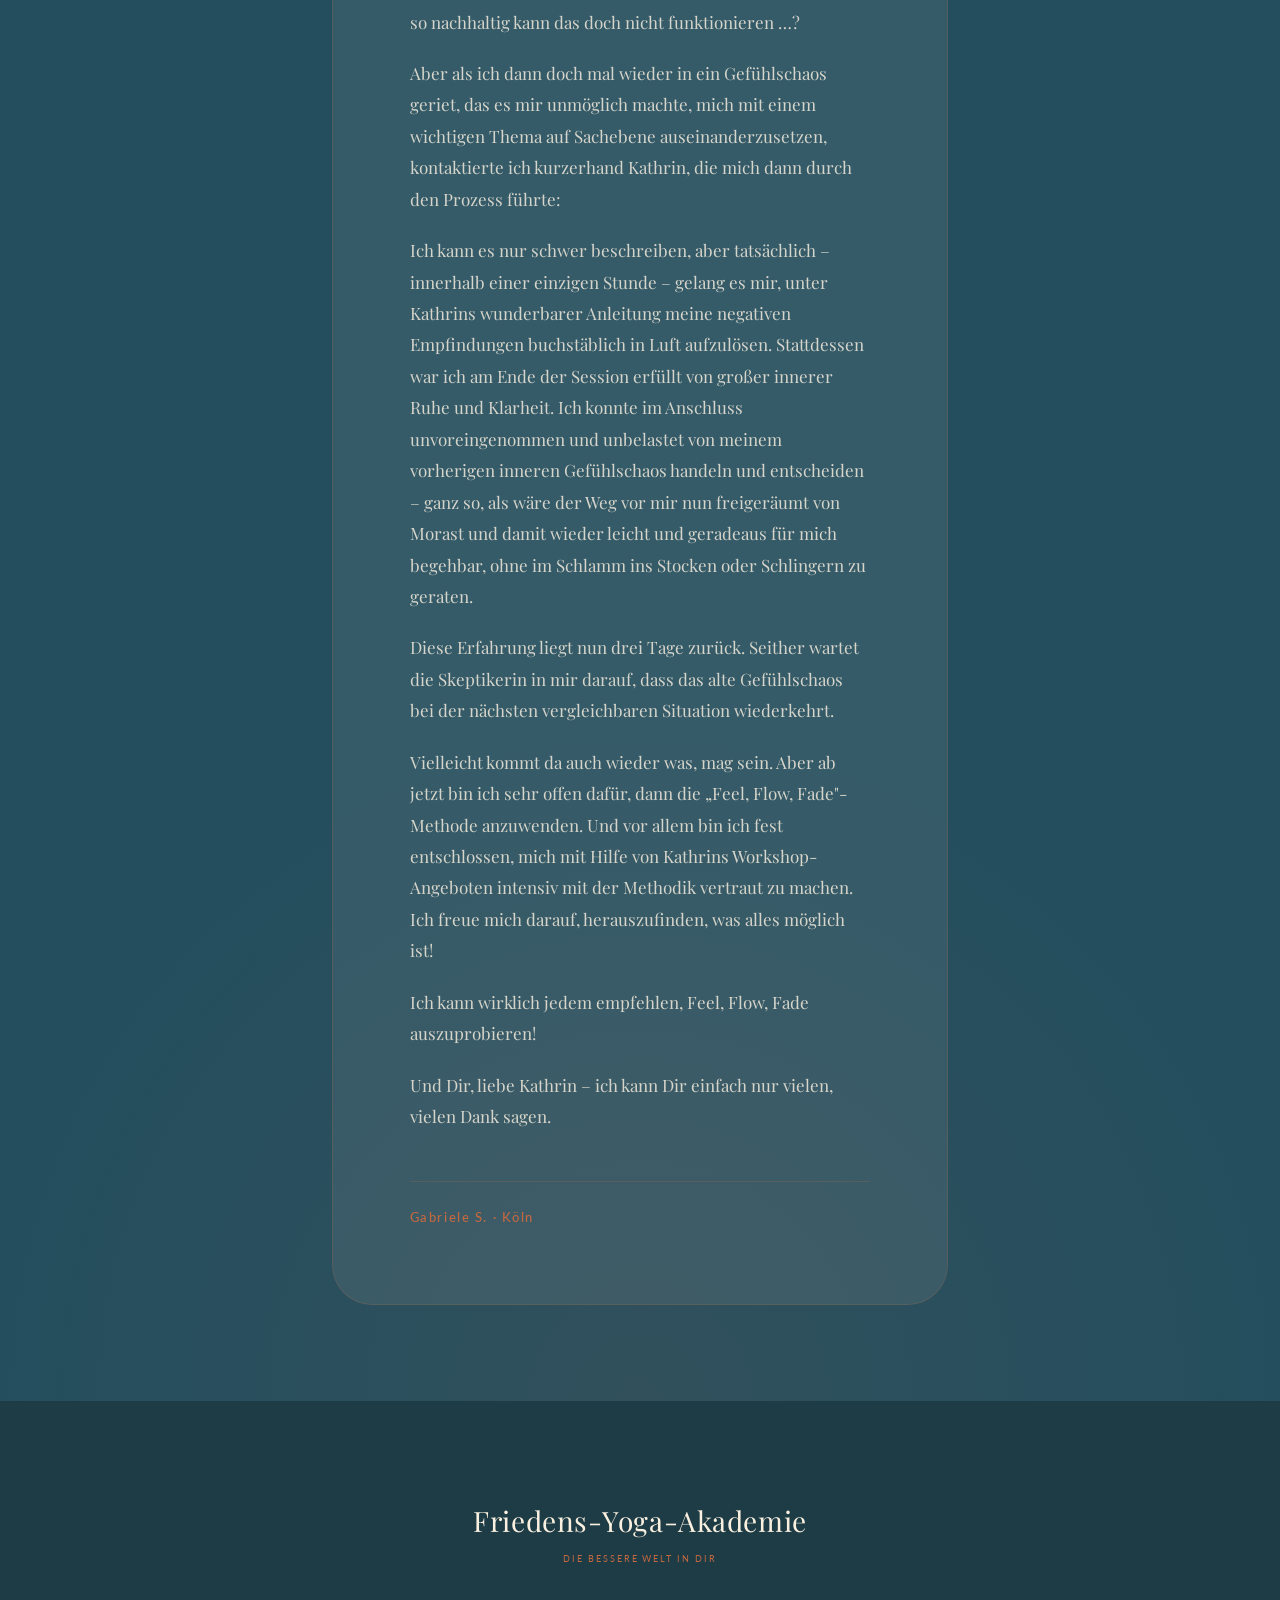
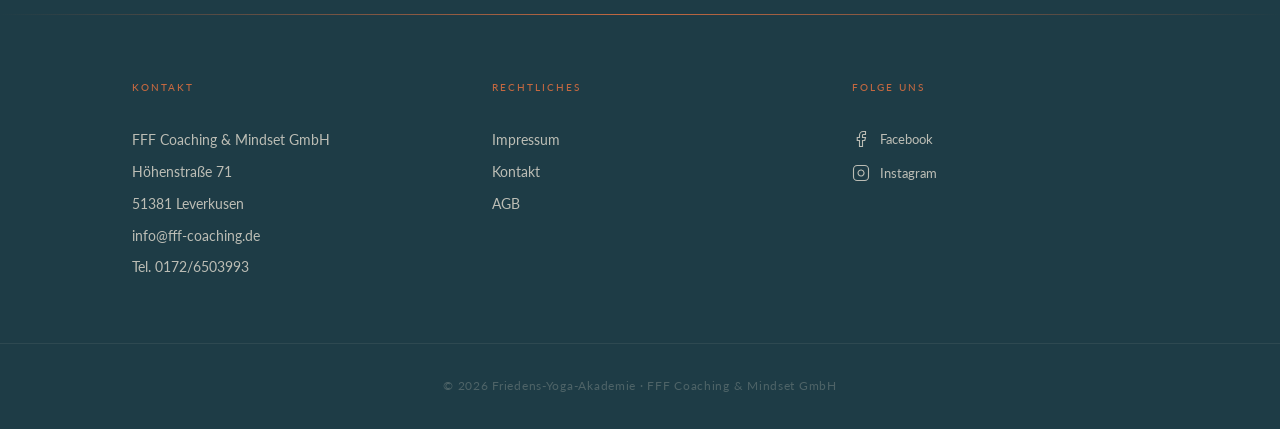
==== commit 0d81774e: "Design: Textur, Animationen und Tiefe hinzugefügt - Grain-Textur-Overlay für Wärme und Tiefe - Animi" ====
--- a/index.html
+++ b/index.html
@@ -24,6 +24,7 @@
       <div class="nav-placeholder"></div>
     </nav>
     <ul class="nav-links" role="list">
+      <button class="nav-close" aria-label="Menü schließen">✕</button>
       <li><a href="#">Friedens-Yoga-Akademie</a></li>
       <li><a href="was-ist-feel-flow-fade.html">Was ist Feel Flow Fade</a></li>
       <li><a href="#">Einführungskurse in FFF</a></li>
--- a/style.css
+++ b/style.css
@@ -39,7 +39,7 @@
 
 /* ── Reset ──────────────────────────────────────────────── */
 *, *::before, *::after { box-sizing: border-box; margin: 0; padding: 0; }
-html { scroll-behavior: smooth; -webkit-font-smoothing: antialiased; }
+html { scroll-behavior: smooth; -webkit-font-smoothing: antialiased; text-rendering: optimizeLegibility; }
 body {
   font-family: var(--sans);
   font-size: 16px;
@@ -172,10 +172,10 @@
 .reveal-hero > *:nth-child(6) { animation-delay: .76s; }
 
 .reveal {
-  opacity: 0; transform: translateY(30px);
-  transition: opacity .75s ease, transform .75s ease;
-}
-.reveal.visible { opacity: 1; transform: translateY(0); }
+  opacity: 0; transform: translateY(30px); filter: blur(6px);
+  transition: opacity .85s ease, transform .85s ease, filter .85s ease;
+}
+.reveal.visible { opacity: 1; transform: translateY(0); filter: blur(0); }
 
 
 /* ═══════════════════════════════════════════════════════════
@@ -834,22 +834,44 @@
 @media (max-width: 600px) {
   /* Navigation */
   .nav-links {
-    display: none; flex-direction: column; gap: 0; align-items: center;
-    position: fixed; inset: 0; top: 68px;
-    background: rgba(30,60,70,.97);
+    display: flex; flex-direction: column; gap: 0; align-items: stretch;
+    position: fixed; left: 0; top: 0; bottom: 0;
+    width: min(300px, 85vw);
+    background: rgba(30,60,70,.98);
     backdrop-filter: blur(12px);
-    padding: var(--s6) var(--s4) var(--s5);
-    overflow-y: auto; z-index: 199;
+    padding: var(--s3) 0 var(--s5);
+    overflow-y: auto; z-index: 300;
+    transform: translateX(-100%);
+    transition: transform .3s ease;
+    box-shadow: 4px 0 24px rgba(0,0,0,.4);
   }
-  .nav-links.open { display: flex; }
+  .nav-links.open { transform: translateX(0); }
+  /* Overlay hinter dem Menü */
+  .nav-links.open::before {
+    content: '';
+    position: fixed; inset: 0; left: min(300px, 85vw);
+    background: rgba(0,0,0,.45);
+    z-index: -1;
+  }
+  /* X-Button */
+  .nav-close {
+    display: flex; align-items: center; justify-content: center;
+    align-self: flex-start;
+    background: none; border: none; cursor: pointer;
+    color: var(--text-dark); font-size: 22px; line-height: 1;
+    padding: var(--s2) var(--s3);
+    margin-bottom: var(--s2);
+    transition: color .2s;
+  }
+  .nav-close:hover { color: var(--bronze-lt); }
   .nav-links li {
-    width: 100%; text-align: center;
+    width: 100%; text-align: left;
     border-bottom: 1px solid rgba(196,104,64,.2);
   }
-  .nav-links li:first-child { border-top: 1px solid rgba(196,104,64,.2); }
+  .nav-links li:first-of-type { border-top: 1px solid rgba(196,104,64,.2); }
   .nav-links a {
-    display: block; padding: 20px var(--s3);
-    font-family: var(--serif); font-size: 22px; font-weight: 500;
+    display: block; padding: 18px var(--s3);
+    font-family: var(--serif); font-size: 20px; font-weight: 500;
     letter-spacing: .04em; color: var(--text-dark);
     transition: color .2s;
   }
@@ -957,6 +979,118 @@
   .container-text { padding-inline: var(--s2); }
 }
 
+/* ═══════════════════════════════════════════════════════════
+   DESIGN ENHANCEMENTS — Textur · Bewegung · Tiefe
+   ═══════════════════════════════════════════════════════════ */
+
+/* Grain-Textur über der gesamten Seite */
+body::after {
+  content: ''; position: fixed; inset: 0; pointer-events: none; z-index: 9998;
+  background-image: url("data:image/svg+xml,%3Csvg xmlns='http://www.w3.org/2000/svg' width='300' height='300'%3E%3Cfilter id='n'%3E%3CfeTurbulence type='fractalNoise' baseFrequency='.85' numOctaves='4' stitchTiles='stitch'/%3E%3C/filter%3E%3Crect width='300' height='300' filter='url(%23n)'/%3E%3C/svg%3E");
+  opacity: .028; mix-blend-mode: overlay;
+}
+
+/* Textauswahl in Marken-Farben */
+::selection { background: var(--bronze); color: var(--ivory); }
+
+/* ── Hero: animierter Hintergrund ── */
+@keyframes heroPulse {
+  0%, 100% { transform: scale(1);    opacity: 1; }
+  50%       { transform: scale(1.06); opacity: .88; }
+}
+.hero-bg-layer { animation: heroPulse 16s ease-in-out infinite; }
+
+/* Hero: Titel-Glow */
+.hero-title { text-shadow: 0 2px 80px rgba(196,104,64,.15); }
+
+/* Hero: Scroll-Indikator */
+@keyframes scrollDrop {
+  0%   { opacity: 0; transform: translateX(-50%) translateY(-10px); }
+  40%  { opacity: 1; }
+  100% { opacity: 0; transform: translateX(-50%) translateY(10px); }
+}
+.hero::after {
+  content: '';
+  position: absolute; bottom: 40px; left: 50%;
+  transform: translateX(-50%);
+  width: 1px; height: 56px;
+  background: linear-gradient(to bottom, rgba(196,104,64,.65), transparent);
+  animation: scrollDrop 2.8s ease-in-out infinite;
+}
+
+/* ── Navigation: animierter Unterstrich ── */
+@media (min-width: 601px) {
+  .nav-links a { position: relative; display: inline-block; }
+  .nav-links a::after {
+    content: ''; position: absolute; bottom: -3px; left: 0; right: 0; height: 1px;
+    background: var(--bronze); transform: scaleX(0); transform-origin: center;
+    transition: transform .3s ease;
+  }
+  .nav-links a:hover::after { transform: scaleX(1); }
+}
+
+/* ── Ornament: sanftes Schweben ── */
+@keyframes ornamentFloat {
+  0%, 100% { transform: translateY(0); opacity: .7; }
+  50%       { transform: translateY(-5px); opacity: 1; }
+}
+.ornament { animation: ornamentFloat 5s ease-in-out infinite; }
+.ornament--gold { animation-duration: 4s; }
+
+/* ── Offer Cards: mehr Tiefe ── */
+.offer-card {
+  box-shadow: 0 8px 40px rgba(0,0,0,.25), inset 0 1px 0 rgba(250,240,224,.06);
+}
+.offer-card--hero {
+  box-shadow: 0 20px 60px rgba(196,104,64,.2), inset 0 1px 0 rgba(250,240,224,.12);
+}
+
+/* ── Primär-Button: Shimmer ── */
+@keyframes btnShimmer {
+  0%, 100% { background-position: 0% 50%; }
+  50%       { background-position: 100% 50%; }
+}
+.btn-gold {
+  background: linear-gradient(120deg, var(--bronze) 0%, var(--bronze-lt) 48%, var(--bronze) 100%);
+  background-size: 220% 100%;
+  animation: btnShimmer 4s ease-in-out infinite;
+}
+.btn-gold:hover { animation-play-state: paused; }
+
+/* ── Newsletter: Glow-Puls ── */
+@keyframes glowPulse {
+  0%, 100% { box-shadow: 0 0 0   rgba(196,104,64,0); }
+  50%       { box-shadow: 0 0 90px rgba(196,104,64,.14); }
+}
+.newsletter-inner { animation: glowPulse 5s ease-in-out infinite; }
+
+/* ── Intro-Absätze: feiner Separator ── */
+.intro-statements p + p {
+  padding-top: 22px;
+  border-top: 1px solid rgba(196,104,64,.1);
+}
+
+/* ── Testimonial: größeres Anführungszeichen ── */
+.tcard-quote {
+  font-size: 160px;
+  opacity: .1;
+  margin-bottom: -48px;
+  line-height: .9;
+}
+
+/* ── Kurs-Karte: zusätzliche Atmosphäre ── */
+.course-card-visual {
+  box-shadow: 0 12px 48px rgba(0,0,0,.2);
+}
+
+/* ── Footer: Marken-Linie oben ── */
+.footer-top {
+  border-bottom: 1px solid transparent;
+  border-image: linear-gradient(90deg, transparent, var(--bronze), transparent) 1;
+}
+
 @media (prefers-reduced-motion: reduce) {
-  .reveal, .reveal-hero > * { animation: none; opacity: 1; transform: none; transition: none; }
-}
+  .reveal, .reveal-hero > * { animation: none; opacity: 1; transform: none; transition: none; filter: none; }
+  .hero-bg-layer, .ornament, .btn-gold, .newsletter-inner, body::after { animation: none; }
+  .hero::after { display: none; }
+}
